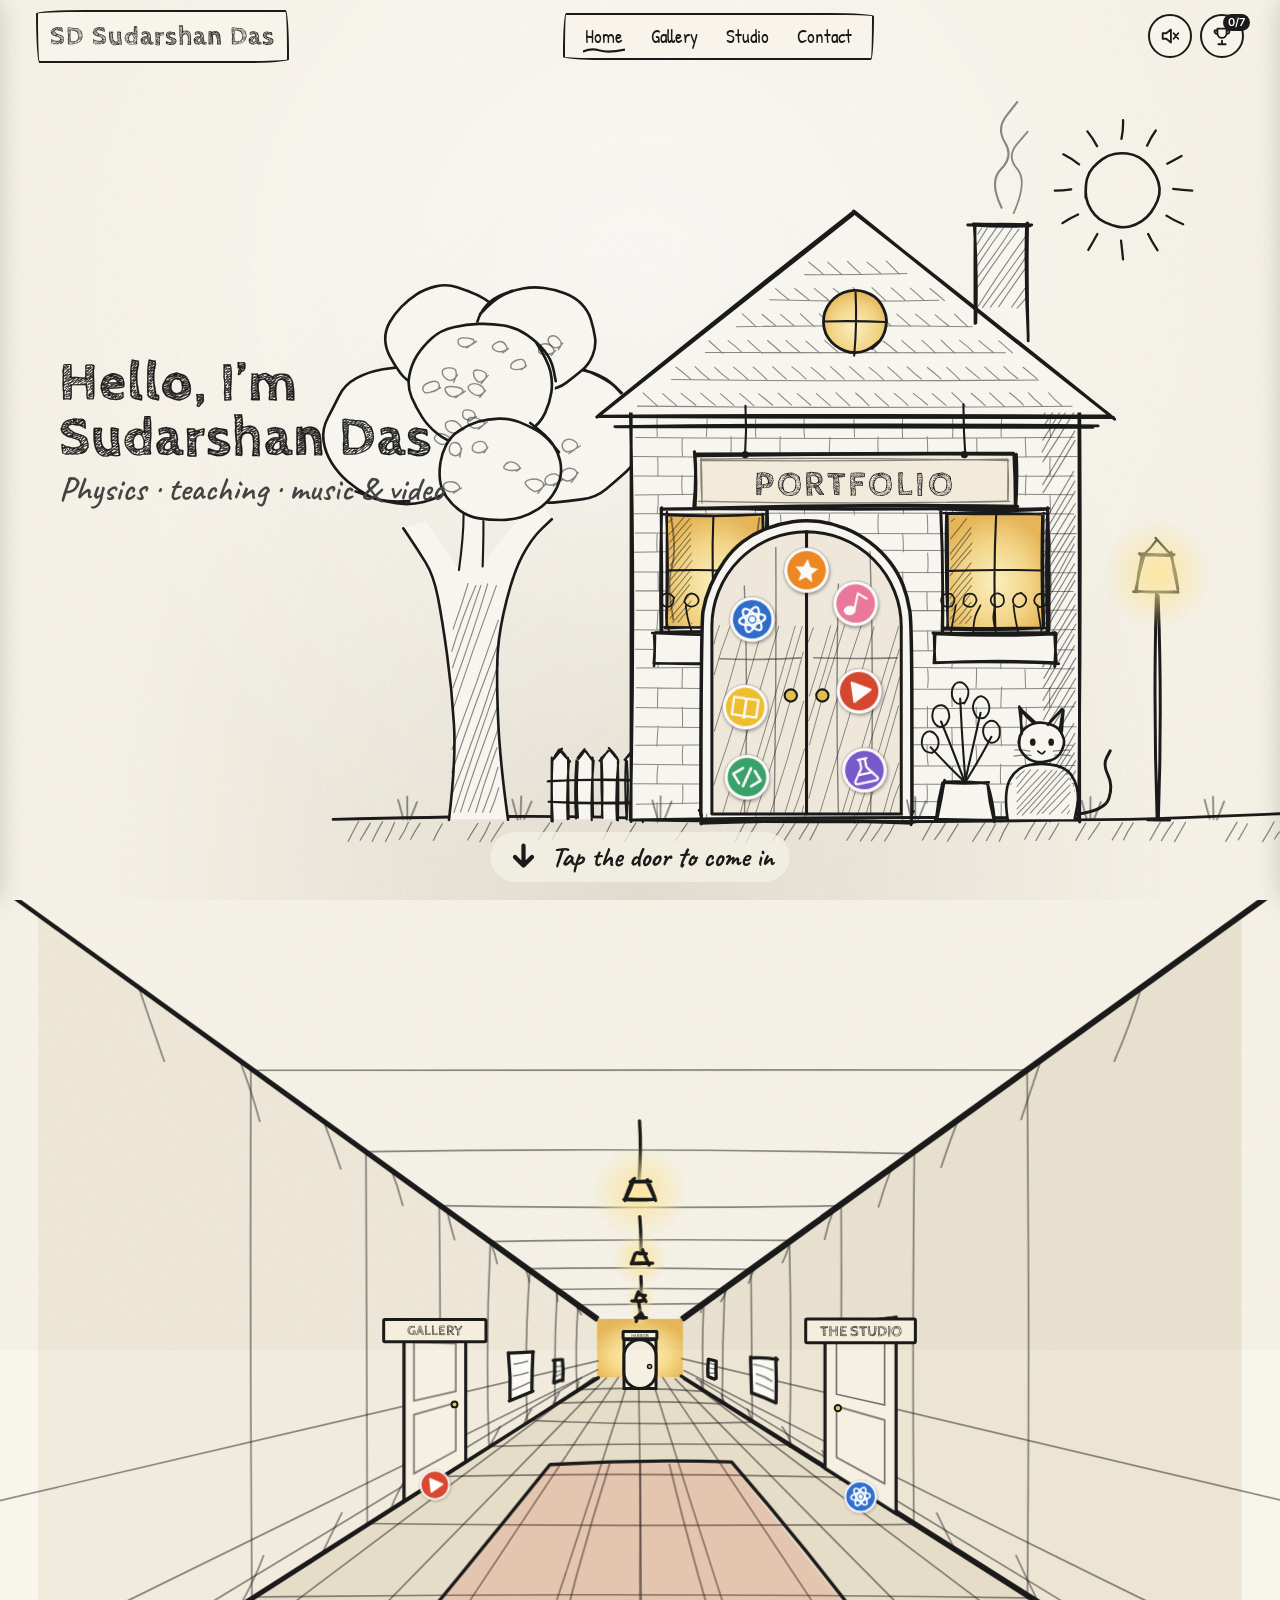
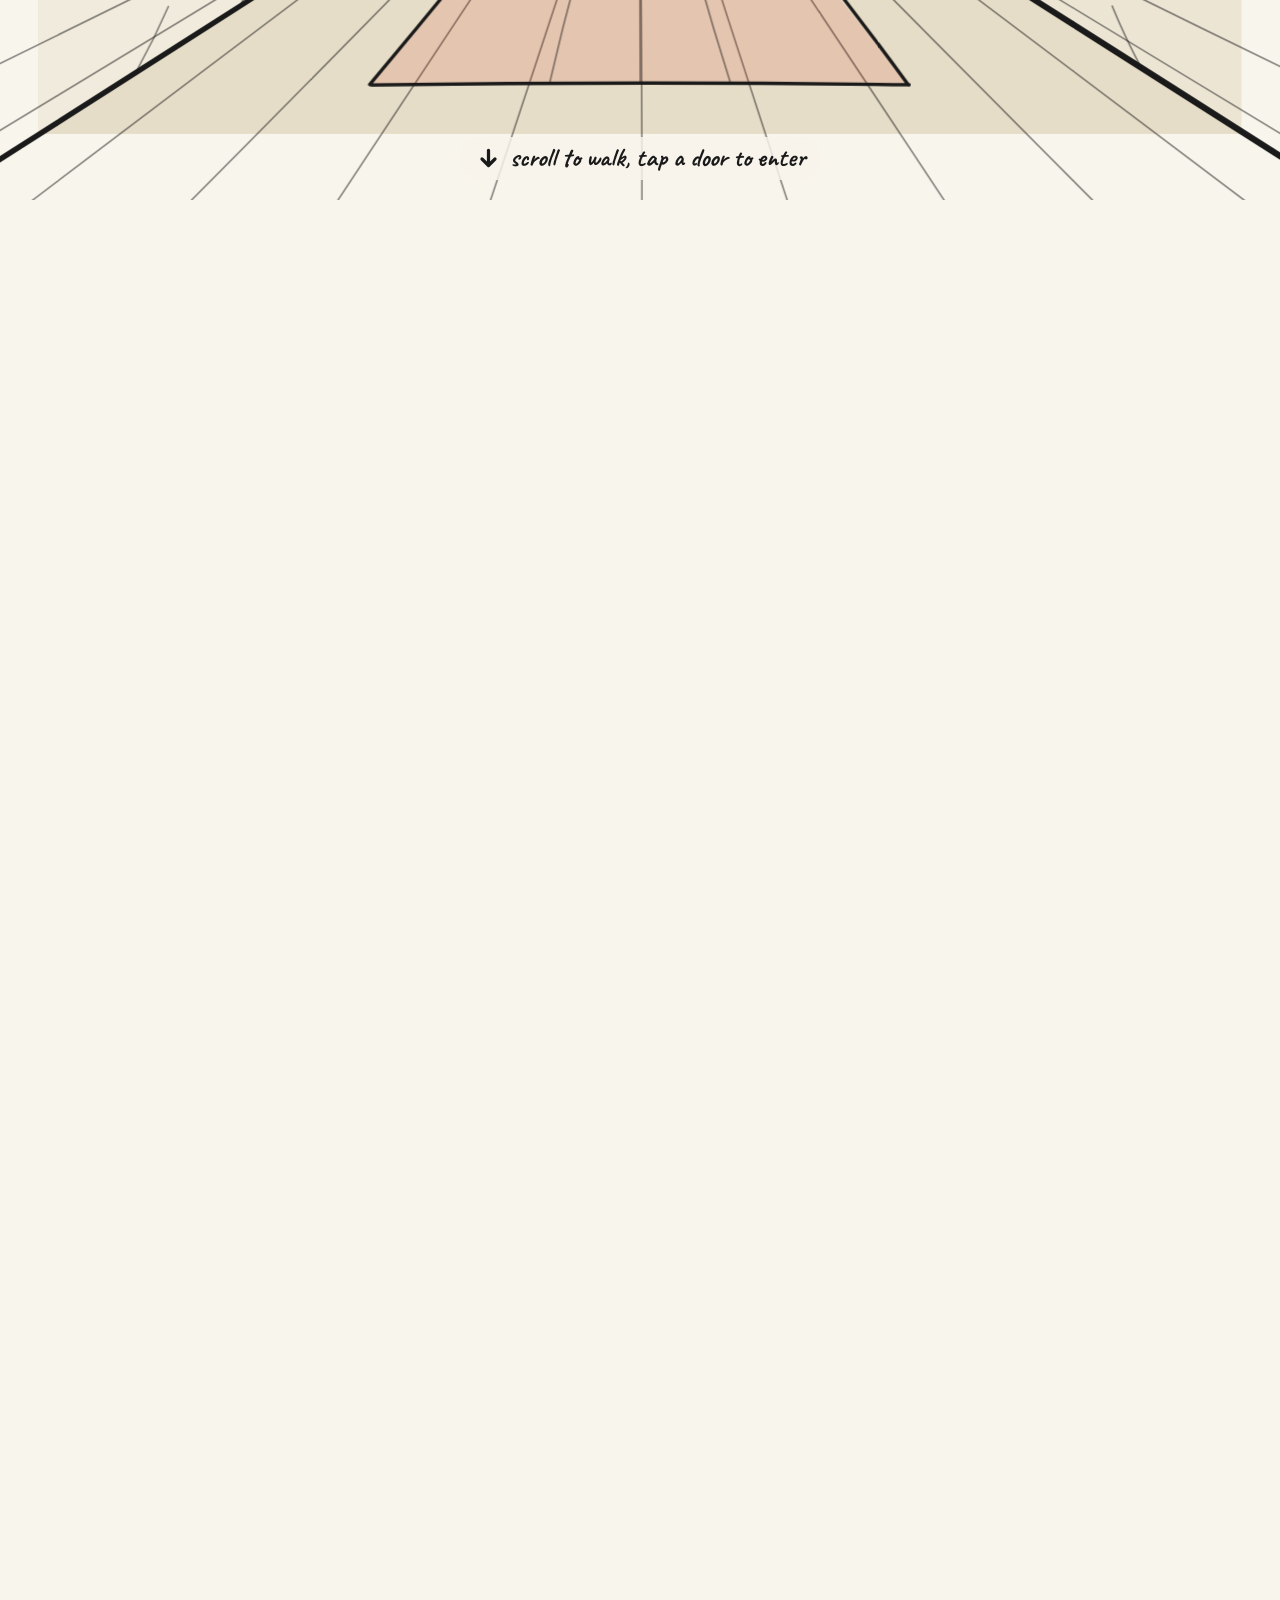
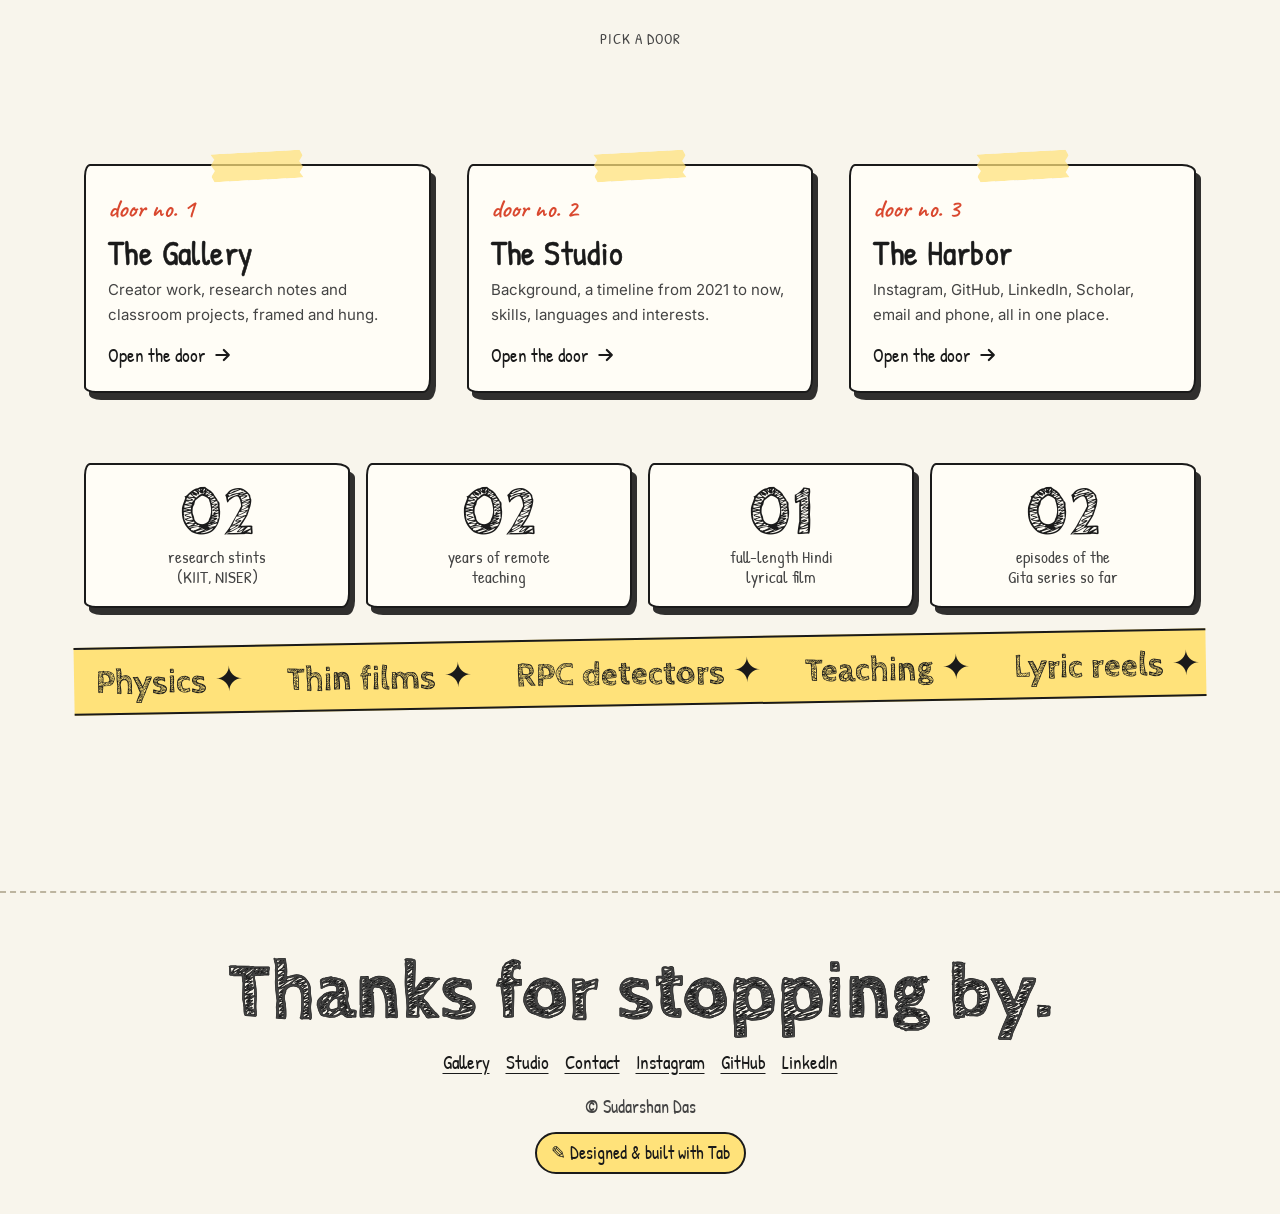
==== index.html @ 0d075c1b "Fix GitHub Pages site layout Co-authored-by: Copilot <223556219+Copilot@users.noreply.github.com>" ====
<!doctype html>
<html lang="en"><head><meta charset="utf-8"><meta name="viewport" content="width=device-width,initial-scale=1,viewport-fit=cover">
<title>Sudarshan Das | Physics, teaching & creator work</title><meta name="description" content="Sudarshan Das: Physics student and teacher-in-training at the Central University of Kerala, researcher in thin films and radiation detectors, creator of lyric reels, a Bhagavad Gita video series and his own songs."><meta name="theme-color" content="#f8f5ec">
<meta property="og:title" content="Sudarshan Das | Physics, teaching & creator work"><meta property="og:description" content="Sudarshan Das: Physics student and teacher-in-training at the Central University of Kerala, researcher in thin films and radiation detectors, creator of lyric reels, a Bhagavad Gita video series and his own songs."><meta property="og:type" content="website">
<link rel="icon" href="data:image/svg+xml,%3Csvg xmlns='http://www.w3.org/2000/svg' viewBox='0 0 64 64'%3E%3Crect width='64' height='64' rx='14' fill='%23f8f5ec'/%3E%3Ctext x='32' y='43' font-size='30' font-weight='700' text-anchor='middle' font-family='Georgia' fill='%231a1a1a'%3ESD%3C/text%3E%3C/svg%3E">
<link rel="preload" href="assets/fonts/cabin.woff2" as="font" type="font/woff2" crossorigin>
<link rel="stylesheet" href="styles.css"><noscript><style>.pre,.wipe{display:none}.rv,.words span.w>i{opacity:1;transform:none}svg .draw{stroke-dashoffset:0}svg .fillin{opacity:1}.fly{height:auto}.fly-stick{height:auto;position:static}</style></noscript>
</head><body data-page="home">
<a class="skip" href="#main">Skip to content</a>
<svg width=0 height=0 style=position:absolute aria-hidden=true><defs><filter id="shd" x="-30%" y="-30%" width="160%" height="160%"><feDropShadow dx="1" dy="2" stdDeviation="1.6" flood-opacity=".3"/></filter><radialGradient id="glow" cx="50%" cy="60%" r="60%"><stop offset="0" stop-color="#fff4c4"/><stop offset=".6" stop-color="#f6d98a"/><stop offset="1" stop-color="#e9b95a"/></radialGradient><radialGradient id="lamp" cx="50%" cy="50%" r="50%"><stop offset="0" stop-color="#ffe9a0" stop-opacity=".95"/><stop offset="1" stop-color="#ffe9a0" stop-opacity="0"/></radialGradient></defs></svg><div class="progress"></div><div class="cur"></div><div class="cur-dot"></div>
<div class="wipe" id="wipe" aria-hidden="true"><i></i><i></i><i></i><i></i><i></i></div>
<div class="pre" id="pre" aria-hidden="true"><div class="pre-half l"></div><div class="pre-half r"></div><div class="pre-core">
<svg viewBox="0 0 220 90" class="sk-pre"><path class="draw" pathLength="1" d="M10.1 60.3Q40.4 20.5 55.3 43.5Q70.3 66.5 84.9 42.2Q99.4 18.0 115.0 41.1Q130.5 64.2 145.5 42.9Q160.5 21.5 185.2 39.6L210.0 57.7" stroke-width="5" fill="none"/></svg>
<div class="pre-num">00</div><div class="pre-sub">sketching Sudarshan's world&hellip;</div><div class="pre-bar"><i></i></div></div></div><header class="top"><a class="logo" href="index.html" aria-label="Sudarshan Das, home"><b>SD</b><span>Sudarshan Das</span></a>
<nav class="nav" aria-label="Main"><a href="index.html" aria-current="page">Home</a><a href="gallery.html">Gallery</a><a href="about.html">Studio</a><a href="contact.html">Contact</a></nav>
<div class="tools"><button class="tool" id="sound" aria-pressed="false" aria-label="Sound off" title="Sound"><svg viewBox="0 0 24 24"><path d="M4 9v6h4l5 4V5L8 9z"/><path class="wave" d="M16.5 8.5a5 5 0 010 7M19 6a8.5 8.5 0 010 12"/><path class="mute" d="M16 9l5 6M21 9l-5 6"/></svg></button>
<button class="tool" id="ach" aria-expanded="false" aria-label="Stamps collected" title="Stamps"><svg viewBox="0 0 24 24"><path d="M8 21h8M12 17v4M7 4h10v5a5 5 0 01-10 0zM7 6H4a3 3 0 003 4M17 6h3a3 3 0 01-3 4"/></svg><span class="cnt" id="cnt">0/7</span></button></div></header>
<div class="toast" id="toast" role="status" aria-live="polite"><div class="box"><svg viewBox="0 0 24 24"><path d="M5 13l4 4L19 7" fill="none"/></svg></div><div><b>Stamp collected</b><span></span></div></div>
<aside class="panel" id="panel" aria-label="Stamps"><h3>Stamps <button class="x" aria-label="Close">&times;</button></h3><ul></ul></aside>

<main id="main">
<h1 class="sr">Sudarshan Das: Physics student, teacher-in-training and creator</h1>
<section class="stage sk" id="stage" data-auto aria-label="A sketched house. Click the front door to come in.">
<div class="clouds" aria-hidden="true"><svg viewBox="0 0 164 90"><path d="M20 74Q4 74 8 58Q12 44 30 48Q34 24 58 28Q74 8 96 26Q120 14 130 38Q154 36 154 58Q158 74 136 74Z"/></svg><svg viewBox="0 0 164 90"><path d="M20 74Q4 74 8 58Q12 44 30 48Q34 24 58 28Q74 8 96 26Q120 14 130 38Q154 36 154 58Q158 74 136 74Z"/></svg><svg viewBox="0 0 164 90"><path d="M20 74Q4 74 8 58Q12 44 30 48Q34 24 58 28Q74 8 96 26Q120 14 130 38Q154 36 154 58Q158 74 136 74Z"/></svg></div>
<div class="stage-title"><h2 class="hero-h">Hello, I&rsquo;m<br>Sudarshan Das</h2><p>Physics &middot; teaching &middot; music &amp; video</p></div>
<div class="house" id="house"><svg viewBox="-420 40 1460 920" preserveAspectRatio="xMidYMax meet" role="img" aria-label="Pencil sketch of a house with a PORTFOLIO sign, a double door covered in stickers, a tree, a lamp post and a cat"><defs><filter id="shd" x="-30%" y="-30%" width="160%" height="160%"><feDropShadow dx="1" dy="2" stdDeviation="1.6" flood-opacity=".3"/></filter><radialGradient id="glow" cx="50%" cy="60%" r="60%"><stop offset="0" stop-color="#fff4c4"/><stop offset=".6" stop-color="#f6d98a"/><stop offset="1" stop-color="#e9b95a"/></radialGradient><radialGradient id="lamp" cx="50%" cy="50%" r="50%"><stop offset="0" stop-color="#ffe9a0" stop-opacity=".95"/><stop offset="1" stop-color="#ffe9a0" stop-opacity="0"/></radialGradient></defs><path class="draw" pathLength="1" d="M-40.1 868.1Q200.8 861.9 310.4 867.0Q420.0 872.2 519.7 868.1Q619.4 864.0 719.8 867.3Q820.2 870.5 929.8 866.1L1039.3 861.6" stroke-width="3.2" fill="none" style="--d:0.00s" />
<path class="draw soft" pathLength="1" d="M-22.8 893.1Q-16.8 881.0 -10.9 870.2M-9.2 891.9Q-3.4 882.4 2.4 872.3M4.5 893.3Q9.9 881.3 16.4 870.6M19.7 893.3Q25.8 882.4 30.0 871.6M35.5 890.8Q41.9 881.5 45.8 871.4M48.4 890.7Q52.9 882.0 59.1 872.6M74.4 892.1Q78.7 882.5 84.5 873.2M113.4 891.6Q118.6 882.2 125.1 872.5M127.4 893.5Q134.3 882.9 139.1 871.3M140.1 893.3Q147.0 881.8 154.2 871.5M193.9 890.9Q200.6 881.3 206.7 872.3M210.0 890.3Q215.6 880.7 220.8 872.1M267.1 892.1Q272.3 882.2 277.6 871.6M292.6 892.8Q298.6 882.8 305.3 872.1M349.8 892.4Q357.4 882.3 363.9 872.6M418.6 893.2Q423.8 882.4 430.1 871.0M431.2 893.5Q436.6 882.7 443.5 872.1M460.9 892.1Q468.1 883.3 474.2 873.0M474.6 891.7Q480.4 882.6 487.1 872.4M491.7 890.4Q496.6 882.1 502.5 872.9M503.8 891.4Q509.2 881.6 513.9 871.9M546.0 891.9Q551.9 881.7 559.0 871.9M561.2 892.8Q569.0 882.1 574.6 870.7M574.0 892.4Q581.9 882.1 587.6 871.9M588.9 892.8Q596.0 883.3 600.6 872.3M632.0 891.8Q638.5 880.8 643.4 871.2M645.9 891.0Q653.2 881.8 658.7 872.0M660.7 892.8Q667.2 883.0 672.9 873.2M689.3 893.3Q696.6 881.9 703.6 871.4M705.2 892.2Q710.6 882.8 715.6 873.4M719.8 892.9Q724.1 882.4 730.4 872.1M748.9 890.7Q753.9 880.4 760.5 870.8M761.7 892.2Q767.1 881.6 773.7 871.8M776.6 891.1Q782.5 881.8 787.7 872.4M807.1 892.0Q812.1 882.9 818.5 872.3M821.5 890.7Q828.8 880.5 834.6 871.5M848.7 891.5Q854.6 882.0 860.4 871.8M861.6 891.4Q866.3 881.3 872.7 872.1M891.7 891.8Q897.6 881.4 903.5 871.2M904.8 892.3Q910.9 881.2 918.5 871.2M919.7 893.4Q926.2 882.4 932.3 871.3M978.1 893.2Q985.1 881.5 991.0 871.2M992.4 891.4Q998.1 882.0 1002.9 873.1M1020.1 893.4Q1027.0 882.5 1033.3 870.8M1033.7 890.4Q1036.5 886.4 1039.2 882.4" stroke-width="1.4" fill="none" style="--d:0.20s" />
<path class="fillin " d="M92 868C100 800 96 720 84 640C74 590 56 560 40 536L66 528C80 548 92 566 104 584C112 520 100 470 90 430L124 432C128 480 132 520 130 580C150 550 170 524 196 504L210 526C186 548 166 586 150 650C146 700 150 800 160 868Z" fill="#fbfaf5" style="--d:0.10s;--o:1" />
<path class="draw" pathLength="1" d="M92.1 868.6Q100.2 800.4 97.8 760.2Q95.5 720.1 89.9 679.8Q84.3 639.5 79.4 614.5Q74.5 589.6 65.2 574.6Q56.0 559.6 48.0 547.9L40.0 536.1" stroke-width="3" fill="none" style="--d:0.20s" />
<path class="draw" pathLength="1" d="M159.5 868.5Q149.9 800.0 148.0 749.9Q146.1 699.8 147.9 675.0Q149.7 650.2 157.9 618.0Q166.1 585.7 176.2 566.7Q186.3 547.8 197.8 536.7L209.4 525.7" stroke-width="3" fill="none" style="--d:0.25s" />
<path class="draw" pathLength="1" d="M103.5 583.6Q112.3 519.9 106.4 495.1Q100.5 470.3 95.0 450.4L89.5 430.6" stroke-width="2.4" fill="none" style="--d:0.30s" />
<path class="draw" pathLength="1" d="M130.5 579.5Q132.5 519.9 130.2 500.2Q128.0 480.6 125.8 456.3L123.7 432.0" stroke-width="2.4" fill="none" style="--d:0.30s" />
<path class="draw soft" pathLength="1" d="M96.8 651.0Q106.1 625.0 114.0 598.8M95.3 676.5Q106.9 638.2 122.9 601.3M96.0 695.4Q112.5 648.5 128.5 601.1M96.7 717.9Q118.5 659.0 136.3 599.5M96.7 742.5Q120.1 672.1 146.2 601.4M95.4 788.5Q123.4 714.1 148.4 640.8M95.4 814.4Q120.3 739.6 148.6 666.8M96.5 836.9Q125.8 763.3 148.6 690.0M97.8 860.4Q121.6 786.7 147.4 713.8M105.3 859.5Q124.8 798.3 148.7 735.8M114.1 859.2Q133.3 809.8 148.9 762.2M122.6 860.0Q133.0 823.6 146.9 786.3M130.5 860.0Q141.1 834.5 148.0 808.5M138.9 860.2Q144.9 846.5 148.8 832.1" stroke-width="1.3" fill="none" style="--d:0.50s" />
<g class="canopy">
<path class="fillin " d="M-18.5 370.0Q9.1 356.2 25.1 353.5Q41.1 350.9 56.3 354.1Q71.4 357.4 85.6 363.8Q99.8 370.3 109.5 381.0Q119.3 391.6 125.5 404.0Q131.7 416.3 131.3 430.4Q130.9 444.5 124.5 456.7Q118.1 468.8 108.1 479.5Q98.2 490.2 84.6 497.1Q70.9 504.1 55.0 506.3Q39.1 508.4 23.5 506.1Q8.0 503.7 -6.2 497.1Q-20.3 490.4 -31.2 480.0Q-42.1 469.6 -47.6 456.4Q-53.1 443.1 -51.3 429.7Q-49.6 416.3 -44.7 403.2Q-39.9 390.2 -29.2 379.9L-18.4 369.7" fill="#fbfaf5" style="--d:0.30s;--o:1" />
<path class="draw" pathLength="1" d="M46.9 505.0Q15.3 507.2 1.2 499.5Q-12.8 491.8 -23.4 482.7Q-33.9 473.6 -41.6 461.5Q-49.2 449.4 -51.0 436.2Q-52.8 423.0 -46.3 410.5Q-39.8 398.1 -33.4 385.2Q-27.1 372.2 -13.4 364.8Q0.3 357.3 16.9 354.6Q33.6 351.9 49.3 352.3Q65.0 352.8 79.6 359.1Q94.3 365.5 106.0 374.9Q117.6 384.4 123.5 397.6Q129.3 410.8 130.1 423.7Q130.8 436.6 126.7 450.3Q122.6 463.9 113.8 474.5Q104.9 485.0 91.6 493.7Q78.2 502.3 63.0 506.1Q47.8 509.8 31.8 507.5Q15.7 505.1 0.6 499.5L-14.5 493.9" stroke-width="3" fill="none" style="--d:0.35s" />
<path class="fillin " d="M310.5 425.8Q305.4 452.0 298.5 463.7Q291.5 475.5 280.5 484.8Q269.4 494.2 255.0 500.0Q240.6 505.7 225.1 506.0Q209.5 506.2 193.9 502.6Q178.4 499.0 166.8 490.5Q155.2 482.0 146.5 471.2Q137.7 460.3 133.3 447.2Q128.9 434.0 131.4 421.0Q134.0 407.9 141.4 396.2Q148.9 384.5 159.7 375.1Q170.5 365.7 184.7 359.8Q198.9 353.9 214.6 353.7Q230.3 353.5 246.0 357.1Q261.7 360.8 274.3 368.6Q286.8 376.3 294.9 388.1Q303.0 399.9 306.3 412.8L309.5 425.8" fill="#fbfaf5" style="--d:0.42s;--o:1" />
<path class="draw" pathLength="1" d="M242.1 353.3Q271.7 365.2 281.8 374.8Q291.9 384.5 300.4 396.4Q308.8 408.2 310.5 421.4Q312.1 434.5 308.8 447.9Q305.5 461.3 294.2 471.5Q282.8 481.7 271.5 491.2Q260.2 500.7 245.0 502.8Q229.7 505.0 213.4 506.5Q197.1 508.1 183.4 501.2Q169.6 494.4 159.3 485.1Q148.9 475.8 140.0 463.6Q131.1 451.4 129.0 438.5Q126.9 425.6 132.7 412.9Q138.5 400.1 147.2 388.5Q155.9 377.0 168.2 370.4Q180.5 363.9 195.3 357.1Q210.1 350.3 226.2 352.0Q242.3 353.7 256.9 358.9Q271.5 364.2 281.7 374.3L291.9 384.4" stroke-width="3" fill="none" style="--d:0.47s" />
<path class="fillin " d="M36.7 359.1Q25.2 341.0 22.2 331.1Q19.1 321.2 22.0 311.0Q25.0 300.9 30.2 291.8Q35.4 282.6 44.7 275.7Q53.9 268.7 65.5 265.2Q77.1 261.7 89.1 260.9Q101.1 260.1 112.9 263.9Q124.6 267.6 133.9 274.4Q143.1 281.1 149.0 290.0Q154.9 298.9 158.3 309.0Q161.7 319.1 159.4 329.4Q157.1 339.8 150.4 348.5Q143.6 357.2 135.0 364.1Q126.3 371.1 114.9 375.1Q103.6 379.2 91.2 378.9Q78.9 378.7 67.7 375.5Q56.6 372.3 46.6 365.9L36.6 359.6" fill="#fbfaf5" style="--d:0.54s;--o:1" />
<path class="draw" pathLength="1" d="M113.6 265.2Q135.3 273.5 142.1 282.6Q149.0 291.7 152.5 300.5Q156.1 309.4 156.8 320.1Q157.5 330.7 154.8 340.4Q152.2 350.0 143.5 357.5Q134.8 365.0 124.7 371.3Q114.7 377.7 103.0 379.7Q91.2 381.6 78.8 378.8Q66.3 376.0 54.7 372.0Q43.1 368.0 36.4 358.6Q29.7 349.3 24.7 339.8Q19.6 330.4 19.4 320.4Q19.2 310.5 24.5 301.0Q29.9 291.6 37.8 283.5Q45.7 275.5 55.1 269.3Q64.4 263.1 77.0 260.1Q89.6 257.1 101.3 261.0Q113.1 264.8 123.4 269.5Q133.7 274.2 143.1 281.6L152.5 289.0" stroke-width="3" fill="none" style="--d:0.59s" />
<path class="fillin " d="M152.7 268.5Q176.2 262.3 188.1 261.7Q200.1 261.1 211.9 263.8Q223.7 266.6 232.8 273.4Q241.9 280.3 248.2 289.3Q254.5 298.3 256.7 308.3Q259.0 318.4 257.5 328.5Q256.0 338.5 250.5 347.8Q245.1 357.0 235.8 363.7Q226.4 370.3 215.6 374.3Q204.8 378.4 192.4 378.6Q180.1 378.8 168.5 375.8Q157.0 372.9 147.2 366.6Q137.3 360.4 130.7 351.6Q124.0 342.9 122.2 332.2Q120.4 321.5 121.4 311.3Q122.3 301.1 128.2 291.9Q134.1 282.7 143.6 275.9L153.0 269.0" fill="#fbfaf5" style="--d:0.66s;--o:1" />
<path class="draw" pathLength="1" d="M127.7 291.6Q143.2 275.3 153.9 270.1Q164.5 264.8 176.4 262.6Q188.3 260.3 200.5 262.0Q212.7 263.6 224.0 267.9Q235.4 272.1 243.1 279.9Q250.8 287.7 254.0 297.9Q257.2 308.1 258.7 318.4Q260.2 328.7 255.8 339.1Q251.4 349.6 243.1 356.4Q234.9 363.3 225.7 370.2Q216.6 377.2 204.0 377.5Q191.3 377.8 180.0 376.3Q168.7 374.8 157.5 371.3Q146.3 367.7 138.7 359.3Q131.0 350.9 126.7 341.5Q122.4 332.1 122.0 321.4Q121.6 310.7 124.5 300.5Q127.4 290.3 134.7 281.9Q142.1 273.6 153.2 269.3L164.3 265.0" stroke-width="3" fill="none" style="--d:0.71s" />
<path class="fillin " d="M134.9 443.1Q106.1 440.0 93.1 434.2Q80.2 428.3 70.3 419.4Q60.4 410.6 53.7 399.7Q47.0 388.7 46.7 376.2Q46.4 363.7 50.9 351.5Q55.4 339.4 63.9 329.6Q72.4 319.9 84.7 313.2Q97.1 306.5 111.2 303.4Q125.3 300.3 140.3 301.3Q155.3 302.4 167.8 308.6Q180.2 314.7 190.8 323.5Q201.3 332.3 206.1 344.0Q210.8 355.8 212.5 368.4Q214.2 380.9 209.6 392.5Q204.9 404.1 196.8 415.0Q188.7 425.8 176.3 432.2Q163.9 438.5 149.1 440.9L134.4 443.3" fill="#fbfaf5" style="--d:0.78s;--o:1" />
<path class="draw" pathLength="1" d="M191.7 324.4Q205.0 345.0 207.8 357.1Q210.6 369.2 208.9 380.9Q207.2 392.6 201.8 404.4Q196.3 416.1 185.6 423.9Q174.9 431.7 161.1 435.7Q147.2 439.8 132.9 441.9Q118.6 444.0 104.0 440.5Q89.5 436.9 78.7 428.0Q67.8 419.1 61.3 408.9Q54.8 398.7 49.6 386.8Q44.5 374.8 46.8 362.2Q49.1 349.6 55.6 339.0Q62.2 328.4 72.5 319.2Q82.7 309.9 97.4 306.7Q112.0 303.4 126.3 302.9Q140.5 302.4 154.7 304.8Q168.8 307.3 180.5 315.1Q192.2 322.9 200.6 333.1Q209.0 343.2 211.5 355.7L213.9 368.2" stroke-width="3" fill="none" style="--d:0.83s" />
<path class="fillin " d="M88.8 440.6Q105.3 425.3 115.6 419.9Q125.9 414.6 137.8 412.5Q149.6 410.4 161.4 412.0Q173.2 413.7 184.1 419.0Q194.9 424.3 202.6 432.1Q210.3 439.8 214.8 449.7Q219.2 459.7 219.2 470.0Q219.1 480.4 215.5 490.2Q211.9 500.0 203.7 507.6Q195.4 515.3 185.3 521.0Q175.2 526.7 162.6 528.6Q150.0 530.5 138.0 528.5Q126.1 526.4 114.9 521.6Q103.8 516.7 96.8 508.3Q89.8 499.8 85.7 490.2Q81.7 480.5 81.3 470.3Q80.8 460.2 84.6 450.2L88.4 440.2" fill="#fbfaf5" style="--d:0.90s;--o:1" />
<path class="draw" pathLength="1" d="M184.8 415.9Q204.0 430.3 210.4 439.8Q216.7 449.3 218.9 459.2Q221.1 469.2 218.8 479.2Q216.4 489.2 210.3 498.1Q204.2 507.1 194.6 513.5Q185.0 519.9 174.0 523.3Q163.1 526.6 150.8 526.5Q138.5 526.5 126.5 524.7Q114.6 523.0 105.1 516.2Q95.7 509.4 89.4 500.3Q83.1 491.1 81.9 481.3Q80.7 471.6 82.4 460.8Q84.2 450.1 89.1 440.7Q93.9 431.3 103.8 424.7Q113.6 418.1 125.0 414.6Q136.3 411.1 149.1 410.9Q161.9 410.6 172.5 414.9Q183.2 419.1 192.6 424.7Q201.9 430.3 209.7 439.8L217.5 449.2" stroke-width="3" fill="none" style="--d:0.95s" />
<path class="draw soft" pathLength="1" d="M95.1 433.8Q87.6 443.1 81.1 439.4Q74.7 435.7 75.6 432.6Q76.5 429.5 79.7 428.3Q82.9 427.1 89.1 430.1Q95.2 433.1 91.5 438.2L87.9 443.3" stroke-width="1.6" fill="none" style="--d:0.90s" />
<path class="draw soft" pathLength="1" d="M202.3 485.8Q193.4 495.8 188.6 493.6Q183.8 491.4 180.3 486.9Q176.7 482.4 184.3 480.5Q191.9 478.6 197.2 482.1Q202.4 485.5 197.9 490.8L193.5 496.1" stroke-width="1.6" fill="none" style="--d:0.93s" />
<path class="draw soft" pathLength="1" d="M123.5 322.8Q112.9 330.4 107.8 329.0Q102.8 327.6 102.4 323.2Q101.9 318.9 108.4 318.8Q114.9 318.7 119.0 320.4Q123.2 322.2 117.8 326.2L112.4 330.3" stroke-width="1.6" fill="none" style="--d:0.96s" />
<path class="draw soft" pathLength="1" d="M82.7 375.6Q75.3 380.2 69.1 381.3Q62.9 382.5 62.2 377.4Q61.6 372.4 70.3 369.4Q79.0 366.5 80.6 371.3Q82.2 376.1 78.4 378.0L74.6 380.0" stroke-width="1.6" fill="none" style="--d:0.99s" />
<path class="draw soft" pathLength="1" d="M110.7 379.5Q99.7 387.4 94.8 385.6Q90.0 383.9 88.0 379.3Q86.0 374.8 93.0 374.3Q100.0 373.9 105.4 376.3Q110.8 378.8 105.4 382.9L99.9 387.1" stroke-width="1.6" fill="none" style="--d:1.02s" />
<path class="draw soft" pathLength="1" d="M123.4 408.6Q115.2 413.5 111.3 411.7Q107.3 409.9 107.7 405.1Q108.0 400.3 113.8 401.0Q119.7 401.7 121.4 405.1Q123.1 408.6 119.3 411.2L115.4 413.9" stroke-width="1.6" fill="none" style="--d:1.05s" />
<path class="draw soft" pathLength="1" d="M109.3 423.1Q98.5 428.8 93.8 426.6Q89.1 424.3 88.1 419.4Q87.2 414.4 93.4 413.5Q99.5 412.5 104.5 418.1Q109.5 423.6 103.9 426.1L98.4 428.7" stroke-width="1.6" fill="none" style="--d:1.08s" />
<path class="draw soft" pathLength="1" d="M241.7 442.2Q229.3 450.6 225.1 448.2Q220.9 445.7 221.3 441.3Q221.6 436.9 226.4 434.9Q231.1 433.0 236.5 437.4Q241.9 441.8 235.4 446.2L229.0 450.7" stroke-width="1.6" fill="none" style="--d:1.11s" />
<path class="draw soft" pathLength="1" d="M101.9 361.1Q96.6 369.3 91.0 366.6Q85.4 363.9 84.5 358.7Q83.7 353.6 91.3 353.1Q98.9 352.6 100.1 356.7Q101.2 360.7 99.3 365.1L97.3 369.5" stroke-width="1.6" fill="none" style="--d:1.14s" />
<path class="draw soft" pathLength="1" d="M221.9 324.9Q216.3 332.6 210.9 329.2Q205.5 325.7 205.2 321.9Q205.0 318.0 209.2 316.7Q213.5 315.4 217.6 320.3Q221.7 325.2 219.2 328.8L216.7 332.4" stroke-width="1.6" fill="none" style="--d:1.17s" />
<path class="draw soft" pathLength="1" d="M106.1 490.1Q97.6 495.4 92.2 494.1Q86.8 492.8 86.0 488.3Q85.3 483.9 92.1 483.1Q98.8 482.3 102.6 486.3Q106.5 490.3 101.8 493.1L97.1 496.0" stroke-width="1.6" fill="none" style="--d:1.20s" />
<path class="draw soft" pathLength="1" d="M136.5 444.2Q131.3 450.5 124.6 449.8Q117.8 449.0 118.8 443.8Q119.7 438.6 125.6 437.2Q131.4 435.8 134.1 439.9Q136.8 443.9 134.4 446.8L132.1 449.8" stroke-width="1.6" fill="none" style="--d:1.23s" />
<path class="draw soft" pathLength="1" d="M133.9 378.8Q127.5 387.0 121.2 383.4Q114.9 379.9 114.1 376.2Q113.4 372.6 118.9 371.3Q124.5 370.0 129.5 374.1Q134.6 378.2 130.9 382.3L127.3 386.5" stroke-width="1.6" fill="none" style="--d:1.26s" />
<path class="draw soft" pathLength="1" d="M180.5 350.9Q175.2 355.2 168.5 355.0Q161.9 354.8 162.6 350.6Q163.3 346.4 169.9 344.1Q176.6 341.8 178.6 346.2Q180.7 350.7 177.7 352.9L174.7 355.0" stroke-width="1.6" fill="none" style="--d:1.29s" />
<path class="draw soft" pathLength="1" d="M160.1 331.1Q152.9 335.6 148.2 334.5Q143.5 333.5 141.9 330.4Q140.2 327.4 146.5 324.2Q152.8 321.1 156.4 326.4Q160.1 331.7 156.7 333.7L153.4 335.8" stroke-width="1.6" fill="none" style="--d:1.32s" />
<path class="draw soft" pathLength="1" d="M173.9 467.4Q169.5 470.8 161.2 469.9Q152.8 468.9 155.2 464.9Q157.6 460.8 162.0 460.3Q166.4 459.8 170.5 463.6Q174.7 467.4 171.9 469.1L169.1 470.8" stroke-width="1.6" fill="none" style="--d:1.35s" />
<path class="draw soft" pathLength="1" d="M221.8 480.6Q211.4 487.4 206.5 486.8Q201.6 486.2 201.6 481.6Q201.7 477.0 207.6 474.7Q213.6 472.5 217.6 476.5Q221.5 480.6 216.4 484.2L211.3 487.8" stroke-width="1.6" fill="none" style="--d:1.38s" />
<path class="draw soft" pathLength="1" d="M106.7 445.0Q104.5 454.4 98.2 453.0Q92.0 451.7 92.5 445.2Q93.1 438.7 97.8 438.3Q102.5 437.8 104.6 441.5Q106.7 445.1 105.5 450.0L104.3 454.9" stroke-width="1.6" fill="none" style="--d:1.41s" />
<path class="draw soft" pathLength="1" d="M136.9 361.6Q128.8 371.1 125.1 368.7Q121.4 366.3 120.2 360.6Q118.9 355.0 125.3 355.6Q131.8 356.2 134.0 359.2Q136.2 362.3 132.4 366.8L128.6 371.3" stroke-width="1.6" fill="none" style="--d:1.44s" />
<path class="draw soft" pathLength="1" d="M239.6 472.3Q232.0 483.9 225.5 481.8Q219.0 479.6 219.4 475.5Q219.8 471.4 225.0 468.8Q230.3 466.1 235.3 469.2Q240.4 472.4 236.0 478.1L231.6 483.7" stroke-width="1.6" fill="none" style="--d:1.47s" />
<path class="draw soft" pathLength="1" d="M213.7 333.6Q208.9 338.2 201.1 337.9Q193.3 337.6 194.4 331.7Q195.5 325.7 201.2 325.6Q206.9 325.5 210.1 329.7Q213.4 333.8 211.1 336.4L208.8 338.9" stroke-width="1.6" fill="none" style="--d:1.50s" />
<path class="draw soft" pathLength="1" d="M135.8 414.8Q126.2 423.2 120.3 421.6Q114.3 420.0 113.6 414.8Q112.9 409.7 117.6 409.5Q122.2 409.3 128.7 412.3Q135.2 415.2 130.4 419.2L125.6 423.1" stroke-width="1.6" fill="none" style="--d:1.53s" />
</g>
<path class="fillin " d="M210 868V800L219 788L228 800V868Z" fill="#fbfaf5" style="--d:1.00s;--o:1" />
<path class="draw" pathLength="1" d="M210.5 870.3Q208.5 836.3 210.1 802.4M209.0 870.3Q209.3 833.9 209.3 797.4M211.6 799.2Q216.0 794.1 221.1 787.2M210.1 801.6Q212.7 795.1 217.6 788.4M219.2 788.2Q223.8 792.9 227.2 798.4M218.1 788.9Q224.1 795.9 230.3 802.1M229.1 800.5Q225.9 834.2 227.4 867.8M227.9 797.9Q228.2 832.7 228.6 867.6" stroke-width="2.4" fill="none" style="--d:1.00s" />
<path class="fillin " d="M238 868V800L247 788L256 800V868Z" fill="#fbfaf5" style="--d:1.00s;--o:1" />
<path class="draw" pathLength="1" d="M239.2 866.1Q236.9 834.0 239.1 802.0M237.0 866.9Q234.9 833.7 237.5 800.6M239.7 799.2Q243.5 795.2 245.8 791.2M238.7 798.0Q241.9 793.3 246.7 787.9M246.2 788.4Q251.0 794.1 256.1 801.2M248.2 790.1Q251.4 795.9 256.6 800.4M256.0 797.6Q255.6 831.5 256.5 865.4M257.2 801.3Q253.7 835.2 255.0 869.1" stroke-width="2.4" fill="none" style="--d:1.05s" />
<path class="fillin " d="M266 868V800L275 788L284 800V868Z" fill="#fbfaf5" style="--d:1.00s;--o:1" />
<path class="draw" pathLength="1" d="M266.5 865.2Q268.0 832.0 266.2 798.7M267.2 866.3Q265.7 832.0 265.8 797.8M265.2 801.4Q269.4 795.0 273.7 789.6M263.7 801.2Q268.3 795.2 273.8 790.3M274.5 786.6Q280.0 791.9 284.1 798.0M276.1 789.6Q279.8 794.3 284.9 800.0M285.3 801.4Q281.8 835.0 283.6 868.6M284.7 801.8Q285.9 835.6 284.8 869.4" stroke-width="2.4" fill="none" style="--d:1.10s" />
<path class="fillin " d="M294 868V800L303 788L312 800V868Z" fill="#fbfaf5" style="--d:1.00s;--o:1" />
<path class="draw" pathLength="1" d="M294.8 868.2Q292.1 834.0 294.0 799.8M295.0 867.1Q297.3 834.2 295.1 801.4M292.4 800.1Q299.3 794.3 305.1 786.9M293.2 799.2Q297.6 793.1 303.7 787.5M303.8 789.2Q307.4 794.7 311.4 799.2M301.8 787.2Q306.5 795.2 312.5 801.7M311.6 800.2Q309.0 833.4 311.5 866.7M311.9 798.6Q315.1 834.9 313.2 871.3" stroke-width="2.4" fill="none" style="--d:1.15s" />
<path class="draw" pathLength="1" d="M205.7 824.1Q259.8 822.2 313.9 824.3M204.6 824.9Q259.9 821.1 315.2 823.7" stroke-width="2.2" fill="none" style="--d:1.20s" />
<path class="draw" pathLength="1" d="M207.1 847.9Q262.1 850.4 317.0 847.5M205.6 847.9Q260.3 851.5 315.1 849.1" stroke-width="2.2" fill="none" style="--d:1.25s" />
<path class="fillin " d="M300 396H810V868H300Z" fill="#fbfaf5" style="--d:0.40s;--o:1" />
<path class="draw soft brick" pathLength="1" d="M302.0 410.0Q555.2 412.0 808.4 409.6M329.5 411.0Q329.1 421.2 329.7 431.4M386.7 410.0Q386.2 420.6 385.8 431.2M441.9 409.3Q441.6 420.7 442.0 432.1M497.3 410.7Q496.7 421.6 497.6 432.5M553.9 409.7Q554.3 420.8 554.7 432.0M609.7 409.2Q608.9 420.9 609.5 432.5M666.5 409.9Q667.3 421.3 666.5 432.7M722.7 409.4Q721.6 420.5 722.0 431.5M778.2 408.9Q777.1 420.3 778.3 431.8M305.1 432.5Q555.4 434.6 805.6 432.2M358.4 432.9Q357.4 443.7 358.6 454.5M413.8 431.2Q414.3 442.8 413.5 454.4M470.0 431.4Q469.5 442.6 469.6 453.7M526.7 432.2Q525.9 443.4 525.7 454.6M581.6 431.8Q580.9 442.4 582.0 453.1M637.6 431.5Q638.3 442.7 638.1 453.8M694.0 433.2Q694.4 443.4 694.2 453.7M749.4 431.9Q749.7 443.4 750.3 454.9M301.8 454.1Q555.2 456.7 808.5 454.0M330.1 454.1Q330.7 465.0 330.4 476.0M385.9 453.7Q384.5 465.0 385.4 476.2M441.6 454.8Q442.0 464.9 441.9 475.0M498.2 454.0Q497.7 464.6 498.2 475.2M553.2 453.8Q554.5 464.8 553.8 475.9M610.1 453.4Q610.9 464.4 610.8 475.4M665.9 453.5Q665.5 464.5 666.6 475.6M721.9 454.0Q722.0 465.0 721.7 476.1M778.0 454.3Q777.0 465.0 777.9 475.8M303.2 476.4Q554.2 477.9 805.2 476.4M358.2 475.4Q357.1 486.7 358.4 498.0M413.9 476.2Q414.4 487.0 413.6 497.7M470.7 474.8Q469.6 486.5 470.1 498.2M526.4 476.3Q525.8 487.1 526.1 497.8M581.4 476.4Q580.5 487.6 581.7 498.8M638.0 475.4Q637.7 487.0 638.2 498.7M693.4 475.9Q692.5 486.9 693.9 498.0M750.4 474.9Q749.6 486.5 749.7 498.2M304.2 498.1Q554.2 494.5 804.2 497.8M330.7 497.8Q331.1 508.8 329.5 519.8M386.0 498.1Q384.7 509.2 385.2 520.3M441.7 498.4Q442.1 509.3 441.5 520.2M498.2 498.5Q497.6 509.0 497.6 519.6M553.9 497.4Q553.8 509.0 554.5 520.5M609.5 498.8Q610.4 509.3 610.6 519.8M666.3 497.1Q666.2 508.3 666.5 519.6M722.8 498.6Q723.7 508.9 722.6 519.2M777.6 498.1Q778.1 508.7 778.3 519.4M303.5 519.5Q554.3 517.7 805.0 519.6M357.4 520.5Q358.1 531.1 358.0 541.8M414.3 520.1Q414.4 531.0 414.0 542.0M470.1 520.5Q471.5 531.0 470.6 541.6M526.2 520.1Q525.0 531.5 525.5 542.9M581.9 519.6Q580.8 531.2 582.1 542.9M637.6 520.4Q638.3 531.0 638.1 541.6M693.3 520.8Q693.5 531.4 693.2 541.9M750.7 520.3Q750.4 531.2 750.4 542.2M304.5 541.5Q556.0 542.5 807.5 542.1M329.6 542.1Q328.9 552.5 329.5 562.8M385.4 541.8Q384.9 553.2 385.6 564.6M442.5 541.9Q442.8 552.3 441.5 562.8M497.6 542.1Q497.3 553.1 497.5 564.0M553.8 543.0Q554.5 553.7 553.6 564.4M609.6 542.2Q610.7 552.6 610.3 563.0M666.3 543.0Q666.6 553.8 666.3 564.5M722.0 541.8Q723.2 552.3 722.0 562.8M777.4 542.3Q778.0 552.8 778.7 563.3M302.5 563.4Q554.6 558.8 806.7 563.2M358.6 564.5Q357.9 575.4 358.4 586.4M413.5 562.9Q413.6 574.6 413.2 586.3M470.2 565.1Q470.2 575.4 469.3 585.7M526.2 563.9Q526.2 574.8 525.5 585.8M581.8 563.9Q582.3 575.0 581.3 586.2M638.1 564.3Q639.0 575.7 638.1 587.1M694.3 564.4Q694.3 575.0 693.3 585.5M750.7 563.2Q749.6 575.0 749.8 586.8M302.7 585.8Q554.9 587.0 807.2 586.8M330.5 585.9Q330.9 596.9 330.7 607.9M385.3 586.6Q385.2 597.3 385.6 608.0M442.8 585.7Q443.1 597.2 441.8 608.7M497.7 585.5Q497.9 596.4 497.2 607.3M553.3 585.9Q552.9 597.0 553.6 608.1M609.7 585.4Q609.8 596.9 609.7 608.3M666.7 585.9Q667.6 596.8 666.2 607.7M722.1 586.6Q723.4 597.1 722.7 607.5M778.3 586.1Q779.4 597.1 778.6 608.1M305.1 607.4Q554.6 608.7 804.1 608.1M357.4 607.9Q357.7 619.2 358.4 630.5M414.8 607.3Q414.7 618.8 414.4 630.4M470.2 608.0Q471.0 618.5 470.0 629.1M526.5 607.5Q525.4 619.0 525.9 630.5M581.8 607.5Q582.9 619.2 581.8 630.8M637.4 607.9Q637.0 619.1 637.9 630.3M694.6 607.7Q694.0 619.1 693.2 630.5M750.4 607.7Q750.5 618.8 750.3 629.9M305.5 629.4Q556.9 630.8 808.2 629.3M330.5 629.6Q329.9 641.1 329.3 652.6M386.2 628.9Q386.2 640.7 386.7 652.4M442.5 629.0Q442.1 640.4 442.0 651.8M498.1 629.3Q497.1 640.7 497.5 652.1M554.4 630.0Q554.7 640.8 553.4 651.5M609.8 629.8Q609.4 641.3 609.5 652.9M666.2 630.2Q665.0 641.5 666.2 652.7M721.9 629.6Q722.4 640.6 722.2 651.6M778.5 629.5Q778.8 640.6 778.2 651.8M302.5 651.8Q554.7 655.4 807.0 651.4M358.4 652.0Q358.6 662.7 358.6 673.5M413.6 652.6Q412.7 663.4 413.2 674.1M469.3 652.8Q469.9 662.8 470.2 672.8M525.9 651.9Q525.3 662.6 526.8 673.3M582.5 651.3Q583.3 662.1 582.1 673.0M638.1 653.0Q638.1 663.9 638.7 674.9M693.5 651.8Q693.1 663.0 693.9 674.2M750.5 651.3Q750.8 662.4 749.4 673.6M304.7 674.1Q555.0 677.7 805.4 674.5M330.1 673.0Q330.9 683.9 330.6 694.8M385.9 673.9Q386.3 685.0 385.5 696.1M441.5 674.4Q440.6 684.6 442.1 694.8M498.5 674.9Q497.2 685.5 497.5 696.1M553.5 673.9Q554.1 685.1 554.6 696.3M610.2 674.5Q610.4 685.1 610.4 695.6M666.3 674.5Q666.9 685.3 665.7 696.1M721.3 673.4Q720.7 685.0 721.9 696.6M777.7 673.6Q778.2 685.0 778.1 696.4M306.1 695.5Q555.3 693.0 804.5 696.5M358.4 695.9Q358.2 707.0 357.9 718.0M414.7 696.4Q415.5 707.7 414.7 719.0M469.4 696.0Q469.2 707.4 469.9 718.8M526.0 694.9Q526.0 706.5 525.7 718.0M581.3 695.5Q582.5 706.8 582.4 718.1M638.1 696.3Q639.3 706.9 638.1 717.6M693.8 695.8Q694.0 706.7 693.3 717.7M749.2 697.1Q749.4 707.5 749.8 717.9M305.7 718.0Q556.3 721.1 806.9 718.5M330.4 717.9Q330.0 729.2 329.9 740.4M385.3 718.1Q384.7 729.3 386.2 740.5M442.7 717.5Q441.8 728.4 442.1 739.3M498.6 717.0Q497.1 728.6 497.6 740.2M554.3 718.6Q553.7 729.4 553.3 740.3M609.4 718.6Q610.2 728.9 610.7 739.2M665.7 717.7Q665.6 728.6 666.0 739.5M722.5 717.1Q721.7 728.7 721.6 740.3M777.7 717.4Q776.9 728.7 777.3 740.0M305.4 740.5Q555.5 744.6 805.7 739.6M358.0 739.9Q358.8 751.1 358.4 762.2M414.2 739.3Q415.2 750.3 414.8 761.4M470.5 740.1Q471.6 751.3 470.5 762.5M525.3 739.0Q524.8 750.6 526.4 762.3M582.3 740.4Q583.1 751.4 581.8 762.4M637.9 739.3Q637.8 750.9 637.9 762.6M693.6 740.1Q693.1 750.9 693.6 761.8M750.6 740.0Q750.8 750.9 750.4 761.7M304.9 762.3Q556.2 765.3 807.4 762.3M330.8 761.5Q329.7 773.0 329.2 784.5M385.2 762.4Q385.5 773.5 386.2 784.6M441.9 762.4Q442.3 773.0 441.8 783.7M497.6 761.8Q497.8 772.7 497.4 783.6M554.5 761.6Q554.5 772.5 554.8 783.4M610.6 762.2Q610.9 773.0 610.0 783.8M665.7 762.9Q665.8 773.6 666.4 784.2M721.4 762.2Q721.3 773.2 722.5 784.3M778.2 761.3Q779.0 772.7 778.7 784.1M304.8 783.6Q554.3 781.8 803.8 783.6M358.8 784.5Q357.9 795.2 358.7 806.0M413.4 784.6Q413.3 795.3 413.4 805.9M470.6 784.2Q471.5 794.8 470.0 805.5M526.7 784.7Q525.5 795.6 525.4 806.4M581.9 783.8Q580.8 794.8 581.6 805.7M637.5 782.9Q636.9 794.6 638.7 806.3M693.3 784.6Q694.2 795.5 694.2 806.4M749.2 784.3Q748.4 794.9 749.9 805.4M302.0 805.2Q554.2 807.9 806.3 806.7M330.5 806.6Q328.9 817.1 329.6 827.6M385.3 805.4Q386.5 816.4 386.7 827.3M441.3 805.4Q441.1 816.6 441.5 827.7M497.3 806.3Q497.1 817.0 498.5 827.7M553.2 806.2Q552.5 817.4 554.1 828.6M610.0 805.9Q609.5 816.5 610.1 827.0M666.7 807.0Q665.5 817.2 666.6 827.4M721.5 805.0Q720.7 816.4 721.4 827.8M778.2 805.4Q777.5 816.6 777.4 827.8M302.3 827.4Q553.4 829.0 804.5 827.2M358.7 828.2Q359.3 839.4 358.5 850.5M414.0 829.2Q412.9 839.7 413.7 850.2M470.7 827.4Q470.0 838.5 470.2 849.7M526.1 827.3Q526.2 838.1 525.9 849.0M581.9 827.7Q581.4 839.2 581.3 850.8M637.3 827.7Q638.2 838.8 637.3 849.8M694.1 827.3Q693.7 839.1 693.6 850.9M749.5 827.8Q749.8 839.0 750.6 850.3M305.7 850.8Q555.7 845.5 805.7 849.5M329.4 848.9Q329.5 860.4 330.1 872.0M386.2 849.4Q385.4 860.4 386.4 871.4M442.7 849.7Q442.6 860.9 441.6 872.1M497.6 849.8Q497.4 860.7 498.4 871.5M554.5 850.7Q553.6 861.6 554.8 872.6M609.8 850.0Q608.8 861.0 609.6 872.1M665.8 850.2Q666.1 860.9 666.6 871.6M722.1 850.0Q722.0 860.8 721.6 871.6M778.1 849.6Q777.3 860.4 777.9 871.3" stroke-width="1.15" fill="none" style="--d:0.90s" />
<path class="draw" pathLength="1" d="M300.7 395.0Q554.0 397.1 807.3 396.1M299.3 396.4Q554.7 392.9 810.1 395.9M811.5 395.0Q813.2 632.2 810.2 869.4M810.7 395.4Q811.1 633.2 811.5 871.0M809.4 866.5Q555.2 864.4 301.0 868.7M809.9 868.4Q554.3 873.1 298.7 868.5M299.8 870.6Q300.0 632.1 299.9 393.7M299.0 866.7Q304.5 630.2 298.9 393.7" stroke-width="3.4" fill="none" style="--d:0.40s" />
<path class="draw soft" pathLength="1" d="M770.1 407.7Q772.1 404.4 774.3 400.3M769.2 421.5Q776.6 410.3 783.2 399.8M769.4 435.4Q780.3 418.7 790.8 400.2M768.6 449.0Q781.9 424.4 797.6 399.9M769.5 460.0Q788.1 432.2 805.5 402.7M769.4 486.2Q787.6 456.3 805.9 425.0M769.8 495.4Q788.7 465.9 806.1 436.0M770.6 529.9Q787.8 499.8 804.6 471.2M770.4 542.7Q788.3 513.0 805.9 482.3M769.5 554.0Q788.1 523.5 806.3 494.0M769.6 570.1Q786.5 539.5 806.4 508.0M769.9 582.3Q788.2 552.0 806.6 521.8M769.7 592.5Q787.4 563.5 805.8 533.2M769.6 605.5Q786.2 575.8 805.7 545.5M771.2 614.7Q789.2 584.8 805.2 554.2M771.0 623.6Q789.3 594.2 805.2 564.2M770.5 635.0Q788.3 606.0 805.6 576.4M770.9 647.5Q789.2 616.4 806.9 586.5M770.4 656.2Q787.4 626.5 806.0 595.7M770.1 670.0Q789.5 640.9 806.5 610.7M769.7 684.6Q787.9 654.0 806.0 623.9M769.3 694.1Q787.4 662.4 807.4 633.1M770.6 707.2Q788.9 675.3 807.1 645.5M770.0 717.8Q788.0 687.8 805.3 657.4M769.7 732.2Q787.8 701.3 805.6 669.9M770.4 743.2Q790.2 713.8 807.0 684.1M770.2 754.3Q785.8 724.5 805.4 694.5M769.9 768.2Q789.8 737.2 806.9 707.4M769.6 781.0Q787.3 750.2 806.0 721.1M770.1 793.4Q789.3 764.5 806.8 734.0M770.1 817.5Q785.7 787.9 804.9 758.7M770.2 829.3Q789.9 799.5 805.9 770.0M769.0 840.9Q785.9 810.7 806.2 781.2M769.0 852.3Q786.0 821.7 805.5 792.2M769.3 861.8Q786.5 831.5 806.7 801.3M774.1 865.1Q791.6 838.1 806.7 813.0M782.4 866.3Q795.3 846.0 806.6 825.4M788.3 865.3Q797.7 850.4 805.5 835.5M794.2 865.0Q800.7 856.2 804.9 846.2" stroke-width="1.4" fill="none" style="--d:1.30s" />
<path class="fillin " d="M262 404L555 180L848 404Z" fill="#fbfaf5" style="--d:0.70s;--o:1" />
<path class="draw" pathLength="1" d="M260.9 409.1Q405.7 295.0 552.8 178.0M263.1 407.0Q409.8 288.0 553.3 175.1M555.5 176.9Q704.2 293.3 851.3 411.5M553.7 174.2Q697.2 290.7 846.0 407.1M849.7 409.5Q557.3 409.8 264.9 408.0M847.1 408.1Q554.6 406.5 262.2 408.4" stroke-width="3.6" fill="none" style="--d:0.70s" />
<path class="draw" pathLength="1" d="M281.2 420.0Q556.9 416.3 832.6 419.2M282.3 420.4Q554.5 420.3 826.7 421.1" stroke-width="3" fill="none" style="--d:0.80s" />
<path class="draw soft" pathLength="1" d="M502.4 232.3Q511.1 239.4 518.7 245.8M524.0 232.3Q531.9 239.5 540.1 246.4M546.7 231.5Q553.8 238.9 561.9 245.9M568.8 232.4Q576.4 238.3 584.7 245.6M591.0 231.4Q598.2 238.5 606.0 246.3M498.0 246.7Q556.2 246.9 614.4 245.3M464.6 262.6Q472.4 269.7 480.6 275.9M486.4 262.5Q495.4 269.3 503.1 275.8M508.7 262.3Q516.6 268.8 525.0 275.6M530.5 262.3Q539.2 269.5 546.7 275.8M553.0 261.5Q561.0 269.2 568.4 276.0M574.6 261.5Q582.2 268.9 590.1 276.1M596.7 261.8Q604.5 268.5 612.3 275.6M618.4 262.1Q626.8 269.4 634.4 276.3M640.7 262.5Q649.1 269.1 657.2 276.4M457.9 275.4Q554.4 278.4 650.9 275.8M426.6 291.5Q434.8 298.2 442.4 306.4M449.2 291.9Q457.3 298.9 465.4 305.5M470.6 292.2Q479.0 299.3 486.3 305.5M492.9 291.5Q500.6 299.0 509.2 306.0M514.4 291.5Q522.0 297.9 530.8 305.7M536.4 292.5Q544.3 299.2 552.5 306.1M559.1 291.8Q567.6 299.0 575.0 306.4M581.0 291.6Q588.9 297.9 596.8 305.4M602.9 291.7Q610.6 298.0 618.9 305.8M624.4 291.7Q632.2 298.2 641.0 305.5M646.8 292.6Q654.6 299.3 662.5 305.6M669.0 291.7Q676.1 299.4 684.3 306.2M419.8 306.2Q554.3 303.6 688.8 306.2M388.5 322.1Q395.9 328.7 404.5 336.5M410.4 321.9Q419.2 328.4 426.9 335.8M433.0 321.7Q441.3 329.5 449.5 336.5M455.4 321.8Q463.8 328.7 471.3 335.8M476.7 322.0Q484.5 329.4 493.4 336.1M499.3 322.5Q507.1 329.4 515.2 336.2M520.7 322.0Q528.6 328.4 536.8 336.3M542.9 322.2Q550.7 329.6 559.0 335.5M565.2 322.1Q572.5 329.6 581.0 336.0M587.2 322.4Q595.8 328.5 603.6 335.5M608.7 322.0Q617.0 329.7 625.5 336.3M631.6 321.7Q639.7 328.7 647.2 336.3M653.6 321.5Q660.8 329.2 669.2 336.3M674.6 321.7Q683.4 328.1 691.1 335.8M696.6 322.0Q705.1 329.4 713.6 335.8M719.4 322.3Q726.5 328.5 734.9 336.0M384.6 335.4Q555.7 336.3 726.7 335.9M350.9 352.1Q359.7 358.5 367.5 365.5M372.8 351.5Q380.9 359.7 389.4 366.5M395.1 352.4Q402.7 360.0 411.4 366.1M416.7 352.1Q425.0 358.4 432.9 366.2M439.0 352.0Q446.5 358.6 454.7 366.3M461.3 351.5Q469.1 359.0 477.0 365.9M483.1 351.7Q491.7 358.3 499.5 365.8M505.2 352.4Q513.5 359.1 521.2 366.1M527.2 351.7Q535.5 358.9 543.0 365.8M549.0 351.6Q556.8 358.4 565.6 366.2M571.3 352.4Q580.1 358.7 587.6 366.4M592.6 351.8Q601.1 358.9 608.8 366.4M614.8 351.9Q622.2 359.1 630.9 365.7M637.8 352.6Q646.2 359.2 653.4 365.7M659.8 352.4Q667.2 358.8 674.9 366.6M681.6 352.3Q688.9 358.5 697.4 365.4M703.2 352.0Q711.6 359.8 719.7 366.4M725.0 351.5Q732.4 358.9 741.1 365.4M747.0 352.3Q755.1 359.0 763.0 365.5M346.1 366.4Q555.2 369.0 764.4 366.8M313.5 381.6Q322.2 389.6 329.8 396.5M335.8 382.3Q343.9 389.6 351.5 395.9M356.9 382.1Q366.0 389.5 373.7 395.7M379.2 381.9Q387.2 389.0 395.8 395.5M401.6 382.5Q409.6 389.2 417.1 395.9M423.9 382.4Q431.7 388.7 440.0 396.3M445.0 382.5Q453.7 389.1 461.3 395.7M467.6 381.9Q475.1 388.9 483.0 395.5M489.3 382.5Q496.7 388.8 504.9 395.7M511.2 382.3Q518.8 388.9 527.0 396.1M533.6 381.5Q541.3 388.7 549.2 396.1M555.9 381.7Q563.8 388.3 571.1 396.1M577.9 382.3Q585.3 389.0 593.5 396.4M600.0 382.2Q608.3 388.7 615.6 395.8M621.6 382.2Q630.2 388.2 637.9 395.4M643.4 382.4Q650.8 388.8 659.1 395.8M665.6 381.4Q673.6 388.7 681.3 396.6M687.7 382.0Q695.9 388.6 703.6 395.9M708.9 381.5Q716.8 389.3 725.4 396.6M731.5 381.4Q740.0 387.8 747.5 395.4M753.1 381.5Q760.4 389.7 769.0 396.5M775.9 381.4Q782.8 389.5 791.0 396.2M307.1 396.7Q555.0 399.5 802.8 396.8" stroke-width="1.2" fill="none" style="--d:1.10s" />
<path class="fillin " d="M690 270V190H752V310Z" fill="#fbfaf5" style="--d:0.80s;--o:1" />
<path class="draw" pathLength="1" d="M692.2 302.3Q691.8 245.8 692.2 189.2M693.1 301.9Q694.8 246.3 691.3 190.6M690.3 188.7Q720.7 189.9 751.1 189.5M691.3 189.0Q721.8 190.6 752.3 189.7M752.1 187.7Q751.1 255.0 752.8 322.3M750.8 188.5Q749.1 252.8 752.8 317.1" stroke-width="3.2" fill="none" style="--d:0.90s" />
<path class="draw" pathLength="1" d="M688.4 190.3Q721.7 192.5 755.0 191.1M683.8 190.1Q720.3 188.5 756.8 189.9" stroke-width="3.2" fill="none" style="--d:0.95s" />
<path class="draw soft" pathLength="1" d="M695.5 200.5Q696.8 197.4 699.8 193.5M694.0 212.9Q699.7 203.1 706.0 193.6M694.0 226.0Q705.4 209.2 717.0 192.7M693.8 238.2Q707.9 215.3 724.5 193.5M694.0 250.9Q716.1 222.1 734.6 193.2M694.0 262.6Q716.7 228.5 742.0 195.1M694.4 284.8Q720.0 243.9 749.6 203.6M700.9 284.1Q725.2 249.8 750.4 215.5M709.7 283.7Q730.7 256.7 749.6 227.3M719.0 283.4Q733.3 262.5 749.3 239.9M733.8 283.9Q742.0 272.3 751.0 259.8M740.1 284.8Q746.0 279.0 750.5 272.9M750.5 283.6Q750.8 283.8 750.9 283.9" stroke-width="1.3" fill="none" style="--d:1.20s" />
<g class="smoke"><path class="draw soft" pathLength="1" d="M722.5 170.4Q707.6 140.5 721.9 126.2Q736.2 111.8 726.3 95.9Q716.3 79.9 728.3 65.0L740.2 50.0" stroke-width="2.4" fill="none" style="--d:2.40s" /><path class="draw soft" pathLength="1" d="M736.2 176.5Q752.5 140.0 740.2 126.1Q727.9 112.3 740.0 97.9L752.2 83.5" stroke-width="2" fill="none" style="--d:2.60s" /></g>
<path class="fillin " d="M519.5 297.6Q521.9 285.6 525.5 280.5Q529.1 275.3 534.0 271.4Q539.0 267.5 545.0 265.7Q551.0 264.0 557.4 264.4Q563.8 264.9 569.4 267.4Q574.9 270.0 579.3 274.3Q583.7 278.5 586.6 284.1Q589.4 289.8 590.3 296.0Q591.2 302.2 590.0 308.4Q588.8 314.7 585.2 320.0Q581.7 325.3 576.2 328.6Q570.7 331.9 564.8 334.3Q559.0 336.7 552.8 335.9Q546.7 335.1 540.5 332.9Q534.4 330.7 530.0 326.2Q525.6 321.7 523.3 316.0Q521.0 310.3 519.6 304.3L518.3 298.3" fill="url(#glow)" style="--d:1.20s;--o:1" />
<path class="draw" pathLength="1" d="M583.1 322.4Q574.4 330.3 568.2 332.9Q562.0 335.5 555.8 335.7Q549.7 335.9 543.8 333.7Q538.0 331.5 533.0 327.8Q528.0 324.0 524.6 318.7Q521.1 313.5 520.0 307.5Q518.8 301.5 519.6 295.4Q520.3 289.3 523.5 283.6Q526.7 277.9 531.2 273.9Q535.6 269.8 541.6 267.4Q547.6 265.0 553.8 264.6Q559.9 264.2 566.2 266.3Q572.4 268.3 577.3 271.8Q582.1 275.2 585.5 281.0Q588.8 286.9 590.3 292.6Q591.8 298.3 590.7 305.0Q589.7 311.7 586.9 317.2Q584.1 322.8 579.3 326.8L574.4 330.8" stroke-width="3.2" fill="none" style="--d:1.20s" />
<path class="draw" pathLength="1" d="M555.9 267.3Q557.6 303.2 554.3 339.1M519.9 300.1Q555.4 299.2 590.9 300.7" stroke-width="2.4" fill="none" style="--d:1.40s" />
<path class="fillin lit" d="M340 520H450V650H340Z" fill="url(#glow)" style="--d:1.30s;--o:1" />
<path class="draw" pathLength="1" d="M335.3 513.8Q394.9 512.4 454.4 514.7M333.8 514.4Q394.3 513.4 454.8 514.3M454.6 510.0Q452.9 582.7 455.3 655.5M455.2 511.9Q457.3 583.3 456.1 654.8M457.0 655.2Q395.0 657.5 333.0 657.2M455.6 656.4Q395.0 659.8 334.4 656.6M335.1 653.3Q335.1 583.2 334.0 513.1M333.9 657.7Q332.6 585.1 334.8 512.5" stroke-width="3.2" fill="none" style="--d:1.30s" />
<path class="draw" pathLength="1" d="M336.1 520.0Q393.4 522.9 450.7 520.2M339.5 520.9Q395.8 523.5 452.1 520.1M449.7 519.5Q451.4 584.8 449.4 650.1M450.4 519.8Q452.4 583.3 451.0 646.7M448.3 651.0Q392.9 648.7 337.6 648.9M448.2 650.0Q393.4 647.7 338.6 650.1M340.2 649.4Q343.3 584.9 340.0 520.5M340.2 649.5Q340.6 583.5 340.7 517.4" stroke-width="2.6" fill="none" style="--d:1.40s" />
<path class="draw" pathLength="1" d="M393.7 522.0Q391.1 585.9 395.8 649.9M343.5 584.0Q396.7 582.8 449.9 585.8" stroke-width="2.4" fill="none" style="--d:1.50s" />
<path class="draw soft" pathLength="1" d="M342.6 529.1Q345.4 527.3 346.9 524.8M342.9 543.4Q351.2 534.1 360.2 523.2M344.4 551.9Q354.7 538.5 366.8 524.9M343.7 560.3Q356.7 545.2 368.7 531.7M343.3 570.5Q356.3 555.4 367.9 540.8M344.4 578.6Q354.8 562.7 367.7 548.1M343.2 586.5Q355.1 570.6 367.7 555.8M345.0 594.6Q357.5 579.4 368.5 565.0M343.6 603.4Q357.3 588.3 369.3 573.0M344.8 611.3Q357.3 596.9 368.6 582.5M343.6 622.3Q357.0 606.6 368.8 591.0M343.6 630.0Q354.7 614.8 366.6 600.2M344.1 638.8Q356.9 624.5 368.6 609.4M347.2 643.5Q358.1 630.7 368.2 619.0M353.5 643.2Q360.1 634.3 367.7 626.5M368.6 644.6Q368.9 644.0 368.7 644.4" stroke-width="1.2" fill="none" style="--d:1.70s" />
<path class="fillin " d="M326 656H464V690H326Z" fill="#fbfaf5" style="--d:1.50s;--o:1" />
<path class="draw" pathLength="1" d="M327.7 654.9Q396.7 652.6 465.8 655.4M323.9 655.5Q393.5 659.5 463.2 656.7M463.7 657.6Q465.4 673.2 463.3 688.9M463.5 658.1Q464.5 673.8 465.1 689.4M462.8 690.6Q395.6 691.7 328.4 690.0M467.4 690.1Q396.5 690.5 325.6 689.9M326.0 692.9Q327.4 675.4 326.1 657.9M325.8 690.3Q327.2 673.7 327.0 657.0" stroke-width="3" fill="none" style="--d:1.50s" />
<path class="draw" pathLength="1" d="M343.8 655.5Q338.8 639.8 339.9 631.7L341.0 623.5" stroke-width="2" fill="none" style="--d:1.90s" />
<path class="draw flower" pathLength="1" d="M348.4 615.5Q348.4 620.7 346.8 623.0Q345.2 625.3 342.4 625.7Q339.6 626.0 337.2 624.4Q334.9 622.8 334.0 620.4Q333.1 618.0 333.9 615.4Q334.6 612.8 337.3 611.3Q340.0 609.8 342.6 610.6Q345.1 611.3 347.1 613.4L349.2 615.5" stroke-width="2" fill="none" style="--d:2.00s" />
<path class="draw" pathLength="1" d="M369.5 655.6Q364.3 639.8 363.3 632.1L362.2 624.4" stroke-width="2" fill="none" style="--d:1.90s" />
<path class="draw flower" pathLength="1" d="M360.6 619.1Q362.2 614.2 364.2 612.3Q366.3 610.5 369.1 610.6Q372.0 610.7 374.2 612.7Q376.4 614.7 376.8 617.3Q377.2 619.9 375.4 622.1Q373.5 624.2 371.0 624.9Q368.5 625.7 365.7 624.7Q363.0 623.8 361.7 621.6L360.4 619.4" stroke-width="2" fill="none" style="--d:2.05s" />
<path class="draw" pathLength="1" d="M395.9 656.1Q393.4 640.3 396.9 632.2L400.3 624.2" stroke-width="2" fill="none" style="--d:1.90s" />
<path class="draw flower" pathLength="1" d="M393.3 626.0Q388.5 623.9 387.3 621.8Q386.0 619.6 385.9 616.8Q385.8 614.0 388.1 612.2Q390.5 610.3 393.0 610.5Q395.5 610.7 397.7 612.1Q400.0 613.5 400.7 616.4Q401.3 619.2 399.8 621.6Q398.3 624.1 396.0 624.9L393.8 625.7" stroke-width="2" fill="none" style="--d:2.10s" />
<path class="draw" pathLength="1" d="M422.4 656.0Q416.6 639.8 415.9 631.7L415.3 623.7" stroke-width="2" fill="none" style="--d:1.90s" />
<path class="draw flower" pathLength="1" d="M432.7 618.0Q430.8 623.1 428.1 624.6Q425.4 626.2 422.9 625.3Q420.5 624.5 419.0 622.6Q417.5 620.8 417.6 618.1Q417.6 615.3 419.5 612.9Q421.3 610.5 423.6 610.2Q426.0 609.9 428.3 611.7Q430.6 613.4 431.7 615.8L432.8 618.1" stroke-width="2" fill="none" style="--d:2.15s" />
<path class="draw" pathLength="1" d="M448.0 656.3Q453.1 639.9 450.8 632.2L448.6 624.4" stroke-width="2" fill="none" style="--d:1.90s" />
<path class="draw flower" pathLength="1" d="M441.1 620.1Q441.8 614.6 444.1 612.9Q446.4 611.2 449.0 610.6Q451.6 610.1 453.9 611.8Q456.2 613.5 456.7 616.1Q457.2 618.7 455.7 621.3Q454.1 623.8 452.0 624.8Q449.8 625.9 447.0 625.0Q444.2 624.1 442.7 622.0L441.2 620.0" stroke-width="2" fill="none" style="--d:2.20s" />
<path class="fillin lit" d="M660 520H770V650H660Z" fill="url(#glow)" style="--d:1.30s;--o:1" />
<path class="draw" pathLength="1" d="M656.3 514.1Q714.7 517.8 773.1 514.4M650.1 514.1Q713.1 515.2 776.1 513.4M775.2 514.4Q777.9 584.8 776.1 655.2M774.9 512.5Q772.4 583.9 774.7 655.2M775.5 655.1Q715.1 655.1 654.7 656.1M772.9 657.4Q713.9 657.9 654.9 655.4M654.5 653.6Q656.3 583.7 653.2 513.8M655.3 654.8Q656.3 583.8 652.8 512.9" stroke-width="3.2" fill="none" style="--d:1.30s" />
<path class="draw" pathLength="1" d="M661.2 519.2Q717.2 520.6 773.2 519.3M655.9 518.8Q713.2 517.0 770.6 520.4M768.9 520.0Q767.0 585.4 769.6 650.7M770.3 518.4Q769.4 583.2 770.8 648.0M773.4 649.7Q715.1 653.5 656.9 651.2M770.4 649.3Q713.2 650.3 655.9 649.2M661.2 649.8Q657.7 584.0 659.3 518.2M660.7 649.3Q661.7 585.5 660.7 521.7" stroke-width="2.6" fill="none" style="--d:1.40s" />
<path class="draw" pathLength="1" d="M716.2 521.6Q712.9 587.1 715.4 652.5M662.3 584.6Q715.1 582.8 767.9 584.1" stroke-width="2.4" fill="none" style="--d:1.50s" />
<path class="draw soft" pathLength="1" d="M665.0 528.1Q666.4 527.0 668.8 525.3M664.4 548.0Q674.1 535.9 682.5 525.0M663.6 565.4Q675.1 551.0 687.6 535.3M665.1 571.6Q675.6 557.5 687.7 541.3M664.5 581.7Q675.6 568.3 688.8 552.9M663.8 590.0Q675.1 574.5 687.8 560.9M663.5 606.6Q675.6 590.9 687.7 575.4M663.3 616.0Q674.3 600.5 687.4 586.6M664.0 622.8Q675.8 608.3 688.8 592.5M665.4 630.3Q676.1 615.6 688.1 601.5M663.8 639.1Q676.7 625.7 687.4 610.7M668.4 643.4Q678.6 632.7 687.6 620.2M674.6 644.9Q682.2 636.5 688.0 628.5M681.3 644.4Q685.0 640.5 688.1 636.3" stroke-width="1.2" fill="none" style="--d:1.70s" />
<path class="fillin " d="M646 656H784V690H646Z" fill="#fbfaf5" style="--d:1.50s;--o:1" />
<path class="draw" pathLength="1" d="M644.9 656.5Q713.3 660.0 781.6 656.8M644.0 655.3Q714.0 658.4 784.0 655.3M784.8 655.8Q783.8 674.8 782.9 693.8M782.8 654.7Q783.3 671.6 785.0 688.6M787.8 690.5Q716.4 687.0 645.0 689.2M783.5 689.2Q714.3 685.8 645.1 689.5M646.6 689.7Q645.7 673.4 645.4 657.1M645.4 686.9Q646.3 671.3 646.7 655.6" stroke-width="3" fill="none" style="--d:1.50s" />
<path class="draw" pathLength="1" d="M664.6 655.5Q667.2 639.4 668.7 631.6L670.3 623.7" stroke-width="2" fill="none" style="--d:1.90s" />
<path class="draw flower" pathLength="1" d="M665.9 624.8Q660.4 626.2 657.7 624.9Q655.0 623.7 654.0 621.4Q653.1 619.2 653.7 616.4Q654.3 613.5 656.5 611.8Q658.7 610.1 661.8 610.2Q664.8 610.2 666.7 612.6Q668.5 614.9 668.7 617.3Q669.0 619.6 667.4 622.0L665.8 624.4" stroke-width="2" fill="none" style="--d:2.00s" />
<path class="draw" pathLength="1" d="M690.1 656.2Q690.3 639.7 694.3 631.8L698.3 623.9" stroke-width="2" fill="none" style="--d:1.90s" />
<path class="draw flower" pathLength="1" d="M678.8 621.6Q678.9 616.2 680.2 614.0Q681.4 611.7 684.2 610.8Q686.9 610.0 689.5 611.1Q692.0 612.2 693.1 614.9Q694.3 617.5 693.4 619.9Q692.6 622.2 690.6 624.1Q688.7 626.0 685.9 625.7Q683.2 625.5 681.1 623.8L679.0 622.0" stroke-width="2" fill="none" style="--d:2.05s" />
<path class="draw" pathLength="1" d="M716.2 655.5Q711.9 640.5 713.5 632.4L715.0 624.3" stroke-width="2" fill="none" style="--d:1.90s" />
<path class="draw flower" pathLength="1" d="M724.1 612.9Q725.7 618.1 724.9 620.7Q724.1 623.2 721.6 624.6Q719.1 626.1 716.6 625.7Q714.0 625.2 711.9 622.8Q709.8 620.3 710.0 617.6Q710.3 614.9 712.1 612.9Q714.0 610.9 716.5 610.4Q719.1 609.9 721.3 611.4L723.6 612.9" stroke-width="2" fill="none" style="--d:2.10s" />
<path class="draw" pathLength="1" d="M741.7 656.3Q738.1 639.7 737.1 632.1L736.1 624.6" stroke-width="2" fill="none" style="--d:1.90s" />
<path class="draw flower" pathLength="1" d="M745.1 610.0Q749.8 613.0 750.4 615.9Q750.9 618.7 749.4 621.4Q748.0 624.1 745.3 625.2Q742.7 626.4 740.1 625.5Q737.6 624.6 736.3 622.2Q735.0 619.8 735.5 617.2Q736.0 614.6 737.9 612.7Q739.9 610.8 742.6 610.3L745.2 609.8" stroke-width="2" fill="none" style="--d:2.15s" />
<path class="draw" pathLength="1" d="M768.4 656.5Q765.9 640.2 764.6 632.1L763.3 624.0" stroke-width="2" fill="none" style="--d:1.90s" />
<path class="draw flower" pathLength="1" d="M765.6 625.7Q760.8 622.8 760.0 620.3Q759.2 617.7 760.5 615.1Q761.7 612.4 763.8 611.4Q765.9 610.3 768.8 610.5Q771.7 610.7 773.4 613.2Q775.0 615.8 774.9 618.5Q774.8 621.2 773.1 623.1Q771.4 625.0 768.5 625.4L765.7 625.9" stroke-width="2" fill="none" style="--d:2.20s" />
<g class="curtain"><path class="draw soft" pathLength="1" d="M345.4 523.4Q351.7 559.9 346.7 578.1Q341.7 596.3 344.8 618.2L347.9 640.1" stroke-width="2" fill="none" style="--d:2.10s" /><path class="draw soft" pathLength="1" d="M446.1 524.3Q440.5 560.1 445.4 578.1Q450.2 596.1 446.9 618.2L443.5 640.4" stroke-width="2" fill="none" style="--d:2.10s" /></g>
<path class="draw" pathLength="1" d="M380.4 858.0Q499.4 862.0 618.3 857.8M377.3 857.8Q499.7 860.5 622.2 859.0M619.3 857.1Q620.8 865.3 619.4 873.5M620.4 859.3Q619.0 866.8 619.1 874.3M620.2 872.7Q500.2 866.9 380.3 871.2M623.7 871.2Q501.3 867.7 379.0 872.8M381.0 872.9Q379.1 864.6 379.2 856.2M379.8 873.5Q380.5 865.4 380.5 857.2" stroke-width="3" fill="none" style="--d:1.50s" />
<path class="fillin " d="M379.6 861.5Q380.2 646.3 381.9 630.8Q383.7 615.3 390.0 600.7Q396.2 586.1 405.7 573.6Q415.2 561.0 427.2 551.6Q439.3 542.1 454.2 536.4Q469.2 530.6 484.9 528.4Q500.7 526.2 515.6 528.4Q530.6 530.6 545.2 536.7Q559.9 542.7 572.7 551.7Q585.5 560.6 594.4 573.0Q603.3 585.4 609.7 600.1Q616.2 614.9 618.2 630.3Q620.2 645.7 620.2 753.6L620.1 861.4Z" fill="#fbfaf5" style="--d:1.50s;--o:1" />
<path class="draw" pathLength="1" d="M379.4 862.4Q379.5 645.3 381.9 630.6Q384.4 615.9 390.6 601.3Q396.9 586.7 406.2 573.5Q415.6 560.2 427.4 551.2Q439.3 542.2 454.2 536.5Q469.0 530.7 484.1 528.5Q499.1 526.2 514.7 528.4Q530.2 530.6 544.7 536.3Q559.2 542.1 572.3 552.1Q585.4 562.1 594.9 574.3Q604.5 586.5 610.0 600.9Q615.5 615.2 617.8 630.6Q620.1 646.0 620.1 753.9L620.2 861.9" stroke-width="4" fill="none" style="--d:1.50s" />
<g class="interior">
<path d="M391.8 862.4Q392.2 648.7 394.3 634.6Q396.3 620.5 401.1 607.2Q405.9 594.0 414.8 583.0Q423.6 572.1 435.1 563.0Q446.6 554.0 459.0 549.1Q471.3 544.2 486.0 542.0Q500.7 539.8 514.4 541.6Q528.1 543.5 541.0 549.1Q553.8 554.7 565.2 563.4Q576.6 572.2 585.0 583.1Q593.3 594.0 598.8 607.4Q604.2 620.7 606.1 634.7Q608.0 648.6 608.3 755.0L608.7 861.3Z" fill="url(#glow)" stroke="none"/>
<path class="draw soft" pathLength="1" d="M395.6 608.5Q395.1 604.9 396.8 601.6M395.7 766.0Q416.1 684.0 427.9 600.3M396.4 862.6Q417.7 731.1 448.6 600.3M405.7 862.1Q427.7 731.6 458.2 599.9M416.3 861.7Q446.2 730.5 468.1 598.3M433.2 861.7Q455.6 730.8 485.6 598.9M454.6 861.9Q478.0 732.0 506.2 600.4M495.3 861.8Q516.8 730.9 547.5 601.1M545.0 862.5Q571.9 731.3 597.9 598.1M556.2 863.5Q580.5 740.9 604.2 619.1M566.2 863.2Q580.7 769.9 603.6 675.3M597.7 862.7Q599.1 845.8 603.2 828.7" stroke-width="1.2" fill="none" style="--d:0.00s" />
<path d="M470 862L486 700L514 700L530 862Z" fill="#fff6d6" opacity=".9"/>
<path d="M470 862L486 700H514L530 862" fill="none" stroke="#1a1a1a" stroke-width="2" opacity=".55"/>
</g>
<g class="leaf leaf-l"><path class="fillin leaffill" d="M392 862V648.0A108.0 108.0 0 0 1 500.0 540V862Z" fill="#f2ece0" style="--d:1.80s;--o:1" /><path class="draw" pathLength="1" d="M392 862V648.0A108.0 108.0 0 0 1 500.0 540V862Z" stroke-width="3.4" fill="none" style="--d:1.80s" /><path class="draw soft" pathLength="1" d="M429.0 601.8Q434.1 731.9 429.1 862.1" stroke-width="1.6" fill="none" style="--d:2.20s" /><path class="draw soft" pathLength="1" d="M464.9 558.3Q465.8 709.6 462.9 861.0" stroke-width="1.6" fill="none" style="--d:2.20s" /><path class="draw soft" pathLength="1" d="M400.9 684.9Q447.0 686.8 493.0 683.8" stroke-width="1.8" fill="none" style="--d:2.30s" /><path class="draw soft" pathLength="1" d="M394.4 668.1Q396.3 657.3 400.8 646.8M394.6 703.0Q401.6 676.0 412.5 648.2M394.9 767.3Q413.3 708.3 430.0 647.6M394.1 828.8Q425.6 739.4 450.1 647.8M404.1 861.9Q436.8 755.2 468.3 647.9M423.9 862.2Q456.8 753.5 487.0 647.5M431.3 861.7Q465.3 753.7 495.1 648.0M441.8 861.2Q473.0 769.1 496.2 677.1M457.9 863.4Q479.3 799.0 496.7 733.1M475.0 862.0Q486.0 825.1 497.6 787.8M484.7 861.7Q492.4 842.2 497.9 821.8M495.0 861.0Q495.0 856.9 496.5 852.7" stroke-width="1.1" fill="none" style="--d:2.40s" /><circle cx="482.0" cy="726.76" r="7" fill="#e8c14f" stroke="#1a1a1a" stroke-width="2.4"/></g>
<g class="leaf leaf-r"><path class="fillin leaffill" d="M608 862V648.0A108.0 108.0 0 0 0 500.0 540V862Z" fill="#f2ece0" style="--d:1.80s;--o:1" /><path class="draw" pathLength="1" d="M608 862V648.0A108.0 108.0 0 0 0 500.0 540V862Z" stroke-width="3.4" fill="none" style="--d:1.80s" /><path class="draw soft" pathLength="1" d="M536.3 599.5Q533.1 730.5 536.4 861.5" stroke-width="1.6" fill="none" style="--d:2.20s" /><path class="draw soft" pathLength="1" d="M572.4 562.6Q577.4 711.5 573.0 860.5" stroke-width="1.6" fill="none" style="--d:2.20s" /><path class="draw soft" pathLength="1" d="M508.2 683.7Q555.8 685.5 603.3 683.8" stroke-width="1.8" fill="none" style="--d:2.30s" /><path class="draw soft" pathLength="1" d="M502.1 665.5Q504.5 657.7 507.7 649.4M503.0 727.6Q515.9 688.0 527.3 647.3M502.4 755.7Q520.4 702.0 535.3 648.2M503.2 783.1Q520.7 714.6 543.4 646.6M502.5 843.9Q527.7 746.3 562.4 646.8M514.5 862.8Q549.0 754.8 577.0 648.5M540.5 862.0Q571.7 755.2 605.0 648.1M547.7 862.4Q576.2 768.3 605.8 674.0M557.8 863.0Q586.0 784.3 606.2 705.7M567.5 862.7Q588.1 800.3 604.9 738.5M587.4 861.6Q594.8 832.4 605.2 803.8M594.9 861.3Q599.0 844.6 605.8 828.5M604.3 862.8Q603.6 862.4 604.5 862.0" stroke-width="1.1" fill="none" style="--d:2.40s" /><circle cx="518.0" cy="726.76" r="7" fill="#e8c14f" stroke="#1a1a1a" stroke-width="2.4"/></g>
<g class="sticker-wrap leafish-l"><g class="sticker" transform="translate(438 640) rotate(-10)" style="--d:2.6s"><circle r="26" fill="#fff" stroke="rgba(0,0,0,.25)" stroke-width="1" filter="url(#shd)"/><circle r="22" fill="#2f6fd0"/><g transform="scale(1.0)"><g fill="none" stroke="#fff" stroke-width="2.6" stroke-linecap="round"><ellipse rx="15" ry="6"/><ellipse rx="15" ry="6" transform="rotate(60)"/><ellipse rx="15" ry="6" transform="rotate(120)"/></g><circle r="3.4" fill="#fff"/></g></g><g class="sticker" transform="translate(430 740) rotate(8)" style="--d:2.84s"><circle r="26" fill="#fff" stroke="rgba(0,0,0,.25)" stroke-width="1" filter="url(#shd)"/><circle r="22" fill="#f2c230"/><g transform="scale(1.0)"><g fill="none" stroke="#fff" stroke-width="2.6" stroke-linejoin="round" stroke-linecap="round"><path d="M-14 -10H-2Q0 -10 0 -8V12Q-2 10 -4 10H-14Z"/><path d="M14 -10H2Q0 -10 0 -8V12Q2 10 4 10H14Z"/></g></g></g><g class="sticker" transform="translate(432 820) rotate(14)" style="--d:3.08s"><circle r="26" fill="#fff" stroke="rgba(0,0,0,.25)" stroke-width="1" filter="url(#shd)"/><circle r="22" fill="#3aa56b"/><g transform="scale(1.0)"><g fill="none" stroke="#fff" stroke-width="3" stroke-linecap="round" stroke-linejoin="round"><path d="M-7 -9L-16 0L-7 9"/><path d="M7 -9L16 0L7 9"/><path d="M2 -11L-2 11"/></g></g></g></g>
<g class="sticker-wrap leafish-r"><g class="sticker" transform="translate(556 622) rotate(12)" style="--d:2.72s"><circle r="26" fill="#fff" stroke="rgba(0,0,0,.25)" stroke-width="1" filter="url(#shd)"/><circle r="22" fill="#ee7aa0"/><g transform="scale(1.0)"><g fill="#fff" stroke="#fff" stroke-width="2.4" stroke-linecap="round" stroke-linejoin="round"><ellipse cx="-5" cy="9" rx="5.6" ry="4.2" transform="rotate(-20 -5 9)"/><path d="M0 8V-12L11 -8" fill="none"/></g></g></g><g class="sticker" transform="translate(560 722) rotate(-8)" style="--d:2.96s"><circle r="26" fill="#fff" stroke="rgba(0,0,0,.25)" stroke-width="1" filter="url(#shd)"/><circle r="22" fill="#d9482f"/><g transform="scale(1.0)"><path d="M-7 -11L13 0L-7 11Z" fill="#fff" stroke="#fff" stroke-width="2.6" stroke-linejoin="round"/></g></g><g class="sticker" transform="translate(566 812) rotate(-12)" style="--d:3.2s"><circle r="26" fill="#fff" stroke="rgba(0,0,0,.25)" stroke-width="1" filter="url(#shd)"/><circle r="22" fill="#7a5bd0"/><g transform="scale(1.0)"><g fill="none" stroke="#fff" stroke-width="2.6" stroke-linejoin="round" stroke-linecap="round"><path d="M-5 -13H5M-3 -13V-3L-13 11Q-14 14 -10 14H10Q14 14 13 11L3 -3V-13"/><path d="M-8 4H8"/></g></g></g><g class="sticker" transform="translate(500 584) rotate(6)" style="--d:3.3200000000000003s"><circle r="26" fill="#fff" stroke="rgba(0,0,0,.25)" stroke-width="1" filter="url(#shd)"/><circle r="22" fill="#f08a24"/><g transform="scale(1.0)"><path d="M0 -13L4 -4L13 -3L6 4L8 13L0 8L-8 13L-6 4L-13 -3L-4 -4Z" fill="#fff"/></g></g></g>
<g class="sign">
<path class="draw" pathLength="1" d="M430.3 396.4Q431.9 425.4 429.7 454.3" stroke-width="2.4" fill="none" style="--d:2.00s" /><path class="draw" pathLength="1" d="M678.9 394.6Q678.9 424.0 681.1 453.4" stroke-width="2.4" fill="none" style="--d:2.00s" />
<path class="fillin " d="M372 452H738V512H372Z" fill="#f6efe0" style="--d:2.10s;--o:1" />
<path class="draw" pathLength="1" d="M374.1 451.4Q555.1 450.4 736.1 450.6M374.9 453.1Q555.3 450.6 735.6 451.5M736.6 452.3Q738.3 483.7 738.1 515.1M739.2 451.6Q740.6 481.4 738.6 511.1M740.8 511.0Q556.9 508.1 373.0 513.3M737.4 512.6Q554.6 515.7 371.8 512.6M372.7 512.0Q374.9 480.4 372.1 448.9M371.5 510.6Q374.6 481.5 372.8 452.4" stroke-width="3.6" fill="none" style="--d:2.10s" />
<path class="draw soft" pathLength="1" d="M379.1 457.1Q555.0 454.9 730.9 458.9M378.9 458.6Q554.0 459.9 729.0 457.0M729.7 457.3Q729.6 480.3 729.4 503.2M729.4 458.6Q731.0 481.1 729.8 503.6M729.0 505.1Q556.0 508.8 383.1 505.2M731.5 505.2Q554.0 509.4 376.5 505.3M380.7 507.4Q380.9 481.8 379.8 456.1M380.7 507.4Q379.1 482.8 379.5 458.2" stroke-width="1.4" fill="none" style="--d:2.30s" />
<text x="555" y="498" text-anchor="middle" font-size="40" class="sign-t" letter-spacing="3">PORTFOLIO</text>
<circle cx="430" cy="452" r="4" fill="#1a1a1a"/><circle cx="680" cy="452" r="4" fill="#1a1a1a"/>
</g>
<path class="draw" pathLength="1" d="M899.8 865.6Q895.5 738.3 899.0 611.0M901.3 865.7Q905.7 739.4 901.0 613.0" stroke-width="3.4" fill="none" style="--d:1.60s" />
<path class="draw" pathLength="1" d="M875.8 607.6Q899.3 610.0 922.8 608.2M872.8 608.2Q898.3 608.0 923.8 608.9M923.6 605.9Q918.2 584.4 916.0 563.5M923.7 605.6Q921.7 586.6 915.9 567.7M916.7 567.1Q898.7 566.1 880.8 566.8M916.6 567.1Q900.2 567.4 883.8 565.3M882.8 566.3Q877.7 588.0 876.2 609.0M884.9 567.9Q879.4 586.7 875.5 605.7" stroke-width="3" fill="none" style="--d:1.80s" />
<path class="draw" pathLength="1" d="M879.4 564.9Q899.3 567.1 919.3 566.0" stroke-width="3" fill="none" style="--d:1.80s" />
<path class="draw" pathLength="1" d="M885.2 565.5Q893.1 558.2 898.7 550.0M917.1 567.8Q907.3 557.5 898.1 547.0" stroke-width="2.6" fill="none" style="--d:1.90s" />
<circle class="lampglow" cx="900" cy="588" r="62" fill="url(#lamp)"/>
<path class="draw" pathLength="1" d="M889.0 868.6Q899.3 868.2 909.7 867.0M888.9 868.7Q901.5 869.0 914.2 869.1" stroke-width="3" fill="none" style="--d:1.70s" />
<path class="fillin " d="M648 868L656 826H706L714 868Z" fill="#fbfaf5" style="--d:2.00s;--o:1" />
<path class="draw" pathLength="1" d="M648.0 865.7Q649.9 846.0 655.2 826.2M648.7 868.7Q653.7 846.3 657.4 823.2M657.3 825.2Q681.1 823.8 705.0 827.0M657.9 826.2Q682.9 828.0 707.8 825.8M707.0 829.3Q712.6 847.9 714.2 867.0M706.2 825.9Q708.2 848.4 714.1 871.0M714.2 869.1Q680.5 868.0 646.7 867.8M713.0 868.6Q681.6 869.2 650.2 868.3" stroke-width="3" fill="none" style="--d:2.00s" />
<path class="draw" pathLength="1" d="M680.7 826.1Q667.5 791.2 660.5 773.8L653.4 756.4" stroke-width="2.4" fill="none" style="--d:2.30s" />
<path class="draw leafy" pathLength="1" d="M662.7 752.0Q660.6 758.8 657.5 761.0Q654.4 763.1 651.5 762.5Q648.6 761.9 646.3 758.9Q644.0 755.9 643.6 752.0Q643.1 748.2 644.3 744.4Q645.5 740.6 648.4 739.1Q651.4 737.6 654.3 737.9Q657.1 738.2 659.6 740.9Q662.1 743.6 662.5 747.9L662.8 752.2" stroke-width="2.2" fill="none" style="--d:2.40s" />
<path class="draw" pathLength="1" d="M681.3 825.5Q677.6 777.5 676.4 753.8L675.2 730.2" stroke-width="2.4" fill="none" style="--d:2.35s" />
<path class="draw leafy" pathLength="1" d="M680.3 734.7Q674.3 737.2 671.4 735.6Q668.6 734.0 666.9 730.4Q665.3 726.8 665.7 722.8Q666.1 718.8 667.9 715.7Q669.6 712.7 672.9 711.8Q676.2 711.0 678.8 712.8Q681.4 714.6 683.3 717.7Q685.2 720.9 684.5 725.0Q683.9 729.0 681.8 732.4L679.8 735.8" stroke-width="2.2" fill="none" style="--d:2.45s" />
<path class="draw" pathLength="1" d="M680.5 826.0Q689.5 786.5 694.0 766.4L698.5 746.4" stroke-width="2.4" fill="none" style="--d:2.40s" />
<path class="draw leafy" pathLength="1" d="M694.6 752.0Q690.7 746.5 690.0 742.7Q689.2 738.9 690.6 735.4Q692.0 731.8 694.6 729.4Q697.2 727.0 700.1 727.8Q702.9 728.6 705.1 731.1Q707.4 733.6 708.2 737.5Q709.1 741.4 707.8 745.3Q706.6 749.1 704.0 751.2Q701.5 753.2 698.1 752.6L694.7 752.0" stroke-width="2.2" fill="none" style="--d:2.50s" />
<path class="draw" pathLength="1" d="M680.8 825.8Q660.4 805.9 651.0 795.9L641.6 785.9" stroke-width="2.4" fill="none" style="--d:2.45s" />
<path class="draw leafy" pathLength="1" d="M643.3 792.2Q637.1 791.7 634.5 789.0Q632.0 786.3 631.5 782.6Q631.1 778.9 632.1 774.9Q633.1 771.0 636.1 769.1Q639.0 767.2 641.8 767.8Q644.6 768.4 647.0 771.1Q649.5 773.7 650.3 777.5Q651.1 781.2 649.9 784.8Q648.7 788.4 645.8 790.3L643.0 792.2" stroke-width="2.2" fill="none" style="--d:2.55s" />
<path class="draw" pathLength="1" d="M680.5 826.5Q696.4 800.4 703.6 787.1L710.8 773.8" stroke-width="2.4" fill="none" style="--d:2.50s" />
<path class="draw leafy" pathLength="1" d="M720.0 763.0Q721.0 771.6 719.3 775.0Q717.7 778.5 714.6 779.8Q711.5 781.1 708.8 780.2Q706.2 779.3 704.1 776.2Q702.0 773.0 701.4 769.0Q700.8 765.0 702.6 761.5Q704.5 758.0 707.3 756.5Q710.1 755.0 713.2 755.8Q716.3 756.6 718.1 759.8L720.0 762.9" stroke-width="2.2" fill="none" style="--d:2.60s" />
<g class="cat" tabindex="0" role="button" aria-label="Pet the cat"><path class="fillin " d="M730 868C722 836 740 806 770 806C800 806 812 836 806 868Z" fill="#fbfaf5" style="--d:2.40s;--o:1" /><path class="draw" pathLength="1" d="M729.4 868.3Q724.5 836.3 732.2 822.1Q739.9 808.0 755.1 805.7Q770.3 803.5 785.1 806.7Q799.8 810.0 805.7 824.0Q811.6 837.9 808.7 852.8L805.8 867.6" stroke-width="3" fill="none" style="--d:2.40s" /><path class="fillin " d="M745.6 767.9Q752.2 761.9 756.0 759.7Q759.9 757.5 764.5 757.2Q769.1 756.9 773.6 757.9Q778.1 758.8 781.8 760.7Q785.5 762.6 788.0 765.8Q790.5 769.0 792.4 772.9Q794.4 776.8 794.1 780.9Q793.8 784.9 791.7 788.5Q789.6 792.2 787.0 795.5Q784.4 798.8 780.1 800.2Q775.9 801.6 771.4 802.2Q767.0 802.7 762.9 802.2Q758.7 801.7 754.5 799.4Q750.3 797.2 747.7 794.0Q745.1 790.7 743.6 786.9Q742.1 783.1 742.4 779.2Q742.6 775.3 744.1 771.4L745.6 767.5" fill="#fbfaf5" style="--d:2.50s;--o:1" /><path class="draw" pathLength="1" d="M741.8 780.6Q743.0 773.2 745.1 769.3Q747.3 765.3 750.5 763.1Q753.7 760.8 757.9 759.1Q762.1 757.5 766.6 757.7Q771.1 757.9 775.6 759.0Q780.2 760.2 783.8 762.2Q787.5 764.2 789.6 767.9Q791.8 771.5 793.1 775.3Q794.4 779.1 793.4 782.8Q792.5 786.6 790.7 790.4Q788.9 794.2 785.5 797.0Q782.1 799.8 777.7 801.0Q773.3 802.2 768.9 802.6Q764.4 803.0 760.0 802.0Q755.5 800.9 752.2 798.3Q749.0 795.7 746.1 792.2Q743.2 788.7 742.7 784.6Q742.3 780.6 742.9 776.6L743.4 772.5" stroke-width="3" fill="none" style="--d:2.50s" /><path class="draw" pathLength="1" d="M745.4 770.4Q743.8 756.1 745.0 741.9M745.4 765.0Q744.2 752.2 742.6 739.3M744.0 742.2Q752.9 750.4 761.0 757.9M743.7 741.5Q750.2 751.0 758.8 758.2M789.0 765.6Q790.4 754.4 792.7 743.4M791.1 768.0Q791.8 755.8 793.0 743.6M790.9 743.2Q782.2 752.7 775.2 760.2M791.2 742.2Q785.0 749.4 778.3 756.0" stroke-width="3" fill="none" style="--d:2.60s" /><g class="eyes"><ellipse cx="758" cy="780" rx="3.2" ry="4.2" fill="#1a1a1a"/><ellipse cx="779" cy="780" rx="3.2" ry="4.2" fill="#1a1a1a"/></g><path class="draw" pathLength="1" d="M763.8 790.3Q768.0 794.4 769.9 792.4L771.8 790.4" stroke-width="2" fill="none" style="--d:2.70s" /><path class="draw soft" pathLength="1" d="M737.1 788.9Q745.8 788.6 754.7 790.1M736.6 795.9Q746.3 793.9 756.0 795.1M800.2 789.0Q790.9 788.8 781.4 790.1M801.4 795.4Q792.2 794.1 783.2 794.8" stroke-width="1.4" fill="none" style="--d:2.70s" /><g class="tail"><path class="draw" pathLength="1" d="M807.9 862.1Q840.3 858.4 844.9 844.0Q849.6 829.5 843.8 817.6Q838.0 805.6 842.2 797.7L846.4 789.8" stroke-width="3.4" fill="none" style="--d:2.50s" /></g><path class="draw soft" pathLength="1" d="M739.8 812.8Q739.8 812.7 740.9 812.7M739.1 821.6Q742.9 817.2 748.5 812.4M740.0 830.5Q747.7 820.9 755.4 811.6M740.2 838.0Q751.5 824.6 763.9 811.6M740.0 847.8Q755.9 829.5 773.2 812.2M739.9 856.2Q760.9 833.3 779.9 812.2M740.2 862.3Q764.5 837.9 785.3 813.0M746.2 863.2Q768.1 839.1 792.1 812.4M755.2 861.0Q776.6 837.7 799.0 812.2M762.9 862.4Q779.7 842.2 799.2 821.0M768.8 861.3Q783.5 845.8 800.6 828.7M776.7 862.2Q789.0 850.2 800.8 836.9M791.0 860.7Q795.7 855.9 799.4 851.4M797.6 861.9Q798.4 859.7 800.0 857.9" stroke-width="1.2" fill="none" style="--d:2.90s" /></g>
<path class="draw soft" pathLength="1" d="M40.1 867.7L34.1 845.8M44.6 868.2L44.5 841.9M47.6 868.3L55.6 848.4" stroke-width="2" fill="none" style="--d:2.80s" />
<path class="draw soft" pathLength="1" d="M330.3 868.4L324.1 846.2M333.4 867.7L333.5 841.5M338.0 867.5L346.0 847.6" stroke-width="2" fill="none" style="--d:2.80s" />
<path class="draw soft" pathLength="1" d="M619.6 868.4L614.6 846.2M624.1 867.6L623.9 842.5M627.5 867.9L635.7 847.7" stroke-width="2" fill="none" style="--d:2.80s" />
<path class="draw soft" pathLength="1" d="M819.6 868.3L813.8 846.6M823.8 868.2L823.8 842.3M827.5 868.6L835.7 848.3" stroke-width="2" fill="none" style="--d:2.80s" />
<path class="draw soft" pathLength="1" d="M959.8 867.4L954.0 845.6M964.3 867.7L963.5 842.0M968.1 868.2L976.3 847.5" stroke-width="2" fill="none" style="--d:2.80s" />
<path class="draw soft" pathLength="1" d="M170.5 868.4L164.3 845.4M173.7 867.6L174.5 841.7M177.9 867.7L186.3 847.5" stroke-width="2" fill="none" style="--d:2.80s" /><path class="draw" pathLength="1" d="M818.4 158.8Q818.0 144.7 819.9 137.3Q821.9 129.8 826.6 124.6Q831.2 119.5 837.5 114.9Q843.7 110.4 850.9 109.1Q858.0 107.8 865.6 108.6Q873.2 109.4 879.2 113.0Q885.3 116.5 890.3 122.2Q895.4 127.9 898.7 134.5Q902.0 141.2 902.6 148.3Q903.2 155.5 900.2 162.5Q897.2 169.6 893.0 175.4Q888.8 181.3 882.3 185.7Q875.8 190.1 868.7 191.7Q861.5 193.4 854.6 191.9Q847.7 190.4 840.5 187.1Q833.3 183.8 828.6 178.2Q823.8 172.7 821.0 165.8Q818.2 159.0 818.4 151.8L818.7 144.6" stroke-width="3" fill="none" style="--d:2.20s" /><g class="rays"><path class="draw" pathLength="1" d="M918.2 148.9Q929.0 150.1 939.9 150.8M910.5 179.4Q919.7 185.4 929.5 189.2M889.6 200.3Q893.8 209.0 900.2 218.8M858.7 207.8Q859.9 218.5 861.0 229.2M831.7 200.4Q826.7 209.5 821.4 218.4M809.7 178.1Q800.2 182.3 791.9 188.0M801.8 149.4Q792.5 150.8 783.1 150.9M810.8 120.9Q802.7 114.5 792.9 109.5M831.3 100.1Q826.9 91.5 820.3 83.3M859.2 91.8Q861.4 81.2 861.0 70.6M888.4 99.6Q892.3 90.8 898.3 82.3M911.4 120.1Q919.5 115.9 927.7 111.3" stroke-width="2.6" fill="none" style="--d:2.50s" /></g><rect class="door-hotspot" x="380" y="520" width="240" height="346" fill="transparent" role="button" tabindex="0" aria-label="Open the front door and come in"/></svg></div>
<button class="enter-btn enter-hint" type="button"><svg viewBox="0 0 24 24"><path d="M12 4v13M6 12l6 6 6-6"/></svg>Tap the door to come in</button>
<div class="house-flash" id="hflash"></div>
</section>
<section class="fly" id="fly" aria-label="The hallway: three doors lead to the Gallery, the Studio and the Harbor">
<div class="fly-stick sk"><svg class="cor" viewBox="0 110 1000 720" preserveAspectRatio="xMidYMid slice" aria-hidden="false"><defs><filter id="shd" x="-30%" y="-30%" width="160%" height="160%"><feDropShadow dx="1" dy="2" stdDeviation="1.6" flood-opacity=".3"/></filter><radialGradient id="glow" cx="50%" cy="60%" r="60%"><stop offset="0" stop-color="#fff4c4"/><stop offset=".6" stop-color="#f6d98a"/><stop offset="1" stop-color="#e9b95a"/></radialGradient><radialGradient id="lamp" cx="50%" cy="50%" r="50%"><stop offset="0" stop-color="#ffe9a0" stop-opacity=".95"/><stop offset="1" stop-color="#ffe9a0" stop-opacity="0"/></radialGradient></defs><g class="cor-world" id="world"><path class="fillin " d="M30.0 130.0L466.42857142857144 445.7142857142857V491.42857142857144L30.0 770.0Z" fill="#f1ebdd" style="--d:0.00s;--o:1" />
<path class="fillin " d="M970.0 130.0L533.5714285714286 445.7142857142857V491.42857142857144L970.0 770.0Z" fill="#ece5d4" style="--d:0.00s;--o:1" />
<path class="fillin " d="M30.0 770.0L466.42857142857144 491.42857142857144H533.5714285714286L970.0 770.0Z" fill="#e6ddc8" style="--d:0.00s;--o:1" />
<rect x="466.42857142857144" y="445.7142857142857" width="67.14285714285711" height="45.71428571428572" fill="url(#glow)"/>
<path class="draw" pathLength="1" d="M-439.6 -210.1Q11.1 118.3 465.7 446.5M-441.3 -210.3Q10.9 114.8 466.7 444.6" stroke-width="3" fill="none" style="--d:0.00s" />
<path class="draw" pathLength="1" d="M-438.7 1070.6Q11.7 779.6 467.4 491.7M-438.8 1069.7Q11.2 784.8 465.5 492.3" stroke-width="3" fill="none" style="--d:0.00s" />
<path class="draw" pathLength="1" d="M1439.6 -210.0Q983.9 119.5 532.8 444.5M1441.2 -209.0Q987.2 116.7 534.2 446.4" stroke-width="3" fill="none" style="--d:0.00s" />
<path class="draw" pathLength="1" d="M1440.9 1069.2Q987.2 782.0 534.7 492.4M1441.3 1069.7Q988.1 775.6 532.3 490.4" stroke-width="3" fill="none" style="--d:0.00s" />
<path class="draw soft" pathLength="1" d="M-549.9 1100.6Q-47.5 797.3 454.3 491.7" stroke-width="1.3" fill="none" style="--d:0.00s" />
<path class="draw soft" pathLength="1" d="M-340.4 1101.1Q60.4 793.0 463.6 491.7" stroke-width="1.3" fill="none" style="--d:0.00s" />
<path class="draw soft" pathLength="1" d="M-129.3 1099.7Q175.1 799.2 473.5 491.9" stroke-width="1.3" fill="none" style="--d:0.00s" />
<path class="draw soft" pathLength="1" d="M81.2 1100.2Q281.0 794.3 483.0 491.4" stroke-width="1.3" fill="none" style="--d:0.00s" />
<path class="draw soft" pathLength="1" d="M288.9 1100.8Q393.7 794.6 491.7 491.4" stroke-width="1.3" fill="none" style="--d:0.00s" />
<path class="draw soft" pathLength="1" d="M499.8 1099.1Q503.6 795.1 498.9 491.0" stroke-width="1.3" fill="none" style="--d:0.00s" />
<path class="draw soft" pathLength="1" d="M709.4 1101.2Q604.5 797.6 509.1 492.0" stroke-width="1.3" fill="none" style="--d:0.00s" />
<path class="draw soft" pathLength="1" d="M921.0 1100.3Q722.5 797.1 517.8 491.6" stroke-width="1.3" fill="none" style="--d:0.00s" />
<path class="draw soft" pathLength="1" d="M1130.7 1098.7Q825.5 795.0 527.5 492.6" stroke-width="1.3" fill="none" style="--d:0.00s" />
<path class="draw soft" pathLength="1" d="M1340.2 1099.4Q940.6 799.1 535.8 492.6" stroke-width="1.3" fill="none" style="--d:0.00s" />
<path class="draw soft" pathLength="1" d="M1548.8 1099.9Q1047.3 799.5 544.1 492.4" stroke-width="1.3" fill="none" style="--d:0.00s" />
<path class="draw soft" pathLength="1" d="M196.8 663.0Q195.1 456.6 196.0 250.2M197.2 251.5Q500.1 251.1 803.0 251.3M802.4 252.0Q804.5 458.3 802.6 664.5" stroke-width="2.4" fill="none" style="--d:0.00s" />
<path class="draw soft" pathLength="1" d="M197.8 663.0Q500.5 659.1 803.2 663.7" stroke-width="1.4" fill="none" style="--d:0.00s" />
<path class="draw soft" pathLength="1" d="M286.9 607.7Q286.7 461.8 285.9 315.9M288.4 315.1Q501.1 311.5 713.8 316.6M714.3 316.2Q712.6 461.0 713.9 605.8" stroke-width="2.4" fill="none" style="--d:0.00s" />
<path class="draw soft" pathLength="1" d="M286.1 605.6Q499.3 608.1 712.5 606.2" stroke-width="1.4" fill="none" style="--d:0.00s" />
<path class="draw soft" pathLength="1" d="M343.2 570.0Q344.5 463.1 343.1 356.2M344.1 357.2Q500.9 360.0 657.6 357.3M657.1 356.8Q657.8 464.2 656.1 571.7" stroke-width="2.4" fill="none" style="--d:0.00s" />
<path class="draw soft" pathLength="1" d="M344.6 568.7Q500.4 565.4 656.2 569.5" stroke-width="1.4" fill="none" style="--d:0.00s" />
<path class="draw soft" pathLength="1" d="M382.0 546.2Q379.1 466.0 383.1 385.8M381.7 385.3Q499.5 383.0 617.3 384.4M616.7 385.9Q618.7 465.9 616.8 545.9" stroke-width="2.4" fill="none" style="--d:0.00s" />
<path class="draw soft" pathLength="1" d="M382.3 545.3Q499.6 542.3 616.9 544.2" stroke-width="1.4" fill="none" style="--d:0.00s" />
<path class="draw soft" pathLength="1" d="M411.8 525.7Q409.5 466.1 414.0 406.6M414.4 406.4Q500.2 405.0 586.1 407.1M586.7 406.3Q587.0 466.7 587.7 527.1" stroke-width="2.4" fill="none" style="--d:0.00s" />
<path class="draw soft" pathLength="1" d="M413.1 524.8Q500.5 529.3 587.8 526.4" stroke-width="1.4" fill="none" style="--d:0.00s" />
<path class="draw soft" pathLength="1" d="M433.7 511.7Q432.7 467.4 435.3 423.2M434.4 422.7Q500.3 421.4 566.2 422.4M566.2 422.2Q564.2 467.1 564.2 511.9" stroke-width="2.4" fill="none" style="--d:0.00s" />
<path class="draw soft" pathLength="1" d="M433.5 511.7Q499.6 508.8 565.7 512.1" stroke-width="1.4" fill="none" style="--d:0.00s" />
<path class="draw soft" pathLength="1" d="M450.8 502.6Q449.1 468.6 451.6 434.6M451.3 434.7Q499.8 434.2 548.3 433.8M549.7 436.2Q548.1 468.8 549.4 501.3" stroke-width="2.4" fill="none" style="--d:0.00s" />
<path class="draw soft" pathLength="1" d="M452.3 501.0Q501.2 498.5 550.1 502.4" stroke-width="1.4" fill="none" style="--d:0.00s" />
<path class="draw soft" pathLength="1" d="M-283.1 854.0Q93.9 670.1 466.8 485.5" stroke-width="1.6" fill="none" style="--d:0.00s" />
<path class="draw soft" pathLength="1" d="M-282.0 653.5Q93.5 564.6 467.1 478.5" stroke-width="1.6" fill="none" style="--d:0.00s" />
<path class="draw soft" pathLength="1" d="M1282.5 853.4Q906.7 674.3 534.4 486.1" stroke-width="1.6" fill="none" style="--d:0.00s" />
<path class="draw soft" pathLength="1" d="M1282.1 653.8Q908.5 565.1 532.8 476.8" stroke-width="1.6" fill="none" style="--d:0.00s" />
<path class="draw soft" pathLength="1" d="M107.4 719.3Q120.6 695.4 131.5 670.4" stroke-width="1.3" fill="none" style="--d:0.00s" />
<path class="draw soft" pathLength="1" d="M108.2 186.3Q118.0 215.3 128.3 244.4" stroke-width="1.3" fill="none" style="--d:0.00s" />
<path class="draw soft" pathLength="1" d="M186.9 670.8Q198.4 650.5 205.9 630.6" stroke-width="1.3" fill="none" style="--d:0.00s" />
<path class="draw soft" pathLength="1" d="M187.1 243.5Q196.3 267.0 202.9 291.3" stroke-width="1.3" fill="none" style="--d:0.00s" />
<path class="draw soft" pathLength="1" d="M252.6 626.7Q259.8 611.9 267.0 597.2" stroke-width="1.3" fill="none" style="--d:0.00s" />
<path class="draw soft" pathLength="1" d="M252.9 291.6Q260.0 309.7 266.2 328.5" stroke-width="1.3" fill="none" style="--d:0.00s" />
<path class="draw soft" pathLength="1" d="M305.3 594.2Q309.6 582.3 316.7 571.0" stroke-width="1.3" fill="none" style="--d:0.00s" />
<path class="draw soft" pathLength="1" d="M305.0 327.7Q310.9 342.0 314.6 357.0" stroke-width="1.3" fill="none" style="--d:0.00s" />
<path class="draw soft" pathLength="1" d="M347.7 567.3Q351.9 557.1 357.0 547.8" stroke-width="1.3" fill="none" style="--d:0.00s" />
<path class="draw soft" pathLength="1" d="M348.9 360.1Q351.5 371.4 355.1 383.9" stroke-width="1.3" fill="none" style="--d:0.00s" />
<path class="draw soft" pathLength="1" d="M382.4 545.0Q386.9 537.5 390.7 529.7" stroke-width="1.3" fill="none" style="--d:0.00s" />
<path class="draw soft" pathLength="1" d="M383.2 385.4Q386.6 394.3 388.4 402.5" stroke-width="1.3" fill="none" style="--d:0.00s" />
<path class="draw soft" pathLength="1" d="M409.5 527.0Q411.2 521.7 415.2 516.4" stroke-width="1.3" fill="none" style="--d:0.00s" />
<path class="draw soft" pathLength="1" d="M409.2 404.2Q412.3 410.2 413.5 416.9" stroke-width="1.3" fill="none" style="--d:0.00s" />
<path class="draw soft" pathLength="1" d="M432.1 511.8Q434.3 507.9 436.9 503.3" stroke-width="1.3" fill="none" style="--d:0.00s" />
<path class="draw soft" pathLength="1" d="M433.0 420.3Q435.4 425.7 435.6 431.7" stroke-width="1.3" fill="none" style="--d:0.00s" />
<path class="draw soft" pathLength="1" d="M450.6 502.0Q450.9 498.9 452.2 494.7" stroke-width="1.3" fill="none" style="--d:0.00s" />
<path class="draw soft" pathLength="1" d="M449.3 434.2Q451.5 437.9 454.1 442.3" stroke-width="1.3" fill="none" style="--d:0.00s" />
<path class="draw soft" pathLength="1" d="M892.9 720.7Q879.4 695.7 868.9 670.1" stroke-width="1.3" fill="none" style="--d:0.00s" />
<path class="draw soft" pathLength="1" d="M891.4 187.4Q882.9 216.2 870.5 244.4" stroke-width="1.3" fill="none" style="--d:0.00s" />
<path class="draw soft" pathLength="1" d="M812.4 669.5Q802.8 650.5 793.7 630.4" stroke-width="1.3" fill="none" style="--d:0.00s" />
<path class="draw soft" pathLength="1" d="M813.1 243.8Q805.2 267.1 797.7 289.9" stroke-width="1.3" fill="none" style="--d:0.00s" />
<path class="draw soft" pathLength="1" d="M746.9 627.5Q739.1 612.9 731.8 597.4" stroke-width="1.3" fill="none" style="--d:0.00s" />
<path class="draw soft" pathLength="1" d="M748.3 290.6Q741.2 309.0 735.2 327.2" stroke-width="1.3" fill="none" style="--d:0.00s" />
<path class="draw soft" pathLength="1" d="M695.5 594.4Q690.6 582.7 684.4 570.9" stroke-width="1.3" fill="none" style="--d:0.00s" />
<path class="draw soft" pathLength="1" d="M696.7 327.4Q690.9 342.2 686.3 358.2" stroke-width="1.3" fill="none" style="--d:0.00s" />
<path class="draw soft" pathLength="1" d="M652.9 566.3Q646.5 557.6 642.3 548.7" stroke-width="1.3" fill="none" style="--d:0.00s" />
<path class="draw soft" pathLength="1" d="M651.0 361.1Q646.6 371.9 644.2 383.5" stroke-width="1.3" fill="none" style="--d:0.00s" />
<path class="draw soft" pathLength="1" d="M618.7 545.0Q616.3 537.3 611.0 530.0" stroke-width="1.3" fill="none" style="--d:0.00s" />
<path class="draw soft" pathLength="1" d="M617.0 384.0Q615.7 393.2 611.2 401.6" stroke-width="1.3" fill="none" style="--d:0.00s" />
<path class="draw soft" pathLength="1" d="M589.2 528.0Q586.0 522.2 584.0 516.2" stroke-width="1.3" fill="none" style="--d:0.00s" />
<path class="draw soft" pathLength="1" d="M590.1 405.2Q586.8 411.1 584.8 417.7" stroke-width="1.3" fill="none" style="--d:0.00s" />
<path class="draw soft" pathLength="1" d="M567.5 512.4Q564.6 509.0 563.7 505.2" stroke-width="1.3" fill="none" style="--d:0.00s" />
<path class="draw soft" pathLength="1" d="M567.5 422.3Q566.7 427.4 563.1 432.2" stroke-width="1.3" fill="none" style="--d:0.00s" />
<path class="draw soft" pathLength="1" d="M548.7 500.3Q548.2 497.3 547.3 494.4" stroke-width="1.3" fill="none" style="--d:0.00s" />
<path class="draw soft" pathLength="1" d="M549.8 433.3Q547.5 437.1 547.6 440.5" stroke-width="1.3" fill="none" style="--d:0.00s" />
<path class="fillin " d="M290 730.8695652173913L710 730.8695652173913L570 558.2352941176471L430 558.2352941176471Z" fill="#d9482f" style="--d:0.00s;--o:0.16" />
<path class="draw" pathLength="1" d="M290.2 731.6Q500.3 728.9 710.4 731.5M709.6 731.6Q644.4 641.7 571.5 557.5M570.7 557.4Q500.3 555.1 429.9 559.5M429.4 559.9Q362.3 643.6 288.9 731.3" stroke-width="2.4" fill="none" style="--d:0.00s" />
<path class="draw soft" pathLength="1" d="M429.5 729.9Q448.8 645.4 476.4 558.6" stroke-width="1.2" fill="none" style="--d:0.00s" />
<path class="draw soft" pathLength="1" d="M500.2 730.5Q499.7 644.2 500.3 558.0" stroke-width="1.2" fill="none" style="--d:0.00s" />
<path class="draw soft" pathLength="1" d="M570.7 730.2Q543.6 645.0 522.9 559.3" stroke-width="1.2" fill="none" style="--d:0.00s" />
<path class="draw" pathLength="1" d="M499.6 291.1Q501.3 314.8 499.0 338.5" stroke-width="2" fill="none" style="--d:0.00s" />
<circle class="lampglow" cx="500" cy="346.8421052631579" r="36.8421052631579" fill="url(#lamp)"/>
<path class="draw" pathLength="1" d="M490.0 351.9Q500.2 352.6 510.4 352.3M487.4 352.4Q499.0 353.2 510.5 352.4M511.5 350.8Q509.0 344.1 505.8 337.1M512.2 353.2Q509.2 346.1 505.7 339.2M504.0 338.1Q499.7 338.3 495.5 338.6M508.3 338.4Q500.4 338.8 492.4 338.6M494.2 337.1Q491.1 344.0 488.5 351.4M495.6 336.0Q492.5 344.7 488.2 353.2" stroke-width="2" fill="none" style="--d:0.00s" />
<path class="draw" pathLength="1" d="M499.8 365.8Q501.1 380.6 500.5 395.4" stroke-width="2" fill="none" style="--d:0.00s" />
<circle class="lampglow" cx="500" cy="399.0909090909091" r="21.212121212121215" fill="url(#lamp)"/>
<path class="draw" pathLength="1" d="M494.1 402.4Q501.1 402.6 508.1 402.2M496.2 402.1Q503.0 402.0 509.8 402.2M507.0 403.6Q505.2 399.1 503.1 394.5M506.3 401.8Q503.7 396.9 502.0 391.7M502.2 394.4Q500.6 395.0 499.0 394.5M504.9 394.7Q501.1 394.4 497.3 394.0M496.1 395.4Q494.9 397.6 494.6 400.2M496.0 395.0Q494.6 399.0 493.2 402.7" stroke-width="2" fill="none" style="--d:0.00s" />
<path class="draw" pathLength="1" d="M500.7 412.5Q501.2 419.5 500.7 426.6" stroke-width="2" fill="none" style="--d:0.00s" />
<circle class="lampglow" cx="500" cy="429.6551724137931" r="12.068965517241379" fill="url(#lamp)"/>
<path class="draw" pathLength="1" d="M493.6 431.7Q497.9 432.0 502.2 431.2M498.8 431.8Q500.9 432.2 502.9 431.3M503.2 430.7Q503.1 429.7 502.2 428.4M504.6 432.1Q503.5 429.8 501.8 427.1M504.2 427.4Q501.4 427.3 498.7 426.8M500.4 426.4Q500.3 426.6 500.2 427.0M498.7 424.6Q497.1 427.6 496.5 430.7M498.9 424.9Q497.8 427.3 496.6 429.8" stroke-width="2" fill="none" style="--d:0.00s" />
<path class="draw" pathLength="1" d="M499.0 433.4Q500.1 437.9 500.1 442.5" stroke-width="2" fill="none" style="--d:0.00s" />
<circle class="lampglow" cx="500" cy="444.0" r="7.777777777777778" fill="url(#lamp)"/>
<path class="draw" pathLength="1" d="M496.4 444.9Q500.7 444.5 505.0 444.7M496.3 444.8Q498.1 444.7 499.8 444.9M503.0 445.0Q502.2 443.0 500.7 440.9M502.1 445.0Q501.1 442.9 500.7 441.0M499.5 442.4Q500.2 442.5 501.0 442.7M501.5 441.9Q500.8 441.6 500.0 441.8M498.3 443.5Q497.8 445.5 497.0 447.8M497.8 444.7Q498.1 444.3 497.7 444.2" stroke-width="2" fill="none" style="--d:0.00s" />
<path class="fillin " d="M397.82608695652175 472.1739130434783L416.07142857142856 471.7857142857143V502.1428571428571L397.82608695652175 509.13043478260875Z" fill="#fbfaf5" style="--d:0.00s;--o:1" />
<path class="draw" pathLength="1" d="M397.6 472.3Q407.1 472.1 416.7 471.4M416.3 471.5Q415.6 486.4 415.5 501.4M416.3 502.1Q407.1 506.0 397.9 509.7M398.4 509.2Q399.1 490.7 397.1 472.1" stroke-width="2.2" fill="none" style="--d:0.00s" />
<path class="draw soft" pathLength="1" d="M401.7 480.9Q406.9 480.3 412.1 478.7" stroke-width="1.2" fill="none" style="--d:0.00s" />
<path class="draw soft" pathLength="1" d="M401.2 490.2Q406.8 489.5 412.5 487.5" stroke-width="1.2" fill="none" style="--d:0.00s" />
<path class="draw soft" pathLength="1" d="M400.6 501.1Q407.4 498.4 414.1 495.1" stroke-width="1.2" fill="none" style="--d:0.00s" />
<path class="fillin " d="M606.8181818181818 476.81818181818176L587.0370370370371 475.55555555555554V503.3333333333333L606.8181818181818 510.9090909090909Z" fill="#fbfaf5" style="--d:0.00s;--o:1" />
<path class="draw" pathLength="1" d="M607.4 477.3Q597.5 475.5 587.5 476.1M586.4 475.4Q586.7 489.6 587.2 503.8M587.5 503.5Q597.2 506.9 606.1 511.2M606.3 511.3Q606.8 493.8 606.1 476.3" stroke-width="2.2" fill="none" style="--d:0.00s" />
<path class="draw soft" pathLength="1" d="M603.6 485.7Q596.0 482.2 588.9 481.2" stroke-width="1.2" fill="none" style="--d:0.00s" />
<path class="draw soft" pathLength="1" d="M602.9 494.3Q597.2 490.4 591.0 488.7" stroke-width="1.2" fill="none" style="--d:0.00s" />
<path class="draw soft" pathLength="1" d="M604.2 502.0Q597.6 498.6 590.7 495.9" stroke-width="1.2" fill="none" style="--d:0.00s" />
<path class="fillin " d="M432.8571428571429 478.5714285714286L439.7435897435897 477.6923076923077V493.0769230769231L432.8571428571429 495.7142857142857Z" fill="#fbfaf5" style="--d:0.00s;--o:1" />
<path class="draw" pathLength="1" d="M432.2 478.1Q435.9 477.3 439.5 477.5M439.4 477.9Q440.4 485.9 439.6 493.8M439.1 493.3Q436.1 494.3 433.3 495.5M432.6 495.7Q433.7 487.4 433.3 479.2" stroke-width="2.2" fill="none" style="--d:0.00s" />
<path class="draw soft" pathLength="1" d="M434.0 482.7Q437.0 483.2 439.7 482.1" stroke-width="1.2" fill="none" style="--d:0.00s" />
<path class="draw soft" pathLength="1" d="M432.9 486.8Q435.0 487.5 437.9 486.0" stroke-width="1.2" fill="none" style="--d:0.00s" />
<path class="draw soft" pathLength="1" d="M432.9 491.3Q436.4 489.4 438.9 488.3" stroke-width="1.2" fill="none" style="--d:0.00s" />
<path class="fillin " d="M558.75 478.75L553.4090909090909 477.95454545454544V490.45454545454544L558.75 492.5Z" fill="#fbfaf5" style="--d:0.00s;--o:1" />
<path class="draw" pathLength="1" d="M558.5 478.4Q556.2 477.7 554.0 477.3M553.4 477.3Q552.7 483.8 553.1 490.4M553.1 490.5Q555.6 491.9 558.3 492.7M559.5 492.1Q559.2 485.4 559.5 478.7" stroke-width="2.2" fill="none" style="--d:0.00s" />
<path class="draw soft" pathLength="1" d="M558.7 481.7Q556.1 480.5 553.2 480.3" stroke-width="1.2" fill="none" style="--d:0.00s" />
<path class="draw soft" pathLength="1" d="M559.2 485.2Q555.7 483.8 553.0 484.1" stroke-width="1.2" fill="none" style="--d:0.00s" />
<path class="draw soft" pathLength="1" d="M559.1 488.1Q556.4 488.2 553.5 488.1" stroke-width="1.2" fill="none" style="--d:0.00s" />
<a class="door-link" href="gallery.html" data-door="g" aria-label="GALLERY"><path class="door-hit" d="M315.7 587.6L315.7 446.5L363.8 452.6L363.8 557.0Z" fill="#fbfaf5"/><path class="door-open" d="M315.7 587.6L315.7 446.5L363.8 452.6L363.8 557.0Z" fill="url(#glow)"/><path class="door-leaf" d="M315.7 587.6L315.7 446.5L363.8 452.6L363.8 557.0Z" fill="#f6f0e2" stroke="#1a1a1a" stroke-width="3" vector-effect="non-scaling-stroke" stroke-linejoin="round"/><path class="door-panel" d="M323.4 566.5L323.4 520.5L356.1 511.2L356.1 548.6Z" fill="none" stroke="#1a1a1a" stroke-width="1.6" vector-effect="non-scaling-stroke" opacity=".6"/><path class="door-panel" d="M323.4 509.7L323.4 463.7L356.1 464.9L356.1 502.3Z" fill="none" stroke="#1a1a1a" stroke-width="1.6" vector-effect="non-scaling-stroke" opacity=".6"/><circle cx="355.1" cy="512.5" r="2.3" fill="#e8c14f" stroke="#1a1a1a" stroke-width="2" vector-effect="non-scaling-stroke"/><g transform="translate(339.7 454.9) scale(0.333)"><rect x="-120" y="-26" width="240" height="52" rx="3" fill="#f9f3e3" stroke="#1a1a1a" stroke-width="3" vector-effect="non-scaling-stroke"/><text y="11" text-anchor="middle" font-size="34" class="door-t">GALLERY</text></g><g transform="translate(339.7 575.4) scale(0.400)" class="door-badge"><g class="" transform="translate(0 0) rotate(-6)" style="--d:0s"><circle r="30" fill="#fff" stroke="rgba(0,0,0,.25)" stroke-width="1" filter="url(#shd)"/><circle r="26" fill="#d9482f"/><g transform="scale(1.1818181818181819)"><path d="M-7 -11L13 0L-7 11Z" fill="#fff" stroke="#fff" stroke-width="2.6" stroke-linejoin="round"/></g></g></g></a>
<a class="door-link" href="about.html" data-door="a" aria-label="THE STUDIO"><path class="door-hit" d="M700.0 597.7L700.0 444.5L644.6 451.5L644.6 562.3Z" fill="#fbfaf5"/><path class="door-open" d="M700.0 597.7L700.0 444.5L644.6 451.5L644.6 562.3Z" fill="url(#glow)"/><path class="door-leaf" d="M700.0 597.7L700.0 444.5L644.6 451.5L644.6 562.3Z" fill="#f6f0e2" stroke="#1a1a1a" stroke-width="3" vector-effect="non-scaling-stroke" stroke-linejoin="round"/><path class="door-panel" d="M691.1 574.4L691.1 524.7L653.5 513.9L653.5 553.9Z" fill="none" stroke="#1a1a1a" stroke-width="1.6" vector-effect="non-scaling-stroke" opacity=".6"/><path class="door-panel" d="M691.1 512.9L691.1 463.2L653.5 464.5L653.5 504.5Z" fill="none" stroke="#1a1a1a" stroke-width="1.6" vector-effect="non-scaling-stroke" opacity=".6"/><circle cx="654.6" cy="515.4" r="2.5" fill="#e8c14f" stroke="#1a1a1a" stroke-width="2" vector-effect="non-scaling-stroke"/><g transform="translate(672.3 455.0) scale(0.357)"><rect x="-120" y="-26" width="240" height="52" rx="3" fill="#f9f3e3" stroke="#1a1a1a" stroke-width="3" vector-effect="non-scaling-stroke"/><text y="11" text-anchor="middle" font-size="34" class="door-t">THE STUDIO</text></g><g transform="translate(672.3 584.5) scale(0.429)" class="door-badge"><g class="" transform="translate(0 0) rotate(-6)" style="--d:0s"><circle r="30" fill="#fff" stroke="rgba(0,0,0,.25)" stroke-width="1" filter="url(#shd)"/><circle r="26" fill="#2f6fd0"/><g transform="scale(1.1818181818181819)"><g fill="none" stroke="#fff" stroke-width="2.6" stroke-linecap="round"><ellipse rx="15" ry="6"/><ellipse rx="15" ry="6" transform="rotate(60)"/><ellipse rx="15" ry="6" transform="rotate(120)"/></g><circle r="3.4" fill="#fff"/></g></g></g></a>
<a class="door-link door-end" href="contact.html" data-door="c" aria-label="CONTACT"><rect class="door-hit" x="487.5" y="462.0" width="25.0" height="38.0" fill="#fbfaf5"/><rect class="door-open" x="487.5" y="462.0" width="25.0" height="38.0" fill="url(#glow)"/><rect class="door-leaf" x="487.5" y="462.0" width="25.0" height="38.0" rx="12.5" fill="#f6f0e2" stroke="#1a1a1a" stroke-width="3" vector-effect="non-scaling-stroke"/><circle cx="507.5" cy="482.9" r="1.6" fill="#e8c14f" stroke="#1a1a1a" stroke-width="1.5" vector-effect="non-scaling-stroke"/><g transform="translate(500 458.4) scale(0.110)"><rect x="-120" y="-26" width="240" height="52" rx="3" fill="#f9f3e3" stroke="#1a1a1a" stroke-width="3" vector-effect="non-scaling-stroke"/><text y="11" text-anchor="middle" font-size="34" class="door-t">HARBOR</text></g></a></g></svg>

<div class="cap cap1 paper"><div class="tape"></div><div class="n">welcome in</div><h2>Hello, I'm Sudarshan.</h2><p>Physics student, teacher-in-training and creator. Walk down the hall, scroll or tap, and pick a door.</p></div>
<div class="cap cap2 paper"><div class="tape"></div><div class="n">door no. 1 &middot; left</div><h2>The Gallery</h2><p>Lyric reels, a Hindi lyrical film, the Gita series, songs, plus research and classroom projects.</p></div>
<div class="cap cap3 paper"><div class="tape"></div><div class="n">door no. 2 &middot; right</div><h2>The Studio</h2><p>My story so far, the path from Odisha to Kerala, skills, languages and the things I care about.</p></div>
<div class="cap cap4 paper"><div class="tape"></div><div class="n">last door &middot; straight ahead</div><h2>The Harbor</h2><p>Links, direct contact and a little letter box. Say hello.</p></div>
<div class="fly-hint"><svg viewBox="0 0 24 24"><path d="M12 4v13M6 12l6 6 6-6"/></svg>scroll to walk, tap a door to enter</div></div></section>
<section class="sec" aria-labelledby="rooms-h"><div class="fly-end"><span class="tag">pick a door</span><h2 id="rooms-h" class="words" style="font-size:clamp(34px,6vw,72px)">Three rooms, one portfolio</h2></div>
<div class="rooms" style="padding-left:0;padding-right:0"><a class="room paper rv" style="--rd:0.0s;--r:-1deg" href="gallery.html"><div class="tape"></div><div class="no">door no. 1</div><h3>The Gallery</h3><p>Creator work, research notes and classroom projects, framed and hung.</p><span class="go">Open the door <svg viewBox="0 0 24 24"><path d="M4 12h15M13 6l6 6-6 6"/></svg></span></a><a class="room paper rv" style="--rd:0.1s;--r:1deg" href="about.html"><div class="tape"></div><div class="no">door no. 2</div><h3>The Studio</h3><p>Background, a timeline from 2021 to now, skills, languages and interests.</p><span class="go">Open the door <svg viewBox="0 0 24 24"><path d="M4 12h15M13 6l6 6-6 6"/></svg></span></a><a class="room paper rv" style="--rd:0.2s;--r:-0.6deg" href="contact.html"><div class="tape"></div><div class="no">door no. 3</div><h3>The Harbor</h3><p>Instagram, GitHub, LinkedIn, Scholar, email and phone, all in one place.</p><span class="go">Open the door <svg viewBox="0 0 24 24"><path d="M4 12h15M13 6l6 6-6 6"/></svg></span></a></div>
<div class="facts">
<div class="paper fact rv" style="--r:-2deg"><b data-n="2">00</b><span>research stints<br>(KIIT, NISER)</span></div>
<div class="paper fact rv" style="--r:1.5deg;--rd:.08s"><b data-n="2">00</b><span>years of remote<br>teaching</span></div>
<div class="paper fact rv" style="--r:-1deg;--rd:.16s"><b data-n="1">00</b><span>full-length Hindi<br>lyrical film</span></div>
<div class="paper fact rv" style="--r:2deg;--rd:.24s"><b data-n="2">00</b><span>episodes of the<br>Gita series so far</span></div></div>
<div class="marq" aria-hidden="true"><div><span>Physics &#10022;</span><span>Thin films &#10022;</span><span>RPC detectors &#10022;</span><span>Teaching &#10022;</span><span>Lyric reels &#10022;</span><span>Bhagavad Gita series &#10022;</span><span>Own songs &#10022;</span><span>Python &#10022;</span><span>Steganography &#10022;</span><span>Breadboards &#10022;</span><span>Physics &#10022;</span><span>Thin films &#10022;</span><span>RPC detectors &#10022;</span><span>Teaching &#10022;</span><span>Lyric reels &#10022;</span><span>Bhagavad Gita series &#10022;</span><span>Own songs &#10022;</span><span>Python &#10022;</span><span>Steganography &#10022;</span><span>Breadboards &#10022;</span></div></div></section>
</main><footer class="foot"><p class="big rv">Thanks for stopping by.</p>
<nav aria-label="Footer"><a href="gallery.html">Gallery</a><a href="about.html">Studio</a><a href="contact.html">Contact</a><a href="https://www.instagram.com/sudarshan.4u/" target="_blank" rel="noopener">Instagram</a><a href="https://github.com/Darshan-143" target="_blank" rel="noopener">GitHub</a><a href="https://www.linkedin.com/in/darshan4u-/" target="_blank" rel="noopener">LinkedIn</a></nav>
<p>&copy; Sudarshan Das</p><div class="built">&#9998; Designed &amp; built with Tab</div></footer>
<script src="site.js" defer></script></body></html>
---- styles.css ----
@font-face{font-family:"Cabin Sketch";src:url(assets/fonts/cabin.woff2) format("woff2");font-weight:700;font-display:swap}
@font-face{font-family:"Caveat";src:url(assets/fonts/caveat.woff2) format("woff2");font-weight:600 700;font-display:swap}
@font-face{font-family:"Patrick Hand";src:url(assets/fonts/patrick.woff2) format("woff2");font-weight:400;font-display:swap}
@font-face{font-family:"Inter";src:url(assets/fonts/inter.woff2) format("woff2");font-weight:300 700;font-display:swap}
:root{--ink:#1a1a1a;--ink2:#444;--paper:#f8f5ec;--paper2:#efe9d8;--line:#bdb5a0;--hl:#ffe27a;--red:#d9482f;--blue:#2f6fd0;--green:#3aa56b;--pink:#ee7aa0;--violet:#7a5bd0;--orange:#f08a24;
--display:"Cabin Sketch","Patrick Hand",cursive;--hand:"Patrick Hand","Caveat",cursive;--script:"Caveat",cursive;--body:"Inter",system-ui,sans-serif;
--ease:cubic-bezier(.16,1,.3,1);--spring:cubic-bezier(.175,.885,.32,1.275)}
*{box-sizing:border-box;margin:0;padding:0}
html{-webkit-text-size-adjust:100%;scroll-behavior:smooth}
html,body{max-width:100%;overflow-x:clip}
body{background:var(--paper);color:var(--ink);font-family:var(--body);font-size:16px;line-height:1.65;min-height:100svh;-webkit-font-smoothing:antialiased;position:relative}
body:before{content:"";position:fixed;inset:0;z-index:-1;pointer-events:none;
 background:radial-gradient(ellipse at 50% 30%,rgba(255,255,255,.7),rgba(0,0,0,0) 70%),radial-gradient(ellipse at 50% 100%,rgba(120,100,60,.14),rgba(0,0,0,0) 60%);}
body:after{content:"";position:fixed;inset:-50%;z-index:60;pointer-events:none;opacity:.5;mix-blend-mode:multiply;
 background-image:url("data:image/svg+xml,%3Csvg xmlns='http://www.w3.org/2000/svg' width='220' height='220'%3E%3Cfilter id='n'%3E%3CfeTurbulence type='fractalNoise' baseFrequency='.8' numOctaves='3' stitchTiles='stitch'/%3E%3CfeColorMatrix values='0 0 0 0 .45 0 0 0 0 .38 0 0 0 0 .26 0 0 0 .22 0'/%3E%3C/filter%3E%3Crect width='220' height='220' filter='url(%23n)'/%3E%3C/svg%3E");}
a{color:inherit}
img,svg,video{display:block;max-width:100%}
button{font:inherit;color:inherit;cursor:pointer;background:none;border:0}
::selection{background:var(--hl)}
:focus-visible{outline:3px dashed var(--ink);outline-offset:3px;border-radius:4px}
.sr{position:absolute;width:1px;height:1px;overflow:hidden;clip:rect(0 0 0 0);white-space:nowrap}
.skip{position:fixed;left:12px;top:-60px;z-index:300;background:#fff;border:2px solid var(--ink);padding:6px 12px;border-radius:6px;font-family:var(--hand)}
.skip:focus{top:10px}
/* ---------- sketch strokes ---------- */
svg .draw{fill:none;stroke:var(--ink);stroke-linecap:round;stroke-linejoin:round;stroke-dasharray:1;stroke-dashoffset:1}
svg .draw.soft{opacity:.5}
svg .fillin{opacity:0}
.play .draw{animation:draw 1.2s var(--d,0s) cubic-bezier(.5,0,.2,1) forwards}
.play .draw.soft{animation:draw 1.4s var(--d,0s) cubic-bezier(.5,0,.2,1) forwards}
.play .fillin{animation:fadeIn .7s var(--d,0s) ease forwards}
.static .draw{stroke-dashoffset:0;animation:none}.static .fillin{opacity:1;animation:none}
@keyframes draw{to{stroke-dashoffset:0}}
@keyframes fadeIn{to{opacity:var(--o,1)}}
svg text{font-family:var(--display);fill:var(--ink)}
/* ---------- preloader ---------- */
.pre{position:fixed;inset:0;z-index:200;display:grid;place-items:center;pointer-events:all}
.pre.gone{display:none}
.pre-half{position:absolute;top:0;bottom:0;width:50.4%;background:var(--paper) url("data:image/svg+xml,%3Csvg xmlns='http://www.w3.org/2000/svg' width='220' height='220'%3E%3Cfilter id='n'%3E%3CfeTurbulence type='fractalNoise' baseFrequency='.8' numOctaves='3'/%3E%3CfeColorMatrix values='0 0 0 0 .45 0 0 0 0 .38 0 0 0 0 .26 0 0 0 .22 0'/%3E%3C/filter%3E%3Crect width='220' height='220' filter='url(%23n)'/%3E%3C/svg%3E");will-change:transform;transition:transform 1s cubic-bezier(.76,0,.24,1)}
.pre-half.l{left:0;box-shadow:6px 0 24px rgba(0,0,0,.18)}.pre-half.r{right:0;box-shadow:-6px 0 24px rgba(0,0,0,.18)}
.pre.open .pre-half.l{transform:translateX(-101%)}.pre.open .pre-half.r{transform:translateX(101%)}
.pre-core{position:relative;z-index:2;text-align:center;transition:opacity .35s}
.pre.open .pre-core{opacity:0}
.pre-core svg{width:min(220px,56vw);margin:0 auto 10px;overflow:visible}
.pre-core svg .draw{animation:draw 2.4s .1s cubic-bezier(.5,0,.2,1) forwards}
.pre-num{font-family:var(--display);font-size:clamp(46px,12vw,84px);line-height:1;letter-spacing:2px}
.pre-sub{font-family:var(--script);font-size:26px;color:var(--ink2)}
.pre-bar{width:min(240px,60vw);height:6px;margin:12px auto 0;border:2px solid var(--ink);border-radius:6px;overflow:hidden}
.pre-bar i{display:block;height:100%;width:0;background:var(--ink);transition:width .15s linear}
/* ---------- page wipe ---------- */
.wipe{position:fixed;inset:0;z-index:190;pointer-events:none;display:flex}
.wipe i{flex:1;background:var(--paper);transform:scaleY(0);transform-origin:top;transition:transform .55s cubic-bezier(.76,0,.24,1);border-right:1px solid rgba(0,0,0,.05);box-shadow:inset 0 0 40px rgba(120,100,60,.15)}
.wipe.on{pointer-events:all}.wipe.on i{transform:scaleY(1)}
.wipe i:nth-child(2){transition-delay:.05s}.wipe i:nth-child(3){transition-delay:.1s}.wipe i:nth-child(4){transition-delay:.15s}.wipe i:nth-child(5){transition-delay:.2s}
.wipe.in i{transform:scaleY(1);transform-origin:bottom;transition:none}
.wipe.in.out i{transform:scaleY(0);transition:transform .6s cubic-bezier(.76,0,.24,1)}
.wipe.in.out i:nth-child(2){transition-delay:.05s}.wipe.in.out i:nth-child(3){transition-delay:.1s}.wipe.in.out i:nth-child(4){transition-delay:.15s}.wipe.in.out i:nth-child(5){transition-delay:.2s}
/* ---------- header ---------- */
.top{position:fixed;left:0;right:0;top:0;z-index:80;display:flex;align-items:center;justify-content:space-between;padding:calc(10px + env(safe-area-inset-top)) clamp(14px,3vw,36px) 10px;pointer-events:none}
.top>*{pointer-events:auto}
.logo{font-family:var(--display);font-size:26px;letter-spacing:1px;text-decoration:none;display:flex;align-items:center;gap:8px;background:rgba(248,245,236,.82);backdrop-filter:blur(6px);padding:4px 12px 2px;border:2px solid var(--ink);border-radius:255px 18px 225px 18px/18px 225px 18px 255px}
.logo b{font-weight:700}
.nav{display:flex;align-items:center;gap:4px;background:rgba(248,245,236,.82);backdrop-filter:blur(6px);padding:4px 8px;border:2px solid var(--ink);border-radius:18px 255px 18px 225px/225px 18px 255px 18px}
.nav a{font-family:var(--hand);font-size:19px;text-decoration:none;padding:2px 12px;position:relative;white-space:nowrap}
.nav a:after{content:"";position:absolute;left:10px;right:10px;bottom:0;height:7px;background:no-repeat center/100% 100% url("data:image/svg+xml,%3Csvg xmlns='http://www.w3.org/2000/svg' viewBox='0 0 100 8' preserveAspectRatio='none'%3E%3Cpath d='M1 5Q20 1 40 4T99 3' fill='none' stroke='%231a1a1a' stroke-width='2.5' stroke-linecap='round'/%3E%3C/svg%3E");transform:scaleX(0);transform-origin:left;transition:transform .35s var(--ease)}
.nav a:hover:after,.nav a[aria-current=page]:after{transform:scaleX(1)}
.tools{display:flex;gap:8px}
.tool{width:44px;height:44px;display:grid;place-items:center;background:rgba(248,245,236,.82);backdrop-filter:blur(6px);border:2px solid var(--ink);border-radius:50%;transition:transform .3s var(--spring)}
.tool:hover{transform:rotate(-8deg) scale(1.08)}
.tool svg{width:22px;height:22px;fill:none;stroke:var(--ink);stroke-width:2;stroke-linecap:round;stroke-linejoin:round}
.tool[aria-pressed=false] .wave{display:none}.tool[aria-pressed=true] .mute{display:none}
.tool .cnt{position:absolute;transform:translate(14px,-14px);background:var(--ink);color:#fff;border-radius:99px;font:600 11px/1 var(--body);padding:3px 5px}
.tool{position:relative}
@media(max-width:760px){
 .top{flex-wrap:wrap;gap:8px}
 .logo{font-size:22px}
 .nav{order:3;width:100%;justify-content:space-between;padding:2px 4px}
 .nav a{font-size:17px;padding:2px 6px}
 .tool{width:40px;height:40px}
}
.progress{position:fixed;left:0;top:0;height:4px;width:100%;transform:scaleX(0);transform-origin:left;background:var(--ink);z-index:90}
/* ---------- cursor ---------- */
.cur{position:fixed;left:0;top:0;width:34px;height:34px;margin:-17px 0 0 -17px;border:2px solid var(--ink);border-radius:50%;z-index:250;pointer-events:none;opacity:0;transition:width .25s,height .25s,margin .25s,background .25s,opacity .3s;mix-blend-mode:multiply}
.cur.show{opacity:1}.cur.big{width:64px;height:64px;margin:-32px 0 0 -32px;background:rgba(255,226,122,.45)}
.cur-dot{position:fixed;left:0;top:0;width:7px;height:7px;margin:-3px 0 0 -3px;background:var(--ink);border-radius:50%;z-index:251;pointer-events:none;opacity:0}
.cur-dot.show{opacity:1}
@media(hover:none),(pointer:coarse){.cur,.cur-dot{display:none}}
/* ---------- buttons / common ---------- */
.btn{display:inline-flex;align-items:center;gap:8px;font-family:var(--hand);font-size:20px;text-decoration:none;padding:8px 22px 6px;border:2.5px solid var(--ink);border-radius:255px 14px 225px 14px/14px 225px 14px 255px;background:var(--paper);box-shadow:3px 4px 0 var(--ink);transition:transform .25s var(--spring),box-shadow .25s,background .25s;cursor:pointer;will-change:transform}
.btn:hover{transform:translate(-2px,-2px) rotate(-1deg);box-shadow:5px 6px 0 var(--ink);background:var(--hl)}
.btn:active{transform:translate(2px,3px);box-shadow:1px 1px 0 var(--ink)}
.btn.dark{background:var(--ink);color:var(--paper);box-shadow:3px 4px 0 var(--red)}
.btn.dark:hover{background:#000}
.btn svg{width:18px;height:18px;fill:none;stroke:currentColor;stroke-width:2.4;stroke-linecap:round;stroke-linejoin:round}
.tag{font-family:var(--hand);font-size:15px;letter-spacing:1px;text-transform:uppercase;color:var(--ink2);display:inline-block;margin-bottom:6px}
h1,h2,h3{font-family:var(--display);font-weight:700;line-height:1.05;letter-spacing:.5px}
.sec{position:relative;padding:clamp(56px,9vw,120px) clamp(18px,5vw,64px);max-width:1240px;margin:0 auto}
.hl{background:linear-gradient(transparent 55%,var(--hl) 55%,var(--hl) 92%,transparent 92%);padding:0 .12em;margin:0 -.12em}
.script{font-family:var(--script);font-weight:700}
.tape{position:absolute;width:92px;height:28px;background:rgba(255,226,122,.72);box-shadow:0 1px 3px rgba(0,0,0,.2);top:-14px;left:50%;margin-left:-46px;transform:rotate(-3deg);clip-path:polygon(0 0,4% 20%,0 40%,4% 60%,0 80%,3% 100%,100% 100%,96% 80%,100% 60%,96% 40%,100% 20%,97% 0)}
.paper{position:relative;background:#fffdf6;border:2.5px solid var(--ink);border-radius:6px 14px 8px 12px/12px 8px 14px 6px;box-shadow:5px 7px 0 rgba(26,26,26,.9)}
/* reveal */
.rv{opacity:0;transform:translateY(34px) rotate(var(--r,0deg));transition:opacity .9s var(--ease),transform .9s var(--ease);transition-delay:var(--rd,0s)}
.rv.in{opacity:1;transform:none}
.words span.w{display:inline-block;overflow:hidden;vertical-align:top;padding-bottom:.12em;margin-bottom:-.12em}
.words span.w>i{display:inline-block;font-style:normal;transform:translateY(110%) rotate(5deg);transition:transform .9s var(--ease);transition-delay:calc(var(--i)*60ms)}
.words.in span.w>i{transform:none}
/* toast + panel */
.toast{position:fixed;left:50%;bottom:calc(24px + env(safe-area-inset-bottom));z-index:120;background:#fffdf6;padding:12px 22px;display:flex;gap:14px;align-items:center;border:2.5px solid var(--ink);border-radius:8px 16px 10px 14px/14px 10px 16px 8px;box-shadow:4px 5px 0 var(--ink);transform:translate(-50%,140%);opacity:0;transition:transform .6s var(--spring),opacity .3s;max-width:92vw}
.toast.on{transform:translate(-50%,0);opacity:1}
.toast .box{width:26px;height:26px;border:2.5px solid var(--ink);border-radius:5px;display:grid;place-items:center;flex:none}
.toast .box svg{width:20px;height:20px;fill:none;stroke:var(--green);stroke-width:4;stroke-linecap:round;stroke-linejoin:round;stroke-dasharray:30;stroke-dashoffset:30}
.toast.on .box svg{animation:draw2 .5s .35s forwards}
@keyframes draw2{to{stroke-dashoffset:0}}
.toast b{font-family:var(--hand);font-size:13px;letter-spacing:1.5px;text-transform:uppercase;display:block;line-height:1.1}
.toast span{font-size:14px;color:var(--ink2);line-height:1.3}
.panel{position:fixed;right:clamp(12px,3vw,32px);top:calc(70px + env(safe-area-inset-top));width:min(330px,calc(100vw - 24px));z-index:100;background:#fffdf6;padding:16px 18px 18px;border:2.5px solid var(--ink);border-radius:8px 16px 10px 14px/14px 10px 16px 8px;box-shadow:5px 6px 0 var(--ink);transform:translateY(-24px) scale(.96);opacity:0;pointer-events:none;transition:transform .45s var(--spring),opacity .25s}
.panel.on{transform:none;opacity:1;pointer-events:auto}
.panel h3{font-size:20px;border-bottom:2px dashed var(--line);padding-bottom:8px;margin-bottom:10px;display:flex;justify-content:space-between;align-items:center}
.panel ul{list-style:none;display:grid;gap:8px}
.panel li{display:flex;gap:12px;align-items:center;font-family:var(--hand);font-size:18px;line-height:1.2;opacity:.5}
.panel li small{display:block;font:400 12.5px/1.3 var(--body);color:var(--ink2)}
.panel li.done{opacity:1}
.panel li i{width:22px;height:22px;border:2.5px solid var(--ink);border-radius:5px;flex:none;position:relative}
.panel li.done i:after{content:"";position:absolute;left:5px;top:0;width:6px;height:13px;border:solid var(--green);border-width:0 4px 4px 0;transform:rotate(40deg)}
.panel .x{font-size:26px;line-height:1}
/* footer */
.foot{position:relative;padding:60px clamp(18px,5vw,64px) calc(40px + env(safe-area-inset-bottom));text-align:center;border-top:2px dashed var(--line);margin-top:40px}
.foot .big{font-family:var(--display);font-size:clamp(34px,8vw,76px);line-height:1;margin-bottom:14px}
.foot p{font-family:var(--hand);font-size:18px;color:var(--ink2)}
.foot .built{display:inline-flex;align-items:center;gap:8px;margin-top:10px;padding:4px 14px;border:2px solid var(--ink);border-radius:99px;background:var(--hl);font-family:var(--hand);font-size:18px;color:var(--ink)}
.foot nav{display:flex;gap:16px;justify-content:center;flex-wrap:wrap;margin:14px 0}
.foot nav a{font-family:var(--hand);font-size:19px;text-underline-offset:4px}
/* ---------- HOME: house ---------- */
.stage{position:relative;height:100svh;min-height:620px;overflow:hidden;display:grid;place-items:end center}
.stage-title{position:absolute;z-index:6;top:calc(78px + env(safe-area-inset-top));left:0;right:0;text-align:center;pointer-events:none;padding:0 14px}
@media(max-width:760px){.stage-title{top:calc(112px + env(safe-area-inset-top))}}
.hero-h{font-size:clamp(40px,10.5vw,92px);letter-spacing:1px;line-height:1}
.stage-title p{font-family:var(--script);font-size:clamp(21px,3vw,34px);color:var(--ink2);line-height:1.1;margin-top:4px}
.house{position:absolute;left:0;right:0;bottom:0;height:100%;width:100%;transform-origin:50% 66%;transition:transform 1.3s cubic-bezier(.65,0,.25,1),opacity .6s}
.house svg{width:100%;height:100%;overflow:visible}
.house svg>*{transform-box:fill-box}
.leaf{transform-box:view-box;transition:transform 1.1s cubic-bezier(.6,0,.2,1)}
.leaf-l{transform-origin:392px 700px}.leaf-r{transform-origin:608px 700px}
.sticker-wrap{transition:transform 1.1s cubic-bezier(.6,0,.2,1);transform-box:view-box}
.leafish-l{transform-origin:392px 700px}.leafish-r{transform-origin:608px 700px}
.interior{opacity:0;transition:opacity 1s}
.opened .interior{opacity:1}
.opened .leaf-l,.opened .leafish-l{transform:scaleX(.07) skewY(5deg)}
.opened .leaf-r,.opened .leafish-r{transform:scaleX(.07) skewY(-5deg)}
.sticker{animation:pop .7s var(--d,0s) var(--spring) both}
@keyframes pop{from{opacity:0;transform:scale(0) rotate(-40deg)}}
.static .sticker{animation:none}
.house .door-hotspot{cursor:pointer}
.sign-t{font-size:40px}
.lampglow{animation:flick 4s ease-in-out infinite}
@keyframes flick{0%,100%{opacity:1}45%{opacity:.78}50%{opacity:.95}}
.canopy{transform-origin:150px 480px;animation:sway 6s ease-in-out infinite}
@keyframes sway{0%,100%{transform:rotate(-.7deg)}50%{transform:rotate(.9deg)}}
.smoke{animation:smoke 5s ease-in-out infinite}
@keyframes smoke{0%,100%{transform:translate(0,0);opacity:.9}50%{transform:translate(8px,-10px);opacity:.5}}
.rays{transform-origin:860px 150px;animation:spin 40s linear infinite}
@keyframes spin{to{transform:rotate(360deg)}}
.cat{cursor:pointer}.cat .tail{transform-origin:808px 862px;animation:tail 2.6s ease-in-out infinite}
@keyframes tail{0%,100%{transform:rotate(-6deg)}50%{transform:rotate(8deg)}}
.cat .eyes{transform-origin:768px 780px;animation:blink 5s infinite}
@keyframes blink{0%,94%,100%{transform:scaleY(1)}96%{transform:scaleY(.1)}}
.cat.purr{animation:purr .6s}
@keyframes purr{25%{transform:translateY(-6px) rotate(-2deg)}60%{transform:translateY(0) rotate(2deg)}}
.cloud{position:absolute;opacity:.0;stroke:var(--ink);fill:none}
.clouds{position:absolute;inset:0;z-index:1;pointer-events:none;overflow:hidden}
.clouds svg{position:absolute;width:190px;stroke:var(--ink);fill:#fbfaf5;stroke-width:3;stroke-linejoin:round;opacity:.9}
.clouds svg:nth-child(1){top:22%;left:-220px;animation:cl 70s linear infinite}
.clouds svg:nth-child(2){top:36%;left:-220px;width:140px;animation:cl 95s linear -30s infinite}
.clouds svg:nth-child(3){top:14%;left:-220px;width:120px;animation:cl 110s linear -70s infinite}
@keyframes cl{to{transform:translateX(calc(100vw + 480px))}}
.enter-btn{pointer-events:auto!important;cursor:pointer}
.enter-hint{position:absolute;z-index:7;left:50%;bottom:calc(18px + env(safe-area-inset-bottom));transform:translateX(-50%);display:flex;align-items:center;gap:10px;font-family:var(--script);font-size:28px;font-weight:700;white-space:nowrap;background:rgba(248,245,236,.8);border:0;color:var(--ink);padding:2px 16px;border-radius:99px;animation:bob 2.4s ease-in-out infinite}
@keyframes bob{50%{transform:translate(-50%,-8px)}}
.enter-hint svg{width:34px;height:34px;fill:none;stroke:var(--ink);stroke-width:3;stroke-linecap:round;stroke-linejoin:round}
.opened .enter-hint{opacity:0}
.house-flash{position:fixed;inset:0;background:#fff4c4;z-index:70;pointer-events:none;opacity:0;transition:opacity .5s ease}
.house-flash.on{opacity:1;transition:opacity .9s ease .9s}
/* ---------- HOME: corridor ---------- */
.fly{position:relative;height:420svh}
.fly-stick{position:sticky;top:0;height:100svh;overflow:hidden}
.fly svg.cor{position:absolute;inset:0;width:100%;height:100%;overflow:hidden}
.fly .cor-world{will-change:transform;transform-box:view-box;transform-origin:500px 470px}
.cor .draw{stroke-width:calc(2.6px/var(--sc,1))}.cor .draw.soft{stroke-width:calc(1.3px/var(--sc,1))}
.cap{position:absolute;z-index:5;max-width:min(430px,86vw);padding:18px 22px 16px;opacity:0;transform:translateY(30px) rotate(var(--r,-1.5deg));transition:opacity .7s var(--ease),transform .8s var(--ease);pointer-events:none}
.cap.on{opacity:1;transform:rotate(var(--r,-1.5deg))}
.cap h2{font-size:clamp(26px,3.6vw,40px);margin-bottom:6px}
.cap p{font-size:16px;line-height:1.5;color:#2b2b2b}
.cap .n{font-family:var(--script);font-size:24px;color:var(--red)}
.cap1{left:clamp(14px,6vw,90px);top:calc(104px + env(safe-area-inset-top))}
.cap2{right:clamp(14px,6vw,90px);top:calc(104px + env(safe-area-inset-top))}
.cap3{left:clamp(14px,6vw,90px);top:46%}
.cap4{left:50%;top:auto;bottom:calc(86px + env(safe-area-inset-bottom));transform:translateX(-50%) translateY(30px);text-align:center;--r:0deg}
.cap4.on{transform:translateX(-50%)}
.fly-hint{white-space:nowrap;position:absolute;left:50%;bottom:calc(20px + env(safe-area-inset-bottom));transform:translateX(-50%);z-index:6;font-family:var(--script);font-size:26px;font-weight:700;display:flex;align-items:center;gap:8px;background:rgba(248,245,236,.82);padding:0 16px;border-radius:99px;transition:opacity .4s}
.fly-hint svg{width:26px;height:26px;fill:none;stroke:var(--ink);stroke-width:3;stroke-linecap:round;stroke-linejoin:round;animation:bobY 1.6s ease-in-out infinite}
@keyframes bobY{50%{transform:translateY(6px)}}
.door-link{cursor:pointer}
.door-hit{stroke:#1a1a1a;stroke-width:3;vector-effect:non-scaling-stroke}
.door-open{opacity:0;transition:opacity .4s}
.door-leaf{transition:opacity .5s .0s}
.door-link:hover .door-leaf,.door-link:focus-visible .door-leaf{opacity:.15}
.door-link:hover .door-open,.door-link:focus-visible .door-open{opacity:1}
.door-t{font-size:34px}
.door-link:focus-visible{outline:none}
.door-link:focus-visible .door-hit{stroke-width:6;stroke:var(--blue)}
.peek{position:absolute;left:0;right:0;bottom:0;z-index:4;height:30%;pointer-events:none}
.fly-end{text-align:center;padding:30px 20px 10px}
.rooms{display:grid;grid-template-columns:repeat(3,1fr);gap:clamp(16px,3vw,36px);padding:20px clamp(18px,5vw,64px) 60px;max-width:1240px;margin:0 auto}
.room{display:block;text-decoration:none;padding:22px 22px 20px;position:relative;transition:transform .4s var(--spring),box-shadow .3s}
.room:hover{transform:translate(-3px,-5px) rotate(-1.2deg);box-shadow:9px 12px 0 var(--ink)}
.room h3{font-size:34px;margin:6px 0}
.room p{font-size:15px;color:var(--ink2)}
.room .no{font-family:var(--script);font-size:26px;color:var(--red)}
.room .go{margin-top:12px;font-family:var(--hand);font-size:19px;display:inline-flex;gap:8px;align-items:center}
.room .go svg{width:20px;height:20px;fill:none;stroke:var(--ink);stroke-width:2.6;stroke-linecap:round;stroke-linejoin:round;transition:transform .3s}
.room:hover .go svg{transform:translateX(6px)}
@media(max-width:860px){.rooms{grid-template-columns:1fr}}
.facts{display:grid;grid-template-columns:repeat(4,1fr);gap:16px;margin:10px 0 0}
.fact{text-align:center;padding:18px 8px;transform:rotate(var(--r,0deg))}
.fact b{display:block;font-family:var(--display);font-size:clamp(40px,6vw,64px);line-height:1}
.fact span{font-family:var(--hand);font-size:17px;color:var(--ink2);line-height:1.2;display:block}
@media(max-width:720px){.facts{grid-template-columns:repeat(2,1fr)}}
/* ---------- inner hero ---------- */
.ph{position:relative;padding:calc(120px + env(safe-area-inset-top)) clamp(18px,5vw,64px) 20px;max-width:1240px;margin:0 auto;display:grid;grid-template-columns:1.1fr .9fr;gap:20px;align-items:center}
.ph h1{font-size:clamp(44px,9vw,120px);margin:2px 0 8px}
.ph p.lead{font-family:var(--script);font-size:clamp(22px,3vw,32px);line-height:1.15;color:var(--ink2);max-width:520px}
.ph .art{width:100%;max-width:520px;justify-self:center}
.ph .art svg{width:100%;height:auto;overflow:visible}
@media(max-width:760px){.ph{grid-template-columns:1fr;padding-top:calc(138px + env(safe-area-inset-top))}.ph .art{max-width:380px;order:-1;margin-top:-6px}.ph .art+div{margin-top:-10px}}
.crumbs{font-family:var(--hand);font-size:17px;color:var(--ink2);display:flex;gap:8px;align-items:center;margin-bottom:6px}
.crumbs a{text-underline-offset:4px}
/* ---------- gallery ---------- */
.filters{display:flex;gap:10px;flex-wrap:wrap;margin-bottom:26px}
.chip{font-family:var(--hand);font-size:18px;padding:3px 18px 1px;border:2.5px solid var(--ink);border-radius:255px 14px 225px 14px/14px 225px 14px 255px;background:var(--paper);transition:background .2s,transform .3s var(--spring)}
.chip:hover{transform:rotate(-2deg) scale(1.05)}.chip[aria-pressed=true]{background:var(--ink);color:var(--paper)}
.wall{display:grid;grid-template-columns:repeat(3,1fr);gap:clamp(24px,3.4vw,46px) clamp(18px,2.6vw,34px)}
@media(max-width:980px){.wall{grid-template-columns:repeat(2,1fr)}}
@media(max-width:600px){.wall{grid-template-columns:1fr;gap:34px}}
.work{position:relative;text-align:left;display:flex;flex-direction:column;justify-content:flex-start;align-items:stretch;width:100%;padding:12px 12px 16px;transform:rotate(var(--r,0deg)) ;transition:transform .45s var(--spring),box-shadow .3s,opacity .5s,filter .5s;--tx:0;--ty:0;will-change:transform}
.work:hover{transform:rotate(0deg) translateY(-8px) scale(1.02);box-shadow:9px 13px 0 var(--ink);z-index:3}
.work.hide{display:none}
.work .pin{position:absolute;top:-11px;left:50%;width:22px;height:22px;margin-left:-11px;border-radius:50%;background:radial-gradient(circle at 35% 30%,#ff8a73,var(--red) 60%,#8c2a18);border:2px solid var(--ink);box-shadow:2px 3px 3px rgba(0,0,0,.3);z-index:2}
.work .thumb{aspect-ratio:4/3;border:2px solid var(--ink);border-radius:4px;overflow:hidden;background:var(--paper2);position:relative}
.work .thumb img,.work .thumb video,.work .thumb svg{width:100%;height:100%;object-fit:cover}
.work .thumb img{filter:grayscale(.85) contrast(1.05);transition:filter .5s,transform .8s var(--ease)}
.work:hover .thumb img{filter:none;transform:scale(1.06)}
.work .kind{position:absolute;left:8px;top:8px;background:var(--paper);border:2px solid var(--ink);border-radius:99px;padding:0 10px;font-family:var(--hand);font-size:14px;z-index:2}
.work h3{font-size:28px;margin:14px 4px 2px}
.work p{font-size:14.5px;color:var(--ink2);margin:0 4px;line-height:1.45}
.work .insp{display:inline-flex;gap:6px;align-items:center;margin:10px 4px 0;font-family:var(--hand);font-size:17px}
.work .insp svg{width:18px;height:18px;fill:none;stroke:var(--ink);stroke-width:2.6;stroke-linecap:round;stroke-linejoin:round}
.work.port .thumb{aspect-ratio:3/4}
.ai{display:inline-block;background:var(--hl);border:1.5px solid var(--ink);border-radius:4px;font-family:var(--hand);font-size:13px;padding:0 6px;margin-left:6px;vertical-align:middle;transform:rotate(-2deg)}
.draftnote{font-family:var(--script);font-size:22px;color:var(--ink2);margin-top:20px}
/* modal */
.modal{position:fixed;inset:0;z-index:150;display:grid;place-items:center;padding:16px;background:rgba(26,26,26,.55);backdrop-filter:blur(3px);opacity:0;pointer-events:none;transition:opacity .35s}
.modal.on{opacity:1;pointer-events:auto}
.modal-card{width:min(920px,100%);max-height:92svh;overflow:auto;display:grid;grid-template-columns:1fr 1fr;gap:0;transform:translateY(40px) rotate(-1.5deg) scale(.96);transition:transform .6s var(--spring);overscroll-behavior:contain}
.modal.on .modal-card{transform:none}
.modal-media{background:var(--paper2);border-right:2.5px solid var(--ink);display:grid;place-items:center;min-height:260px;position:relative;overflow:hidden}
.modal-media img,.modal-media video,.modal-media svg{width:100%;height:100%;object-fit:cover;max-height:78svh}
.modal-body{padding:26px 26px 24px}
.modal-body h3{font-size:clamp(32px,4.6vw,48px);margin:4px 0 8px}
.modal-body p{font-size:15.5px;margin-bottom:10px}
.modal-body ul{margin:0 0 14px 20px;font-size:15px}
.modal-body .links{display:flex;gap:10px;flex-wrap:wrap;margin-top:14px}
.modal-body .btn{font-size:18px;padding:6px 16px 4px}
.modal .close{position:absolute;right:10px;top:8px;z-index:3;width:42px;height:42px;font-size:34px;line-height:1;background:var(--paper);border:2.5px solid var(--ink);border-radius:50%;display:grid;place-items:center;transition:transform .3s var(--spring)}
.modal .close:hover{transform:rotate(90deg)}
@media(max-width:720px){.modal-card{grid-template-columns:1fr}.modal-media{border-right:0;border-bottom:2.5px solid var(--ink);min-height:0;aspect-ratio:16/10}.modal-media img,.modal-media video,.modal-media svg{max-height:40svh}}
/* ---------- about ---------- */
.about-grid{display:grid;grid-template-columns:.8fr 1.2fr;gap:clamp(24px,5vw,70px);align-items:start}
@media(max-width:860px){.about-grid{grid-template-columns:1fr}}
.polaroid{width:100%;position:relative;background:#fffdf6;padding:14px 14px 56px;border:2.5px solid var(--ink);box-shadow:6px 9px 0 rgba(26,26,26,.9);transform:rotate(-3deg);max-width:380px;margin:0 auto;transition:transform .5s var(--spring);will-change:transform}
.polaroid:hover{transform:rotate(-1deg) scale(1.02)}
.polaroid .ph-img{position:relative;aspect-ratio:4/5;overflow:hidden;border:2px solid var(--ink);background:#ddd}
.polaroid img{position:absolute;inset:0;width:100%;height:100%;object-fit:cover}
.polaroid .color{opacity:0;transition:opacity .7s;clip-path:circle(0% at var(--mx,50%) var(--my,50%));transition:clip-path .8s var(--ease)}
.polaroid:hover .color,.polaroid.rev .color{clip-path:circle(150% at var(--mx,50%) var(--my,50%))}
.polaroid .color{opacity:1}
.polaroid figcaption{position:absolute;left:0;right:0;bottom:12px;text-align:center;font-family:var(--script);font-size:30px;font-weight:700;line-height:1}
.polaroid .tape{top:-16px}
.polaroid .tip{position:absolute;right:-8px;top:34px;background:var(--hl);border:2px solid var(--ink);font-family:var(--hand);font-size:14px;padding:0 8px;transform:rotate(6deg);z-index:2;display:none}
@media(hover:hover){.polaroid .tip{display:block}}
.bio p{margin-bottom:14px;font-size:17px;line-height:1.7}
.bio p.big{font-size:clamp(20px,2.4vw,26px);line-height:1.45}
.principles{display:grid;grid-template-columns:repeat(3,1fr);gap:14px;margin-top:24px}
@media(max-width:640px){.principles{grid-template-columns:1fr}}
.pr{padding:14px 16px;transition:transform .4s var(--spring)}.pr:hover{transform:rotate(-1.5deg) translateY(-4px)}
.pr b{font-family:var(--hand);font-size:27px;display:block}
.pr span{font-size:14.5px;color:var(--ink2);line-height:1.4;display:block}
.tl{position:relative;margin-top:30px;padding-left:46px}
.tl-line{position:absolute;left:21px;top:16px;bottom:30px;width:0;border-left:3px dashed var(--line)}
.tl-line i{position:absolute;left:-3px;top:0;bottom:0;width:3px;background:var(--ink);transform:scaleY(var(--p,0));transform-origin:top;border-radius:3px}
.tl-item{position:relative;padding:0 0 34px}
.tl-item:before{content:"";position:absolute;left:-41px;top:8px;width:20px;height:20px;border:3px solid var(--ink);border-radius:50%;background:var(--paper);transition:background .4s,transform .5s var(--spring)}
.tl-item.in:before{background:var(--hl);transform:scale(1.2)}
.tl-item .when{font-family:var(--script);font-size:24px;color:var(--red);line-height:1}
.tl-item h3{font-size:clamp(25px,2.9vw,34px);margin:2px 0 2px}
.tl-item .org{font-family:var(--hand);font-size:18px;color:var(--ink2);margin-bottom:6px}
.tl-item p{font-size:15.5px;max-width:720px}
.tl-item .chips{display:flex;gap:8px;flex-wrap:wrap;margin-top:8px}
.mini{font-family:var(--hand);font-size:14px;border:1.5px solid var(--ink);border-radius:99px;padding:0 10px;background:#fffdf6}
.sec-h{display:flex;align-items:flex-end;justify-content:space-between;gap:16px;flex-wrap:wrap;margin-bottom:10px}
.sec-h h2{font-size:clamp(34px,6vw,68px)}
.balloons{display:grid;grid-template-columns:repeat(5,1fr);gap:10px;margin-top:20px}
@media(max-width:900px){.balloons{grid-template-columns:repeat(2,1fr);gap:18px 10px}.balloons .bal:last-child{grid-column:1/-1;max-width:50%;margin:0 auto}}
.bal{text-align:center;position:relative;animation:float 5s ease-in-out infinite;animation-delay:var(--fd,0s);cursor:pointer;padding:0}
@keyframes float{50%{transform:translateY(-12px) rotate(1.5deg)}}
.bal svg{width:min(150px,100%);margin:0 auto;overflow:visible}
.bal .shape{transition:transform .5s var(--spring);transform-origin:50% 40%}
.bal:hover .shape,.bal.pop .shape{transform:scale(1.12)}
.bal h3{font-size:22px;margin-top:2px}
.bal p{font-size:13px;color:var(--ink2);line-height:1.35;max-width:210px;margin:2px auto 0}
.lang{display:flex;gap:14px;flex-wrap:wrap;margin-top:16px}
.stamp{border:3px double var(--ink);border-radius:10px;padding:6px 16px 2px;font-family:var(--hand);font-size:26px;transform:rotate(var(--r,-3deg));text-align:center;line-height:1.1;background:#fffdf6}
.stamp small{display:block;font-family:var(--hand);font-size:14px;letter-spacing:1px;text-transform:uppercase;color:var(--ink2)}
.two{display:grid;grid-template-columns:1fr 1fr;gap:clamp(24px,5vw,70px)}
@media(max-width:820px){.two{grid-template-columns:1fr}}
.int{display:flex;gap:10px;flex-wrap:wrap;margin-top:14px}
.int span{font-family:var(--hand);font-size:17px;padding:2px 14px;border:2px dashed var(--ink);border-radius:99px}
/* ---------- contact ---------- */
.harbor{display:grid;grid-template-columns:1fr 1fr;gap:clamp(24px,5vw,60px);align-items:start}
@media(max-width:900px){.harbor{grid-template-columns:1fr}}
.barrels{display:grid;grid-template-columns:repeat(3,1fr);gap:18px 12px;margin-top:26px}
@media(max-width:520px){.barrels{grid-template-columns:repeat(2,1fr)}}
.barrel{display:block;text-align:center;text-decoration:none;position:relative;animation:bobw 4s ease-in-out infinite;animation-delay:var(--fd,0s);transition:transform .4s var(--spring)}
@keyframes bobw{0%,100%{transform:translateY(0) rotate(-1.5deg)}50%{transform:translateY(-9px) rotate(1.5deg)}}
.barrel:hover{animation-play-state:paused;transform:translateY(-12px) rotate(-3deg) scale(1.06)}
.barrel svg{width:min(120px,100%);margin:0 auto;overflow:visible}
.barrel b{display:block;font-family:var(--hand);font-size:22px;line-height:1.1;margin-top:-2px}
.barrel span{font-family:var(--hand);font-size:14px;color:var(--ink2);display:block;line-height:1.2;word-break:break-word;padding:0 4px}
.letter{padding:26px 24px 22px;transform:rotate(.6deg)}
.letter h2{font-size:clamp(28px,4vw,40px);margin-bottom:4px}
.letter .sub{font-size:14.5px;color:var(--ink2);margin-bottom:14px}
.f{display:block;margin-bottom:14px}
.f span{font-family:var(--hand);font-size:17px;display:block}
.f input,.f textarea{width:100%;font:inherit;font-size:16px;padding:8px 4px;background:repeating-linear-gradient(transparent 0 30px,#cfc8b4 30px 31px);border:0;border-bottom:2.5px solid var(--ink);color:var(--ink);line-height:31px;outline:none;border-radius:0}
.f input{background:none}
.f textarea{min-height:130px;resize:vertical}
.f input:focus,.f textarea:focus{border-bottom-color:var(--blue);background-color:rgba(255,226,122,.18)}
.row{display:flex;gap:12px;flex-wrap:wrap;margin-top:6px}
.note{font-size:13.5px;color:var(--ink2);margin-top:12px}
.card{padding:20px 22px;margin-top:22px}
.card dl{display:grid;grid-template-columns:auto 1fr;gap:6px 16px;font-size:15.5px}
.card dt{font-family:var(--hand);font-size:17px;color:var(--ink2)}
.card dd{word-break:break-word}
.card a{text-underline-offset:4px}
.cp{font-family:var(--hand);font-size:14px;border:1.5px solid var(--ink);border-radius:99px;padding:0 8px;margin-left:6px;background:var(--paper)}
.cp:hover{background:var(--hl)}
.waves{position:relative}
/* ---------- misc ---------- */
.marq{overflow:hidden;border-block:2.5px solid var(--ink);background:var(--hl);padding:6px 0 2px;transform:rotate(-1deg);margin:30px -10px}
.marq div{display:flex;width:max-content;animation:mq 34s linear infinite;font-family:var(--display);font-size:clamp(22px,4vw,34px);white-space:nowrap}
.marq span{padding:0 22px}
@keyframes mq{to{transform:translateX(-50%)}}
.noscript{padding:100px 20px;text-align:center}
@media(prefers-reduced-motion:reduce){
 *,*:before,*:after{animation-duration:.001ms!important;animation-delay:0s!important;animation-iteration-count:1!important;transition-duration:.001ms!important;transition-delay:0s!important;scroll-behavior:auto!important}
 .rv{opacity:1;transform:none}.words span.w>i{transform:none}
 svg .draw{stroke-dashoffset:0}svg .fillin{opacity:1}
 .pre,.wipe{display:none}
 .marq div{animation:none}
}

@media(min-width:761px){.stage-title{top:50%;transform:translateY(-62%);left:3.5vw;right:auto;width:min(36vw,560px);text-align:left}.hero-h{font-size:clamp(40px,4.3vw,76px)}}
@media(max-width:760px){.fly-hint{font-size:21px}.enter-hint{font-size:25px}}

h2{-webkit-text-stroke:.4px var(--ink)}.hero-h,h1{-webkit-text-stroke:.3px var(--ink)}
h3{font-family:var(--hand);font-weight:400;-webkit-text-stroke:.55px var(--ink);letter-spacing:.4px}
.panel h3{font-size:22px}

.foot .big{-webkit-text-stroke:.7px var(--ink);font-size:clamp(40px,8vw,80px)}
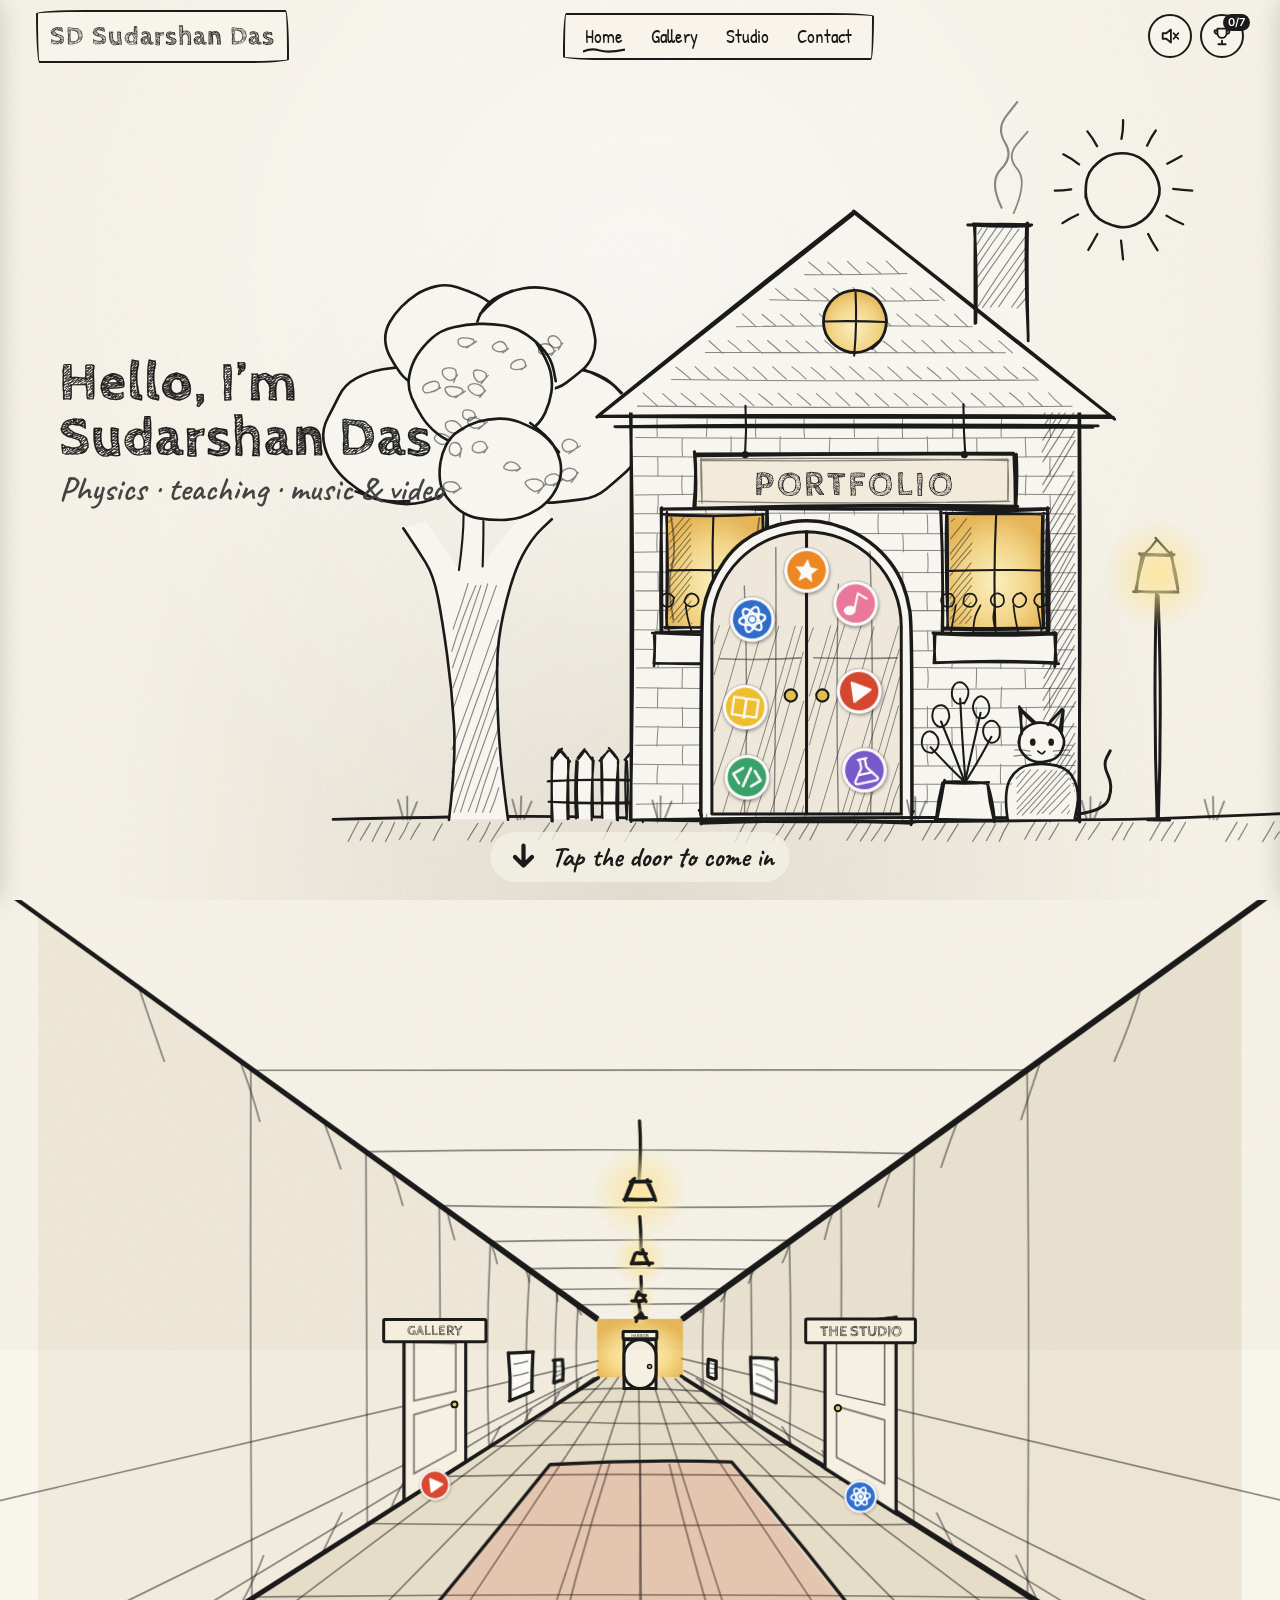
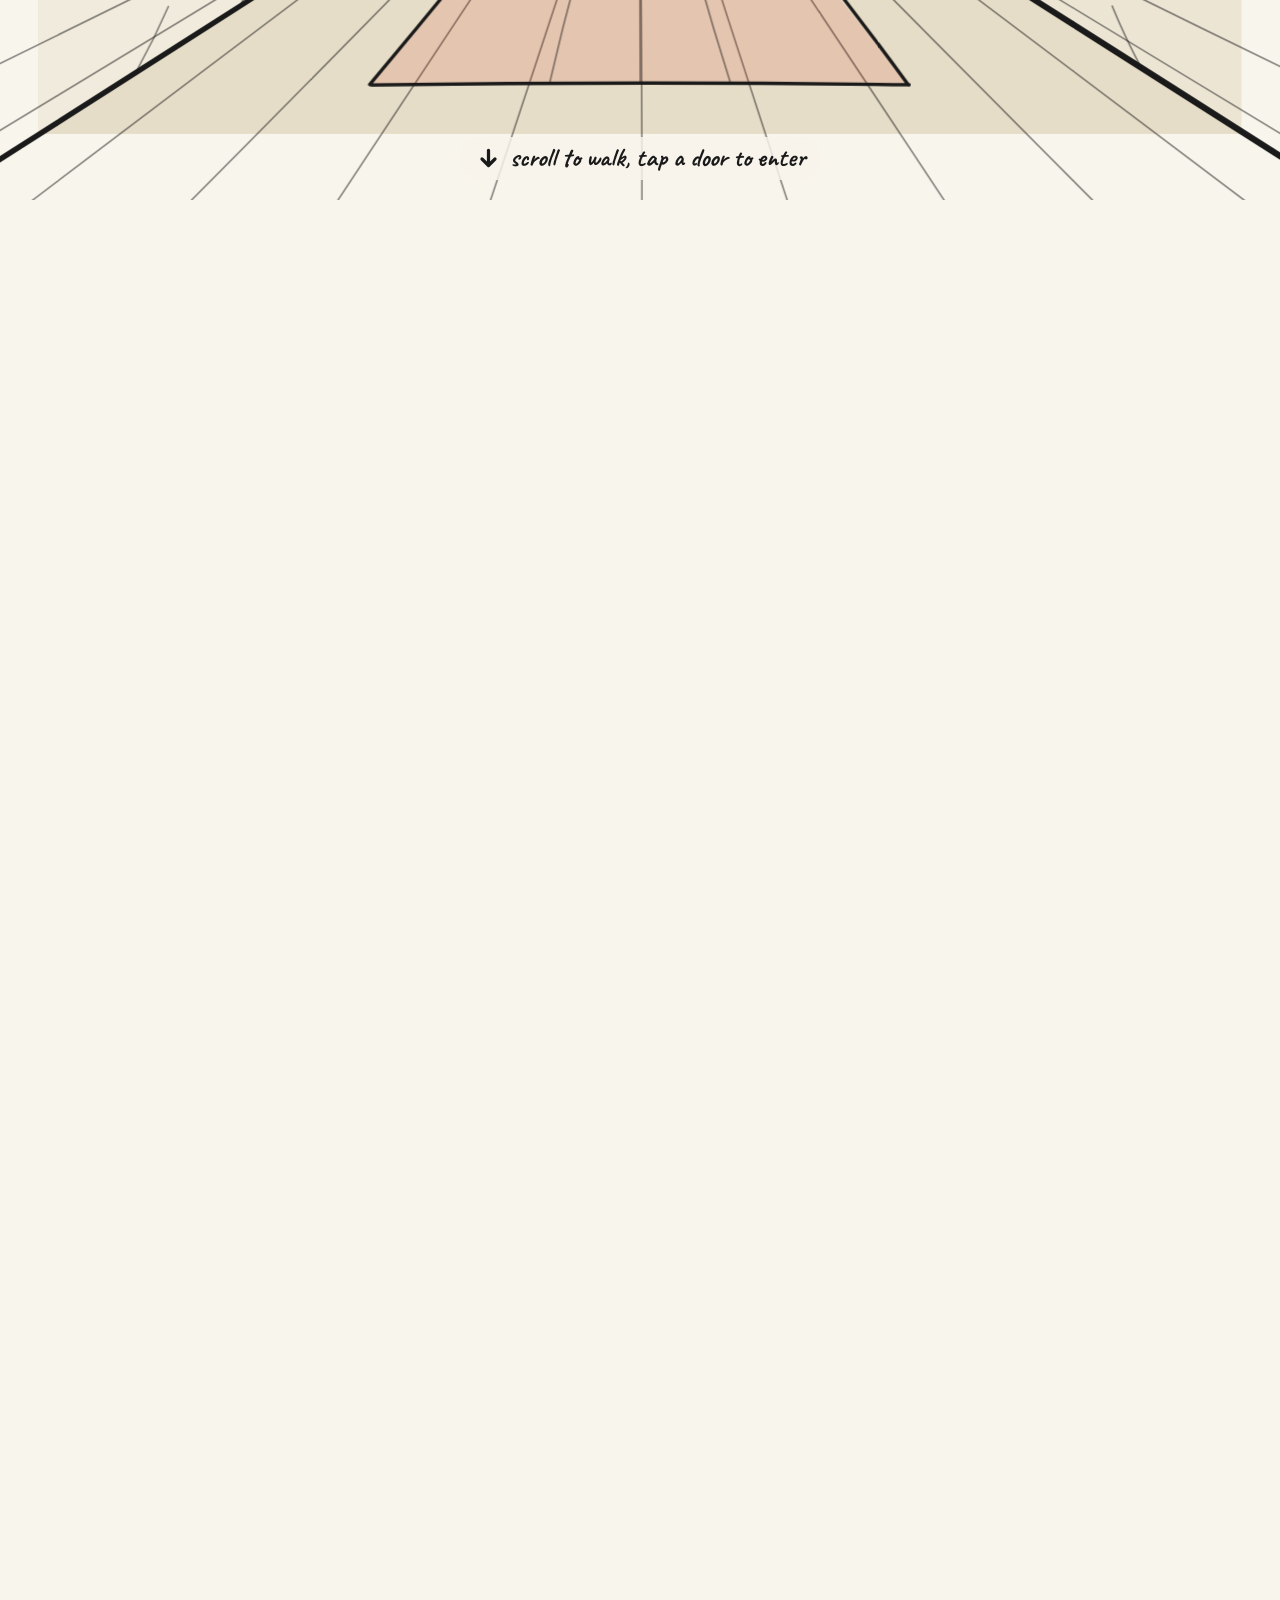
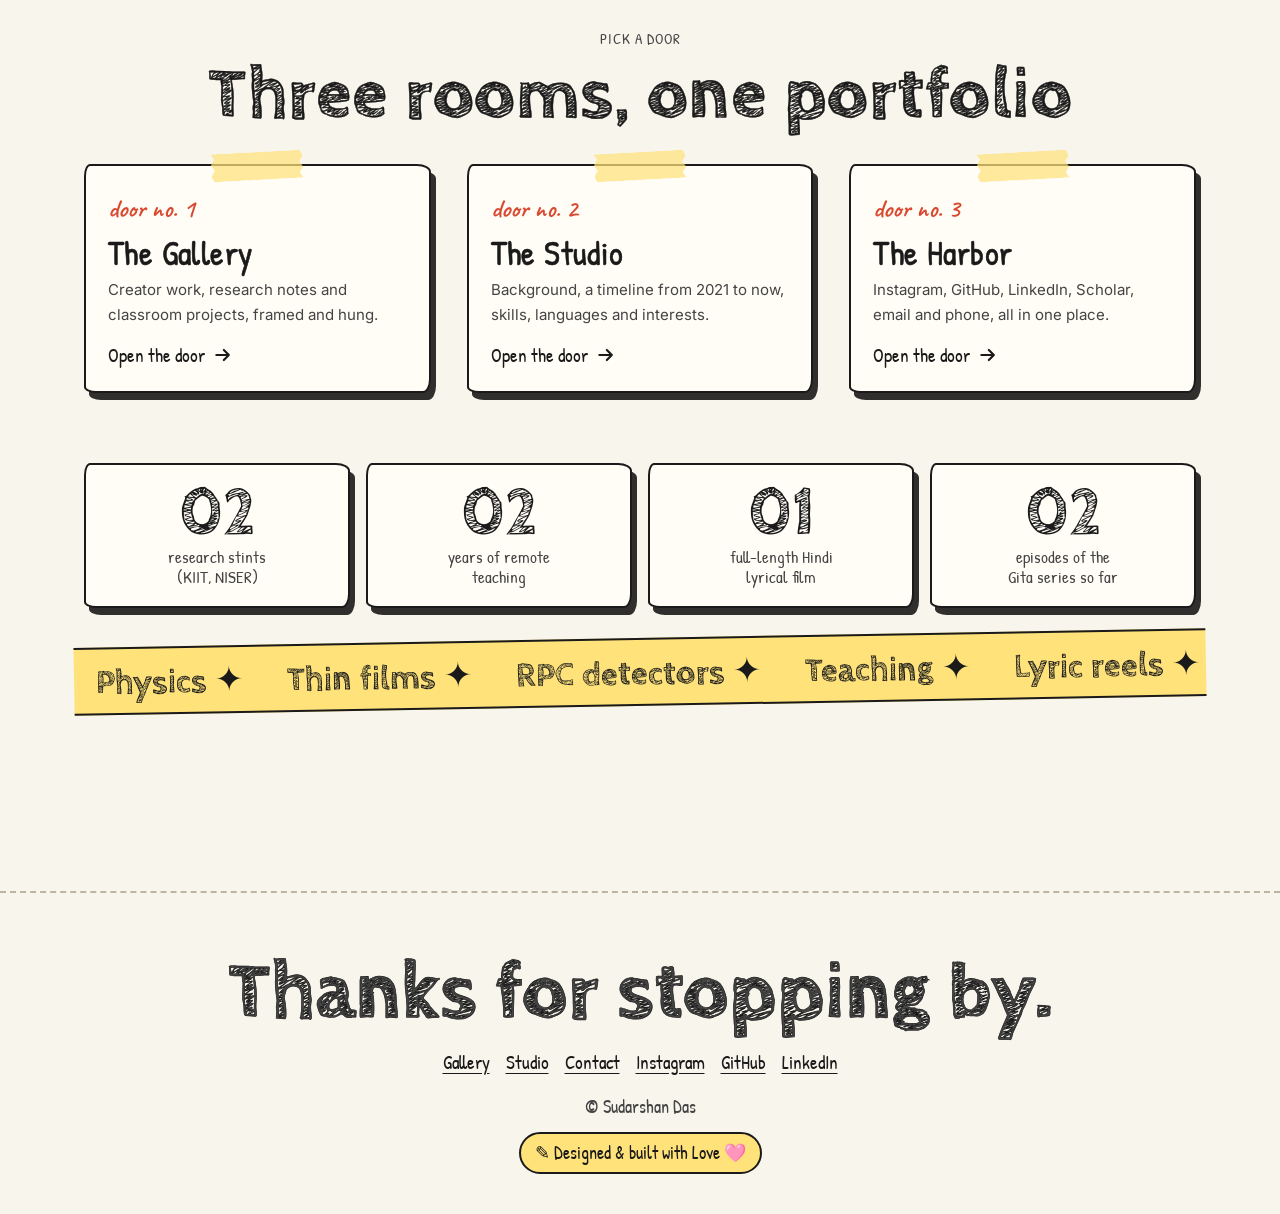
==== commit 71530a82: "Change footer message to include love Updated footer text to include 'Designed & built with Love 🩷'." ====
--- a/index.html
+++ b/index.html
@@ -307,5 +307,5 @@
 <div class="marq" aria-hidden="true"><div><span>Physics &#10022;</span><span>Thin films &#10022;</span><span>RPC detectors &#10022;</span><span>Teaching &#10022;</span><span>Lyric reels &#10022;</span><span>Bhagavad Gita series &#10022;</span><span>Own songs &#10022;</span><span>Python &#10022;</span><span>Steganography &#10022;</span><span>Breadboards &#10022;</span><span>Physics &#10022;</span><span>Thin films &#10022;</span><span>RPC detectors &#10022;</span><span>Teaching &#10022;</span><span>Lyric reels &#10022;</span><span>Bhagavad Gita series &#10022;</span><span>Own songs &#10022;</span><span>Python &#10022;</span><span>Steganography &#10022;</span><span>Breadboards &#10022;</span></div></div></section>
 </main><footer class="foot"><p class="big rv">Thanks for stopping by.</p>
 <nav aria-label="Footer"><a href="gallery.html">Gallery</a><a href="about.html">Studio</a><a href="contact.html">Contact</a><a href="https://www.instagram.com/sudarshan.4u/" target="_blank" rel="noopener">Instagram</a><a href="https://github.com/Darshan-143" target="_blank" rel="noopener">GitHub</a><a href="https://www.linkedin.com/in/darshan4u-/" target="_blank" rel="noopener">LinkedIn</a></nav>
-<p>&copy; Sudarshan Das</p><div class="built">&#9998; Designed &amp; built with Tab</div></footer>
-<script src="site.js" defer></script></body></html>+<p>&copy; Sudarshan Das</p><div class="built">&#9998; Designed &amp; built with Love 🩷</div></footer>
+<script src="site.js" defer></script></body></html>
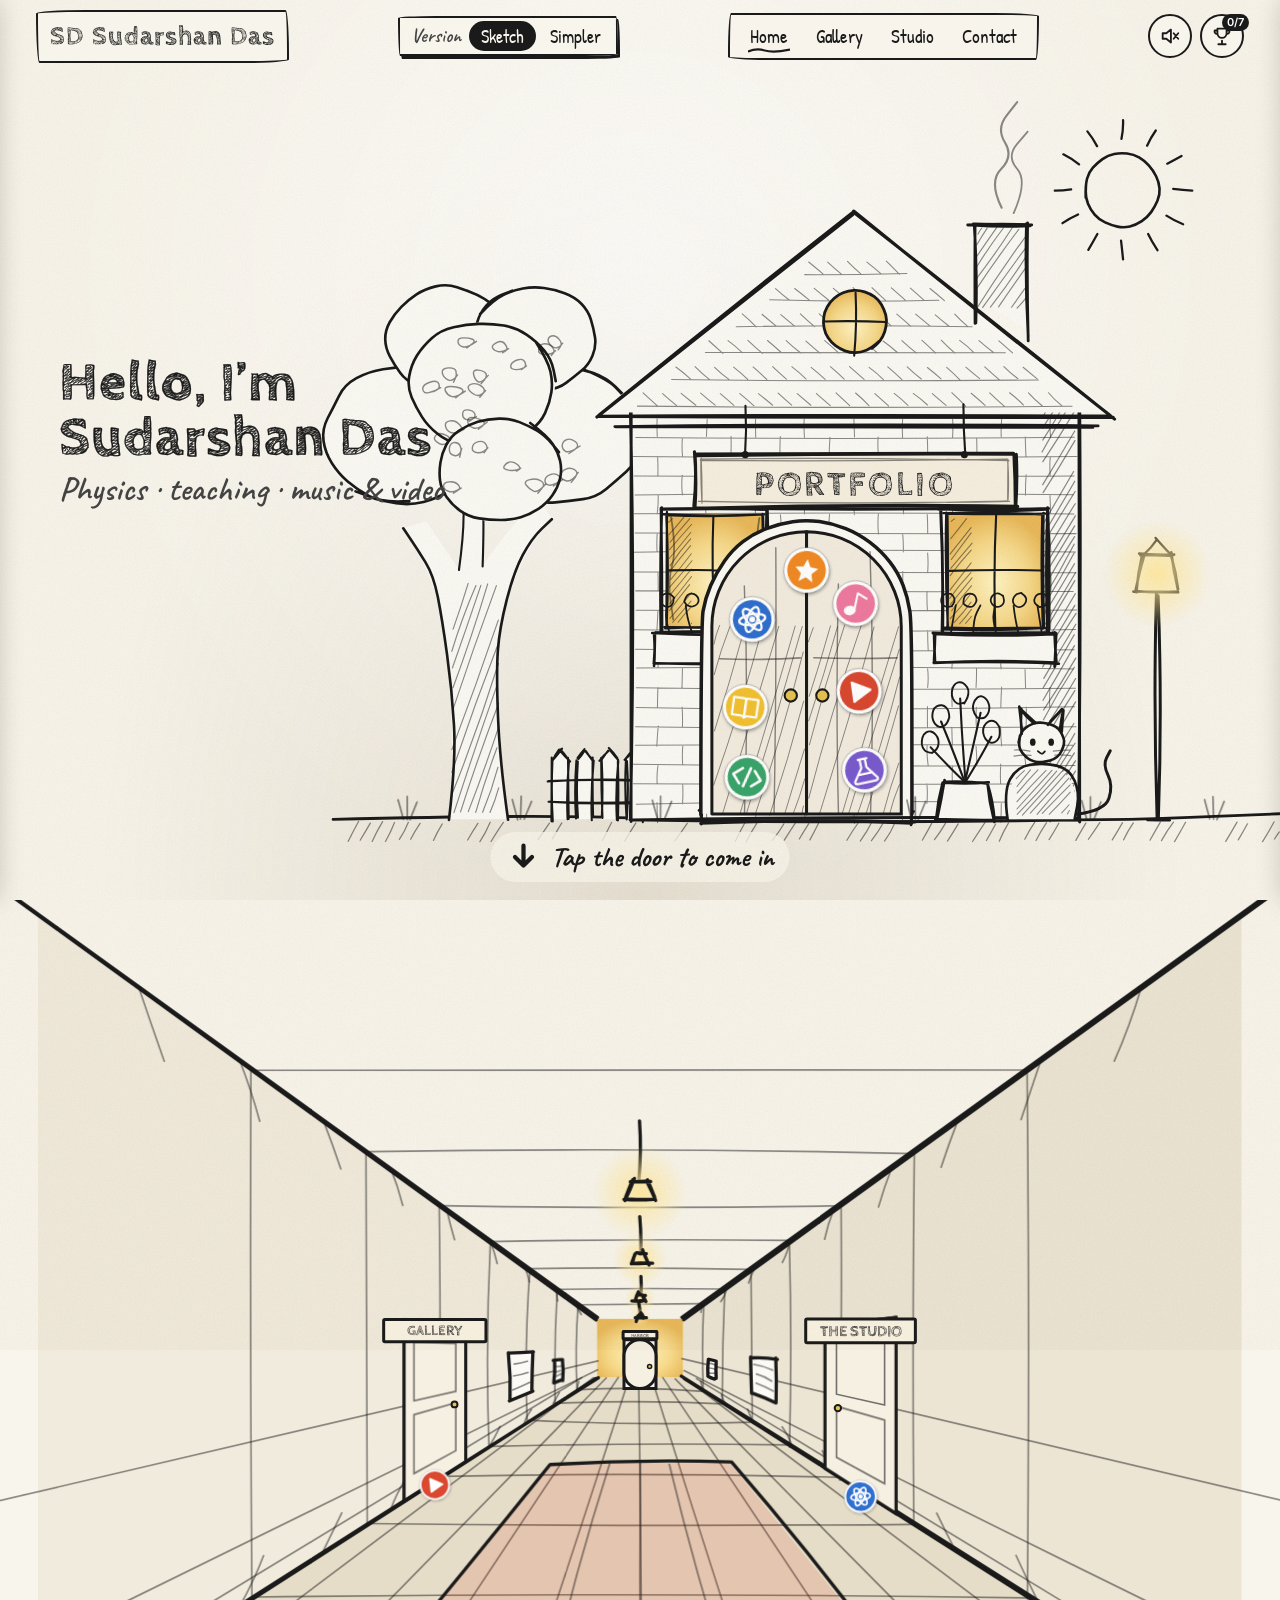
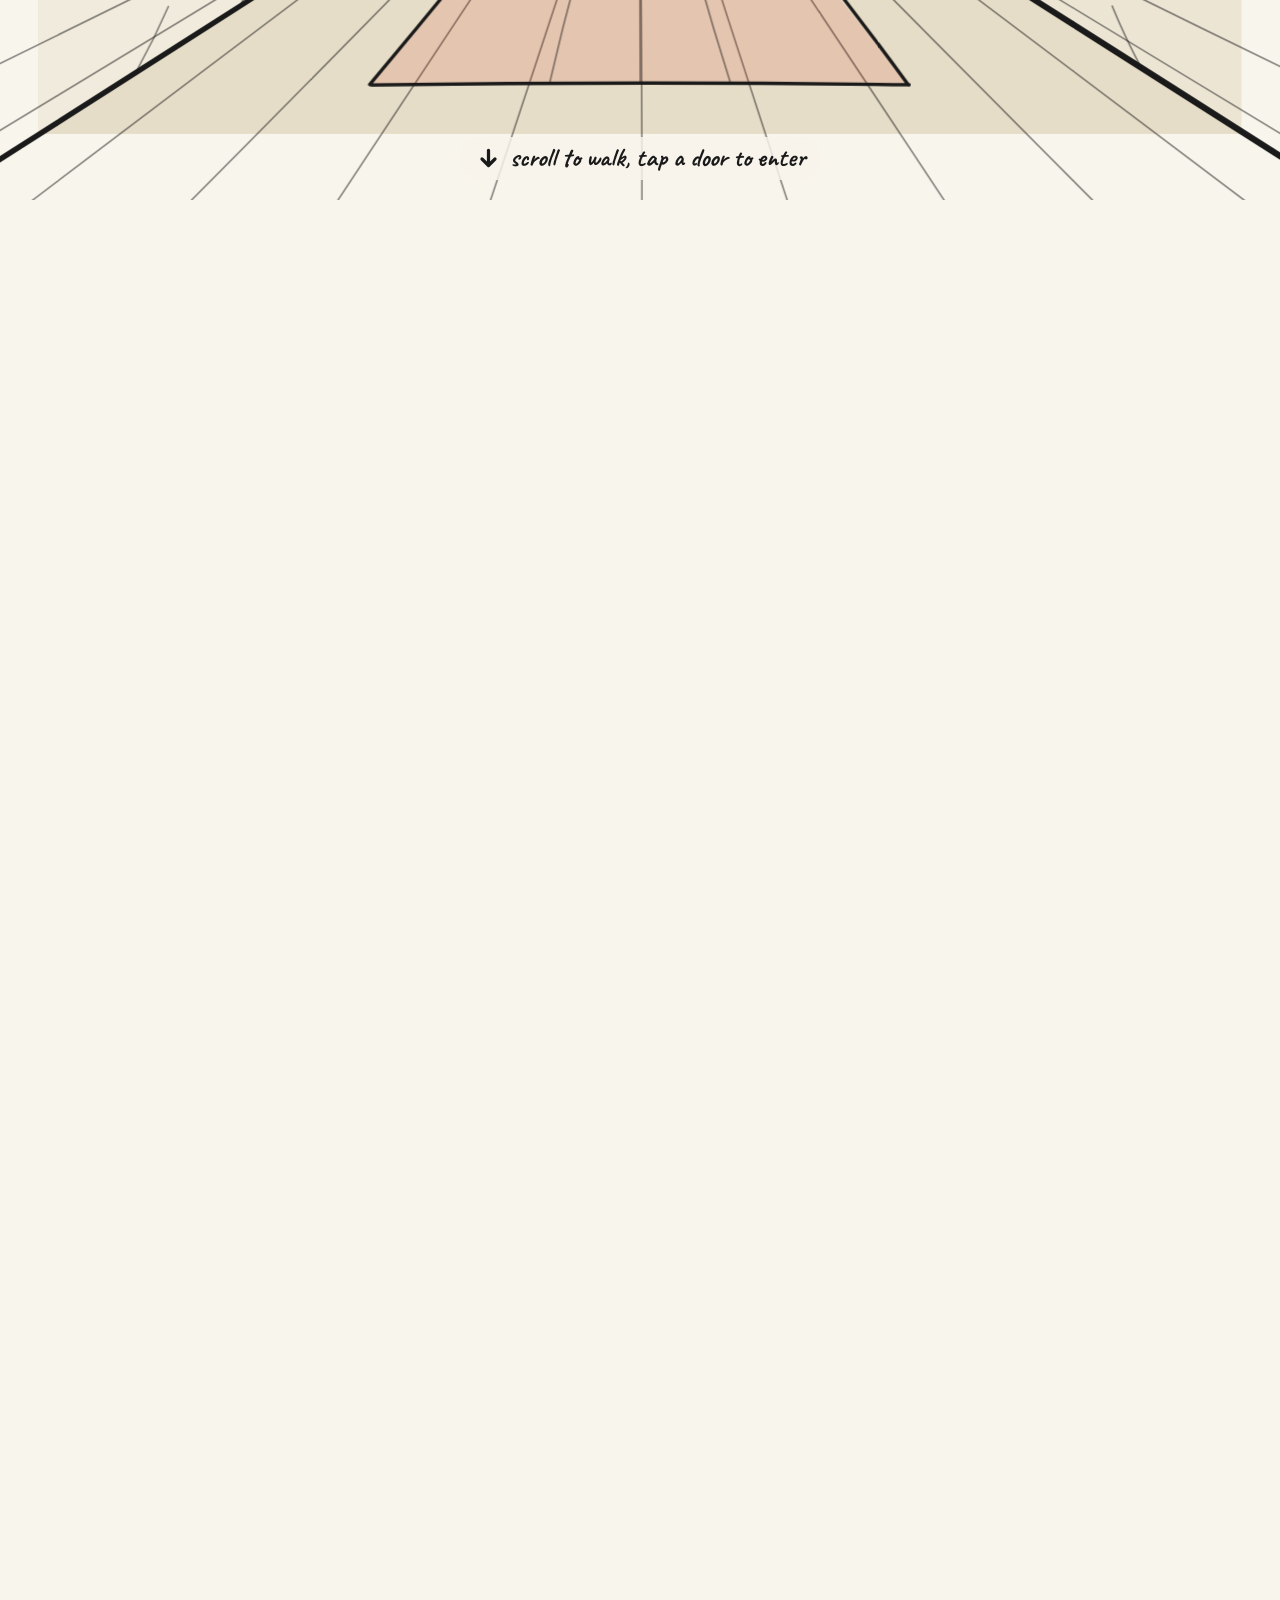
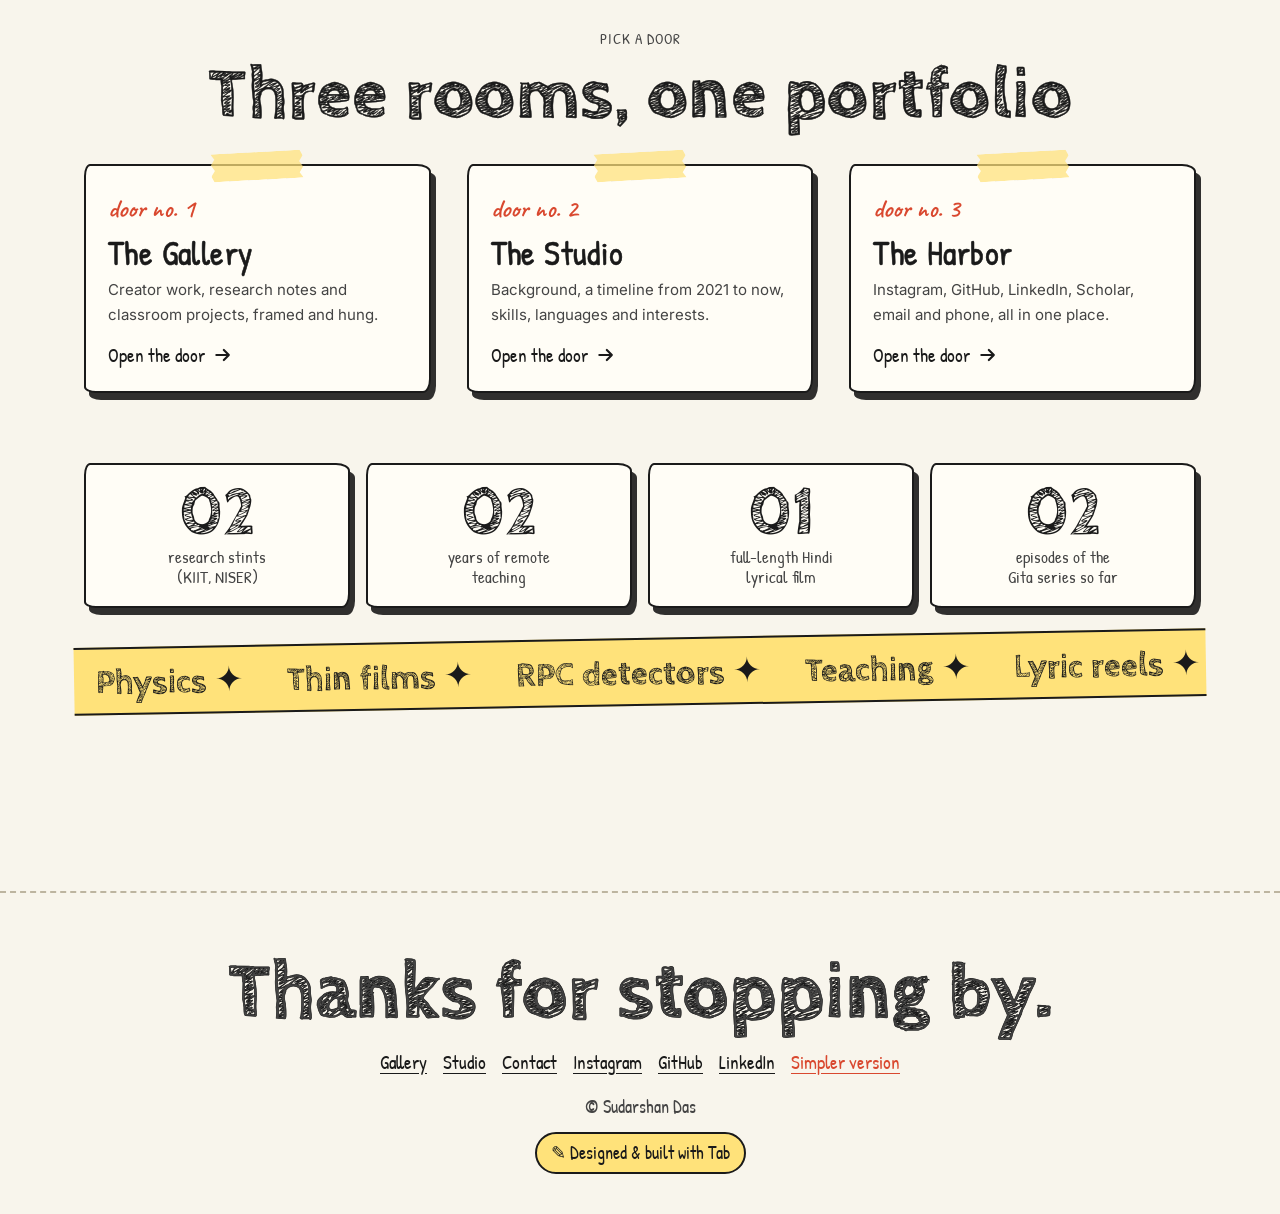
==== commit 1dc8078d: "Add files via upload" ====
--- a/index.html
+++ b/index.html
@@ -1,6 +1,6 @@
 <!doctype html>
 <html lang="en"><head><meta charset="utf-8"><meta name="viewport" content="width=device-width,initial-scale=1,viewport-fit=cover">
-<title>Sudarshan Das | Physics, teaching & creator work</title><meta name="description" content="Sudarshan Das: Physics student and teacher-in-training at the Central University of Kerala, researcher in thin films and radiation detectors, creator of lyric reels, a Bhagavad Gita video series and his own songs."><meta name="theme-color" content="#f8f5ec">
+<title>Sudarshan Das | Physics, teaching & creator work</title><script>(function(){var K="sd_version";document.addEventListener("click",function(e){var a=e.target.closest&&e.target.closest(".vswitch a");if(!a)return;try{localStorage.setItem(K,a.getAttribute("data-v"))}catch(_){}e.stopImmediatePropagation()},true)})();try{if(/[?&]v=sketch/.test(location.search))localStorage.setItem("sd_version","sketch");else if(localStorage.getItem("sd_version")==="simple")location.replace('simple/')}catch(e){}</script><meta name="description" content="Sudarshan Das: Physics student and teacher-in-training at the Central University of Kerala, researcher in thin films and radiation detectors, creator of lyric reels, a Bhagavad Gita video series and his own songs."><meta name="theme-color" content="#f8f5ec">
 <meta property="og:title" content="Sudarshan Das | Physics, teaching & creator work"><meta property="og:description" content="Sudarshan Das: Physics student and teacher-in-training at the Central University of Kerala, researcher in thin films and radiation detectors, creator of lyric reels, a Bhagavad Gita video series and his own songs."><meta property="og:type" content="website">
 <link rel="icon" href="data:image/svg+xml,%3Csvg xmlns='http://www.w3.org/2000/svg' viewBox='0 0 64 64'%3E%3Crect width='64' height='64' rx='14' fill='%23f8f5ec'/%3E%3Ctext x='32' y='43' font-size='30' font-weight='700' text-anchor='middle' font-family='Georgia' fill='%231a1a1a'%3ESD%3C/text%3E%3C/svg%3E">
 <link rel="preload" href="assets/fonts/cabin.woff2" as="font" type="font/woff2" crossorigin>
@@ -12,6 +12,7 @@
 <div class="pre" id="pre" aria-hidden="true"><div class="pre-half l"></div><div class="pre-half r"></div><div class="pre-core">
 <svg viewBox="0 0 220 90" class="sk-pre"><path class="draw" pathLength="1" d="M10.1 60.3Q40.4 20.5 55.3 43.5Q70.3 66.5 84.9 42.2Q99.4 18.0 115.0 41.1Q130.5 64.2 145.5 42.9Q160.5 21.5 185.2 39.6L210.0 57.7" stroke-width="5" fill="none"/></svg>
 <div class="pre-num">00</div><div class="pre-sub">sketching Sudarshan's world&hellip;</div><div class="pre-bar"><i></i></div></div></div><header class="top"><a class="logo" href="index.html" aria-label="Sudarshan Das, home"><b>SD</b><span>Sudarshan Das</span></a>
+<div class="vswitch" role="group" aria-label="Choose version"><span class="vlabel" aria-hidden="true">Version</span><a href="index.html" data-v="sketch" title="Sketch (full experience)" class="on" aria-current="true">Sketch</a><a href="simple/" data-v="simple" title="Simpler version">Simpler</a></div>
 <nav class="nav" aria-label="Main"><a href="index.html" aria-current="page">Home</a><a href="gallery.html">Gallery</a><a href="about.html">Studio</a><a href="contact.html">Contact</a></nav>
 <div class="tools"><button class="tool" id="sound" aria-pressed="false" aria-label="Sound off" title="Sound"><svg viewBox="0 0 24 24"><path d="M4 9v6h4l5 4V5L8 9z"/><path class="wave" d="M16.5 8.5a5 5 0 010 7M19 6a8.5 8.5 0 010 12"/><path class="mute" d="M16 9l5 6M21 9l-5 6"/></svg></button>
 <button class="tool" id="ach" aria-expanded="false" aria-label="Stamps collected" title="Stamps"><svg viewBox="0 0 24 24"><path d="M8 21h8M12 17v4M7 4h10v5a5 5 0 01-10 0zM7 6H4a3 3 0 003 4M17 6h3a3 3 0 01-3 4"/></svg><span class="cnt" id="cnt">0/7</span></button></div></header>
@@ -306,6 +307,6 @@
 <div class="paper fact rv" style="--r:2deg;--rd:.24s"><b data-n="2">00</b><span>episodes of the<br>Gita series so far</span></div></div>
 <div class="marq" aria-hidden="true"><div><span>Physics &#10022;</span><span>Thin films &#10022;</span><span>RPC detectors &#10022;</span><span>Teaching &#10022;</span><span>Lyric reels &#10022;</span><span>Bhagavad Gita series &#10022;</span><span>Own songs &#10022;</span><span>Python &#10022;</span><span>Steganography &#10022;</span><span>Breadboards &#10022;</span><span>Physics &#10022;</span><span>Thin films &#10022;</span><span>RPC detectors &#10022;</span><span>Teaching &#10022;</span><span>Lyric reels &#10022;</span><span>Bhagavad Gita series &#10022;</span><span>Own songs &#10022;</span><span>Python &#10022;</span><span>Steganography &#10022;</span><span>Breadboards &#10022;</span></div></div></section>
 </main><footer class="foot"><p class="big rv">Thanks for stopping by.</p>
-<nav aria-label="Footer"><a href="gallery.html">Gallery</a><a href="about.html">Studio</a><a href="contact.html">Contact</a><a href="https://www.instagram.com/sudarshan.4u/" target="_blank" rel="noopener">Instagram</a><a href="https://github.com/Darshan-143" target="_blank" rel="noopener">GitHub</a><a href="https://www.linkedin.com/in/darshan4u-/" target="_blank" rel="noopener">LinkedIn</a></nav>
-<p>&copy; Sudarshan Das</p><div class="built">&#9998; Designed &amp; built with Love 🩷</div></footer>
-<script src="site.js" defer></script></body></html>
+<nav aria-label="Footer"><a href="gallery.html">Gallery</a><a href="about.html">Studio</a><a href="contact.html">Contact</a><a href="https://www.instagram.com/sudarshan.4u/" target="_blank" rel="noopener">Instagram</a><a href="https://github.com/Darshan-143" target="_blank" rel="noopener">GitHub</a><a href="https://www.linkedin.com/in/darshan4u-/" target="_blank" rel="noopener">LinkedIn</a><a href="simple/" data-v="simple" class="vfoot">Simpler version</a></nav>
+<p>&copy; Sudarshan Das</p><div class="built">&#9998; Designed &amp; built with Tab</div></footer>
+<script src="site.js" defer></script></body></html>
--- a/styles.css
+++ b/styles.css
@@ -377,3 +377,21 @@
 .panel h3{font-size:22px}
 
 .foot .big{-webkit-text-stroke:.7px var(--ink);font-size:clamp(40px,8vw,80px)}
+
+/* ---- version switcher (like a light/dark toggle) ---- */
+.vswitch{display:inline-flex;align-items:center;gap:2px;padding:3px;background:rgba(248,245,236,.9);backdrop-filter:blur(6px);border:2px solid var(--ink);border-radius:255px 14px 225px 14px/14px 225px 14px 255px;box-shadow:2px 3px 0 var(--ink);position:relative}
+.vswitch .vlabel{font-family:var(--script);font-size:20px;line-height:1;padding:0 6px 0 8px;color:var(--ink2)}
+.vswitch a{font-family:var(--hand);font-size:18px;line-height:1;text-decoration:none;padding:7px 12px 5px;border-radius:999px;color:var(--ink);transition:background .25s,color .25s,transform .25s var(--spring);white-space:nowrap}
+.vswitch a:hover{background:var(--hl)}
+.vswitch a.on{background:var(--ink);color:var(--paper)}
+.vswitch a.on:hover{background:var(--ink)}
+.vswitch a:active{transform:scale(.94)}
+.nav a.vfoot,.foot nav a.vfoot{color:var(--red)}
+@media(max-width:760px){
+ .vswitch{margin-left:auto;margin-right:0}
+ .vswitch .vlabel{display:none}
+ .vswitch a{font-size:16px;padding:7px 10px 5px}
+ .top .logo span{display:none}
+ .top .logo{padding:4px 10px 2px}
+}
+@media(max-width:380px){.vswitch a{padding:7px 8px 5px;font-size:15px}}
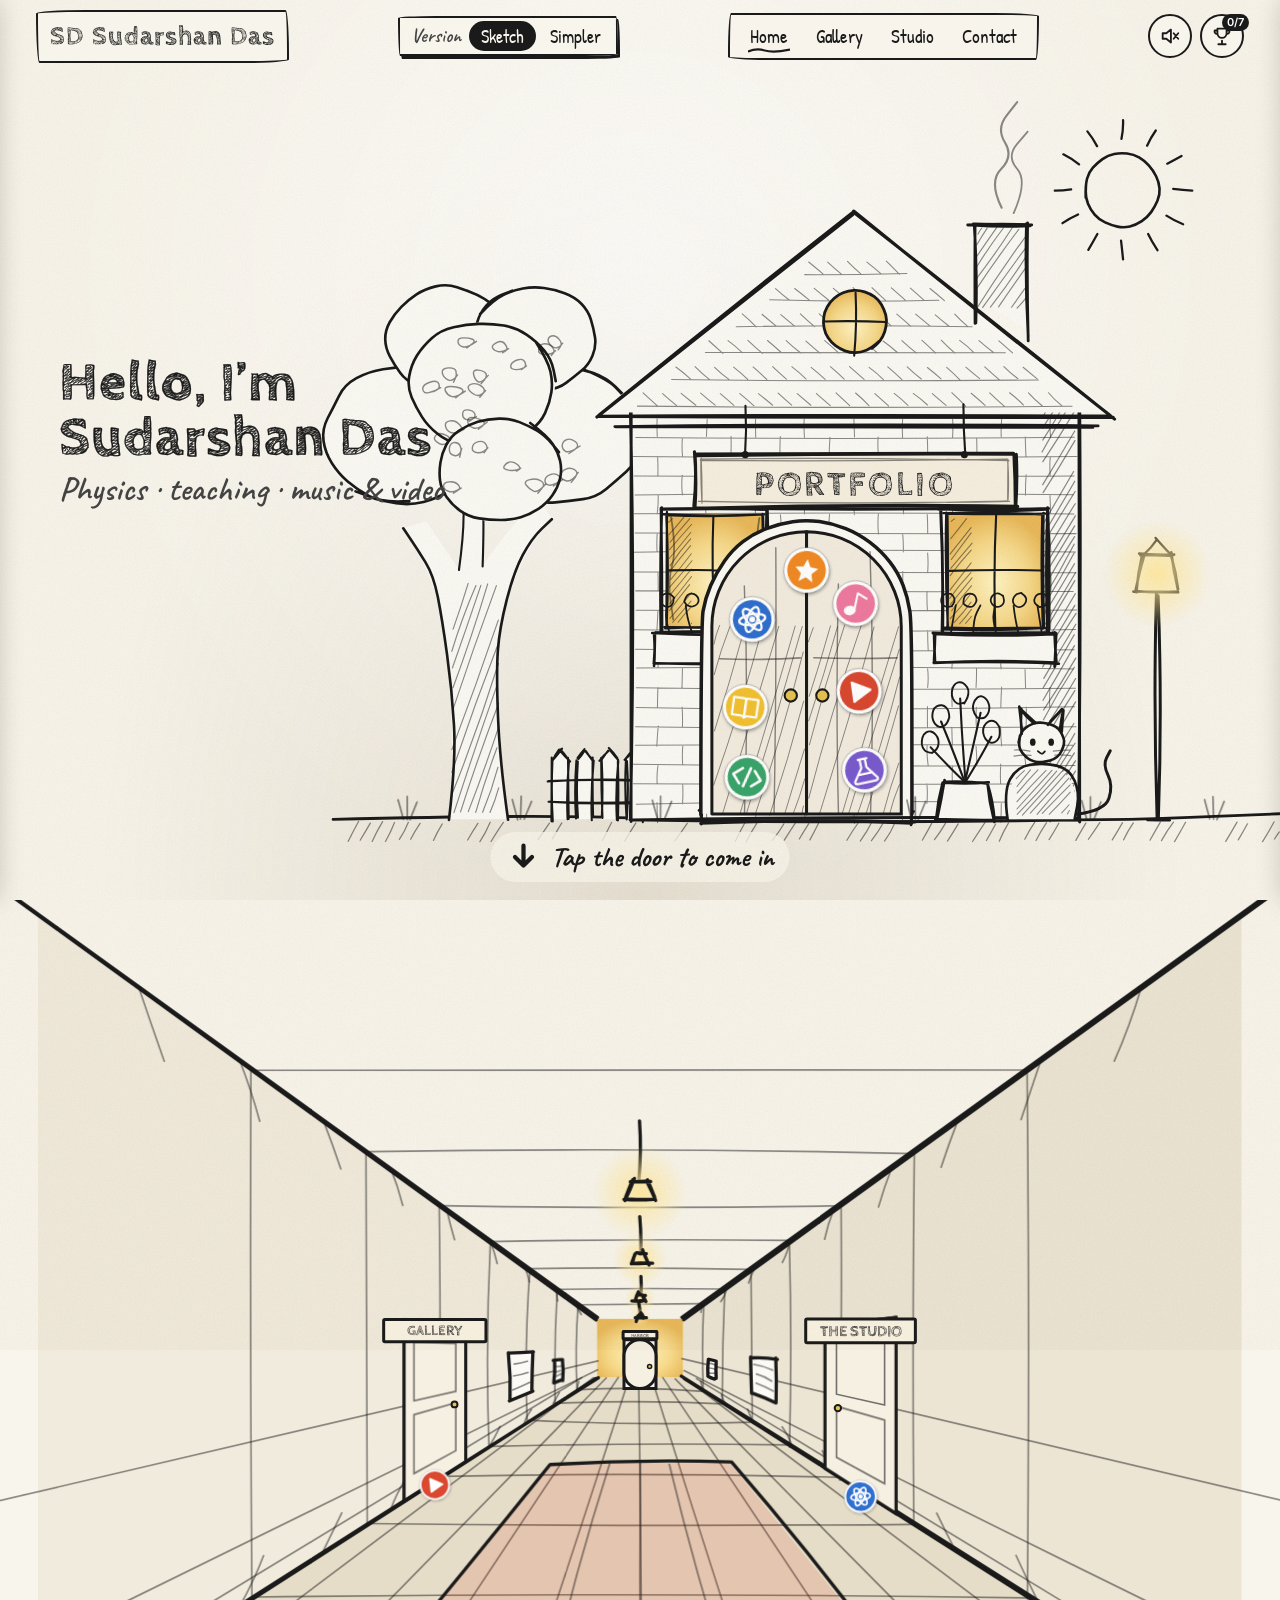
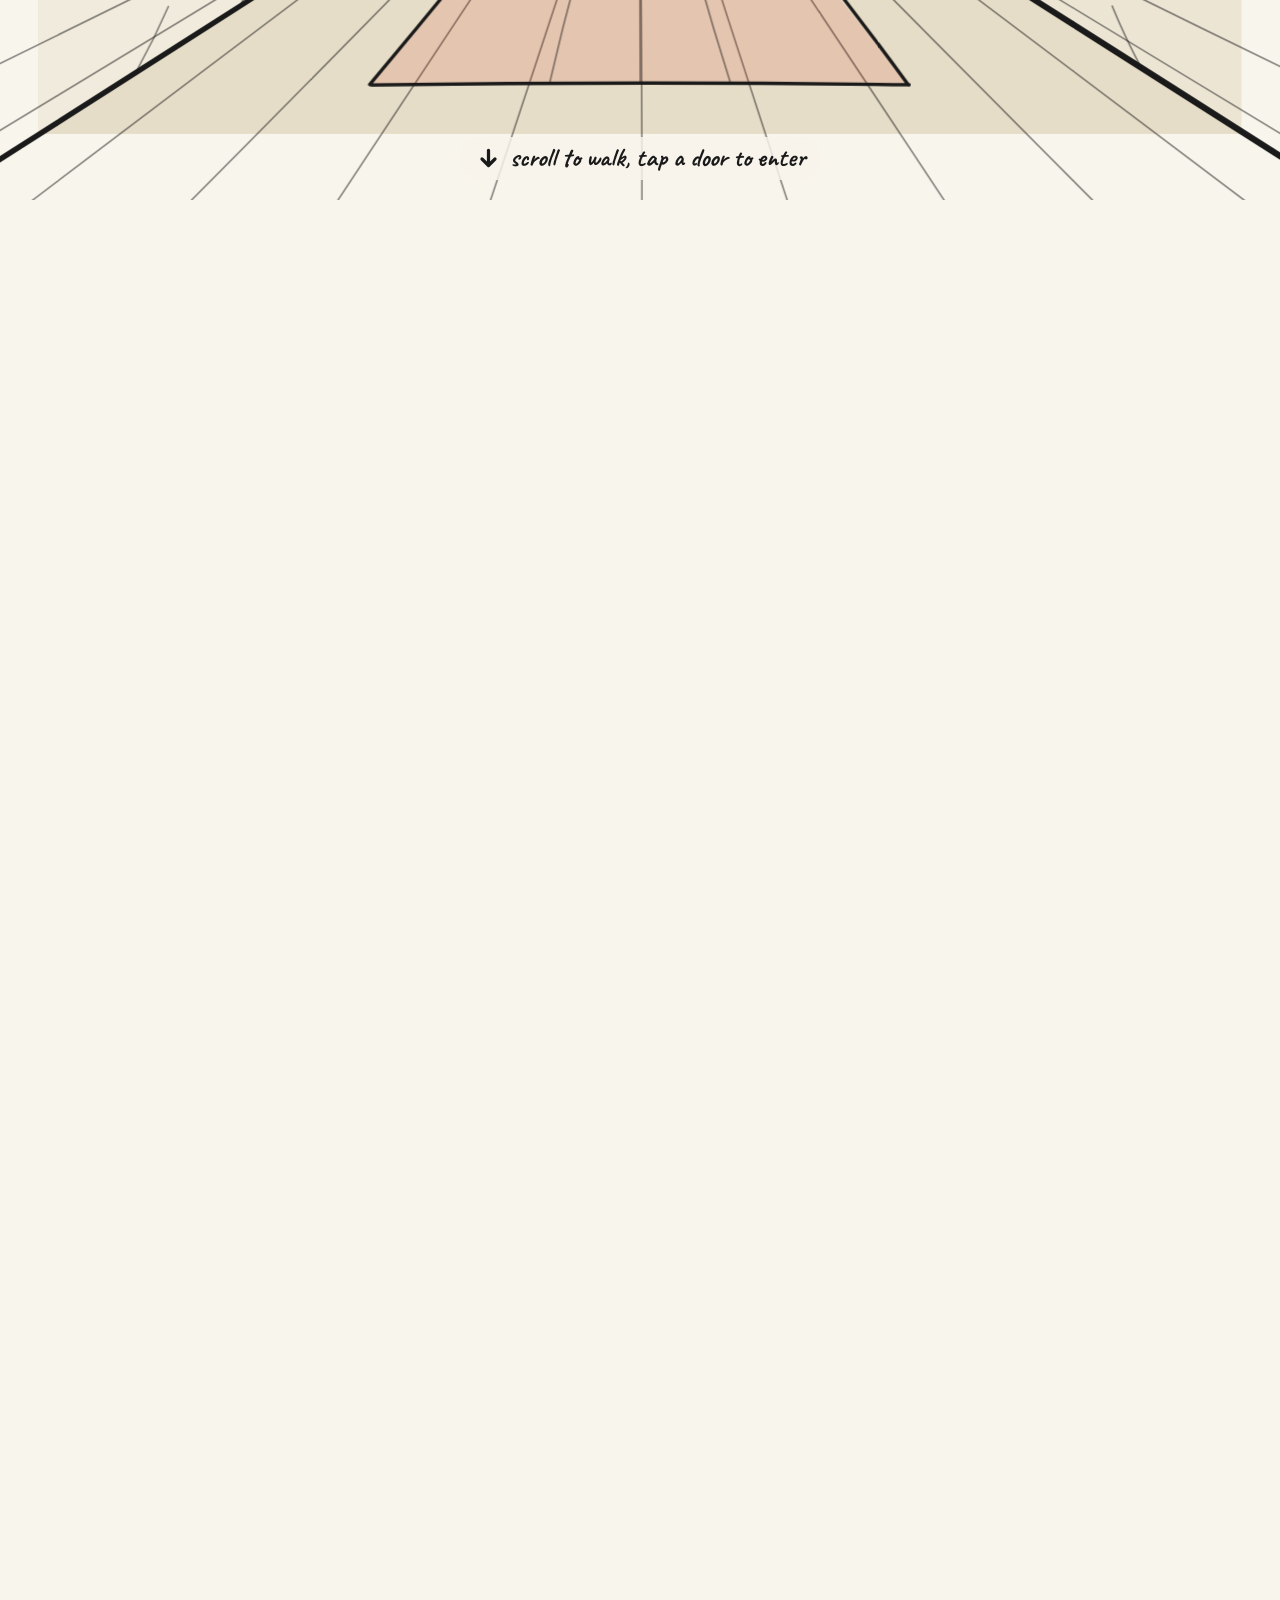
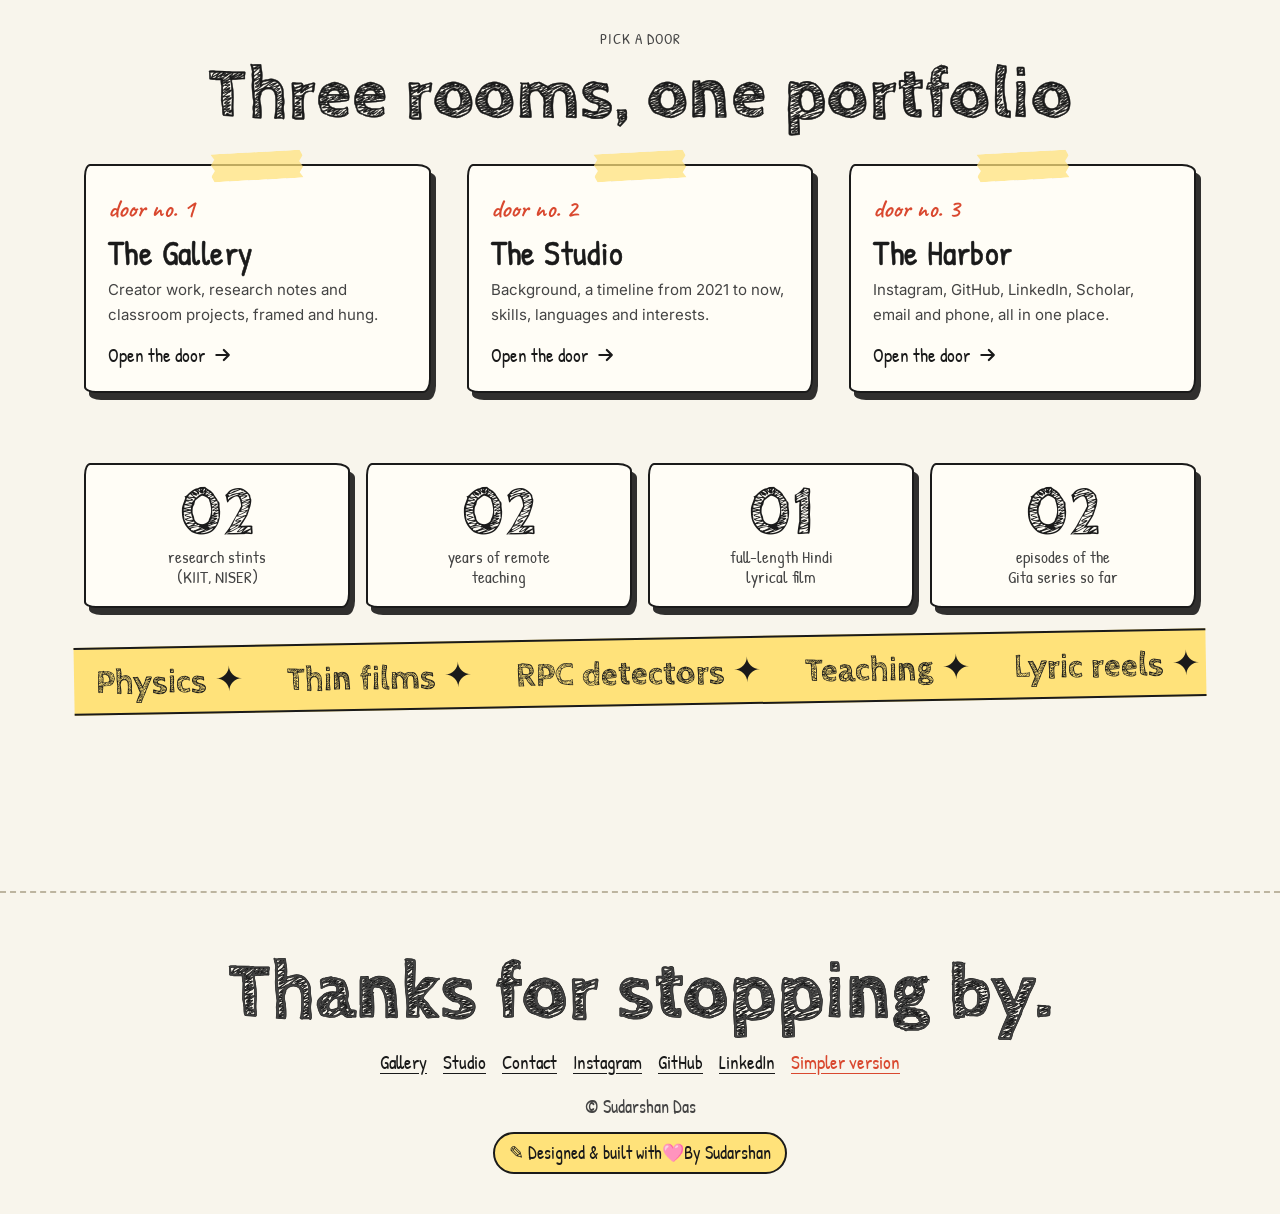
==== commit 82172423: "Modify footer text and design attribution Updated footer content to include a personalized message." ====
--- a/index.html
+++ b/index.html
@@ -308,5 +308,5 @@
 <div class="marq" aria-hidden="true"><div><span>Physics &#10022;</span><span>Thin films &#10022;</span><span>RPC detectors &#10022;</span><span>Teaching &#10022;</span><span>Lyric reels &#10022;</span><span>Bhagavad Gita series &#10022;</span><span>Own songs &#10022;</span><span>Python &#10022;</span><span>Steganography &#10022;</span><span>Breadboards &#10022;</span><span>Physics &#10022;</span><span>Thin films &#10022;</span><span>RPC detectors &#10022;</span><span>Teaching &#10022;</span><span>Lyric reels &#10022;</span><span>Bhagavad Gita series &#10022;</span><span>Own songs &#10022;</span><span>Python &#10022;</span><span>Steganography &#10022;</span><span>Breadboards &#10022;</span></div></div></section>
 </main><footer class="foot"><p class="big rv">Thanks for stopping by.</p>
 <nav aria-label="Footer"><a href="gallery.html">Gallery</a><a href="about.html">Studio</a><a href="contact.html">Contact</a><a href="https://www.instagram.com/sudarshan.4u/" target="_blank" rel="noopener">Instagram</a><a href="https://github.com/Darshan-143" target="_blank" rel="noopener">GitHub</a><a href="https://www.linkedin.com/in/darshan4u-/" target="_blank" rel="noopener">LinkedIn</a><a href="simple/" data-v="simple" class="vfoot">Simpler version</a></nav>
-<p>&copy; Sudarshan Das</p><div class="built">&#9998; Designed &amp; built with Tab</div></footer>
-<script src="site.js" defer></script></body></html>+<p>&copy; Sudarshan Das</p><div class="built">&#9998; Designed &amp; built with🩷By Sudarshan</div></footer>
+<script src="site.js" defer></script></body></html>
